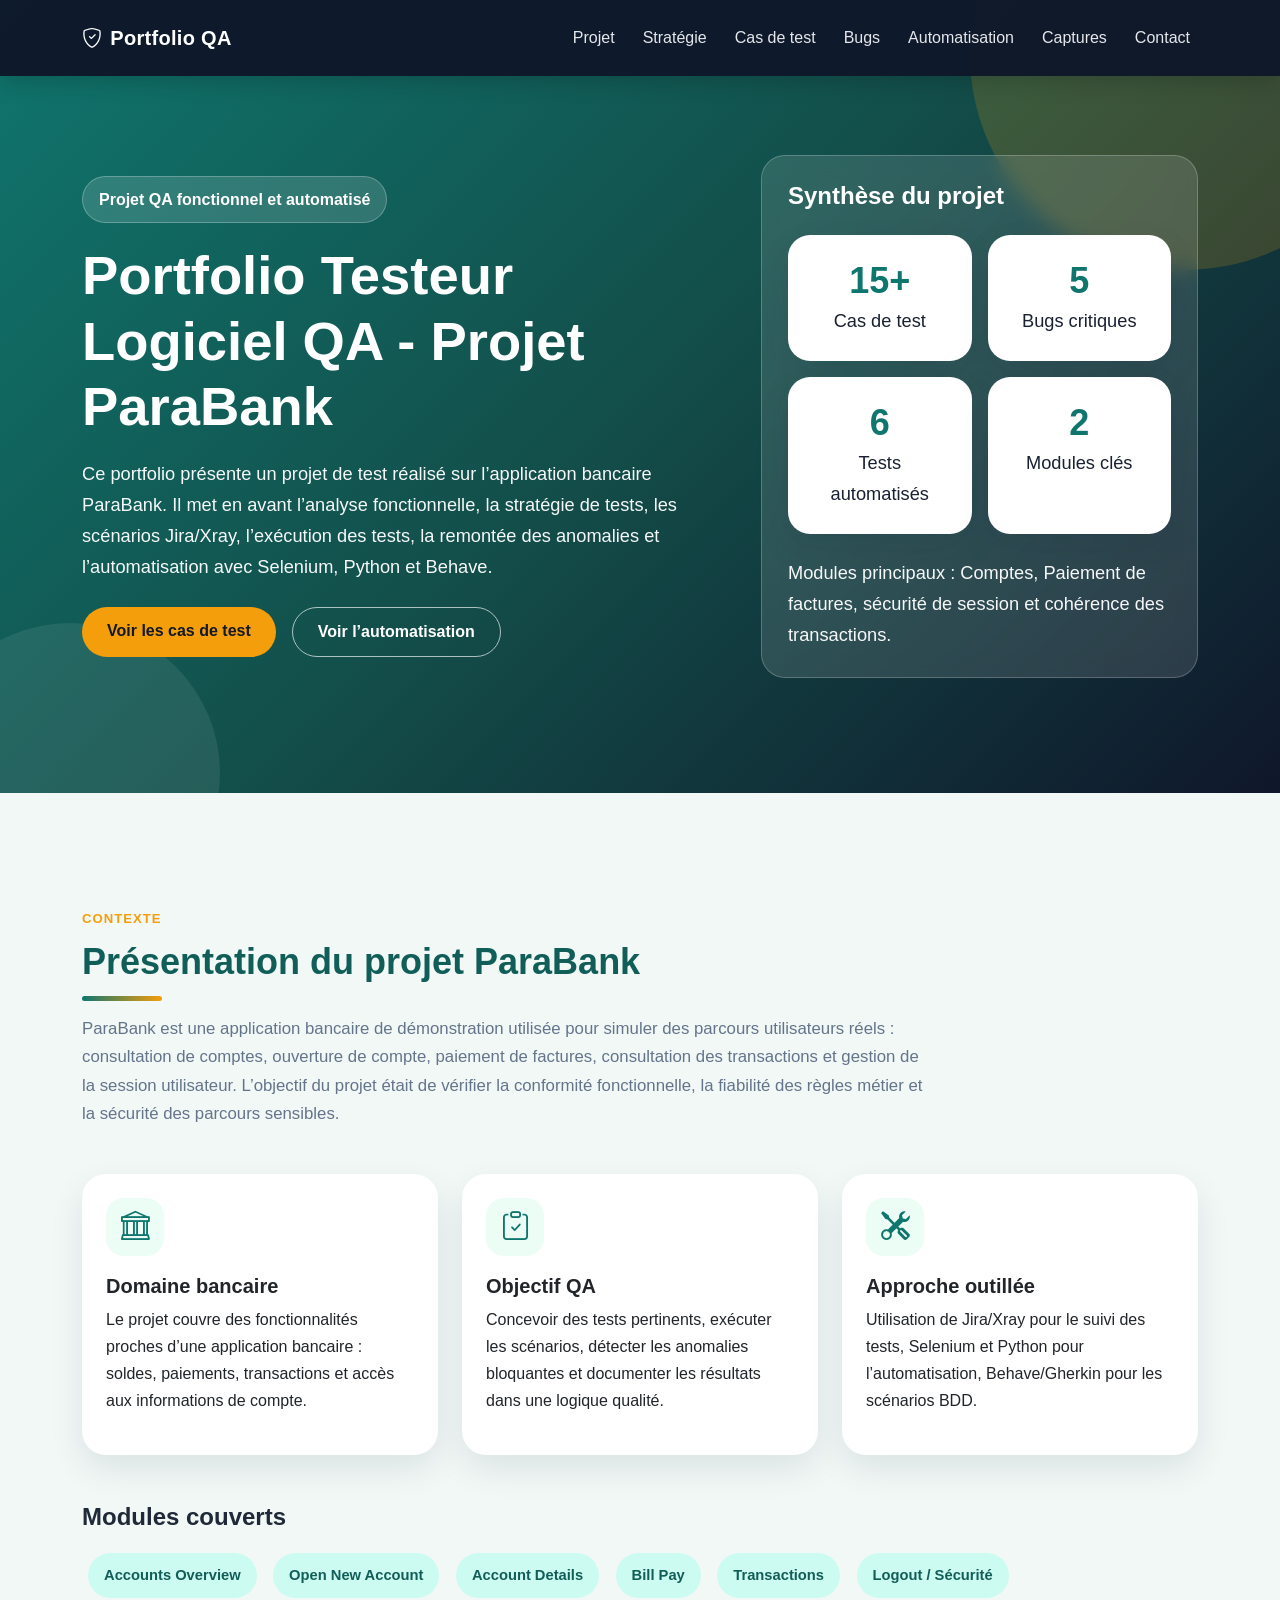
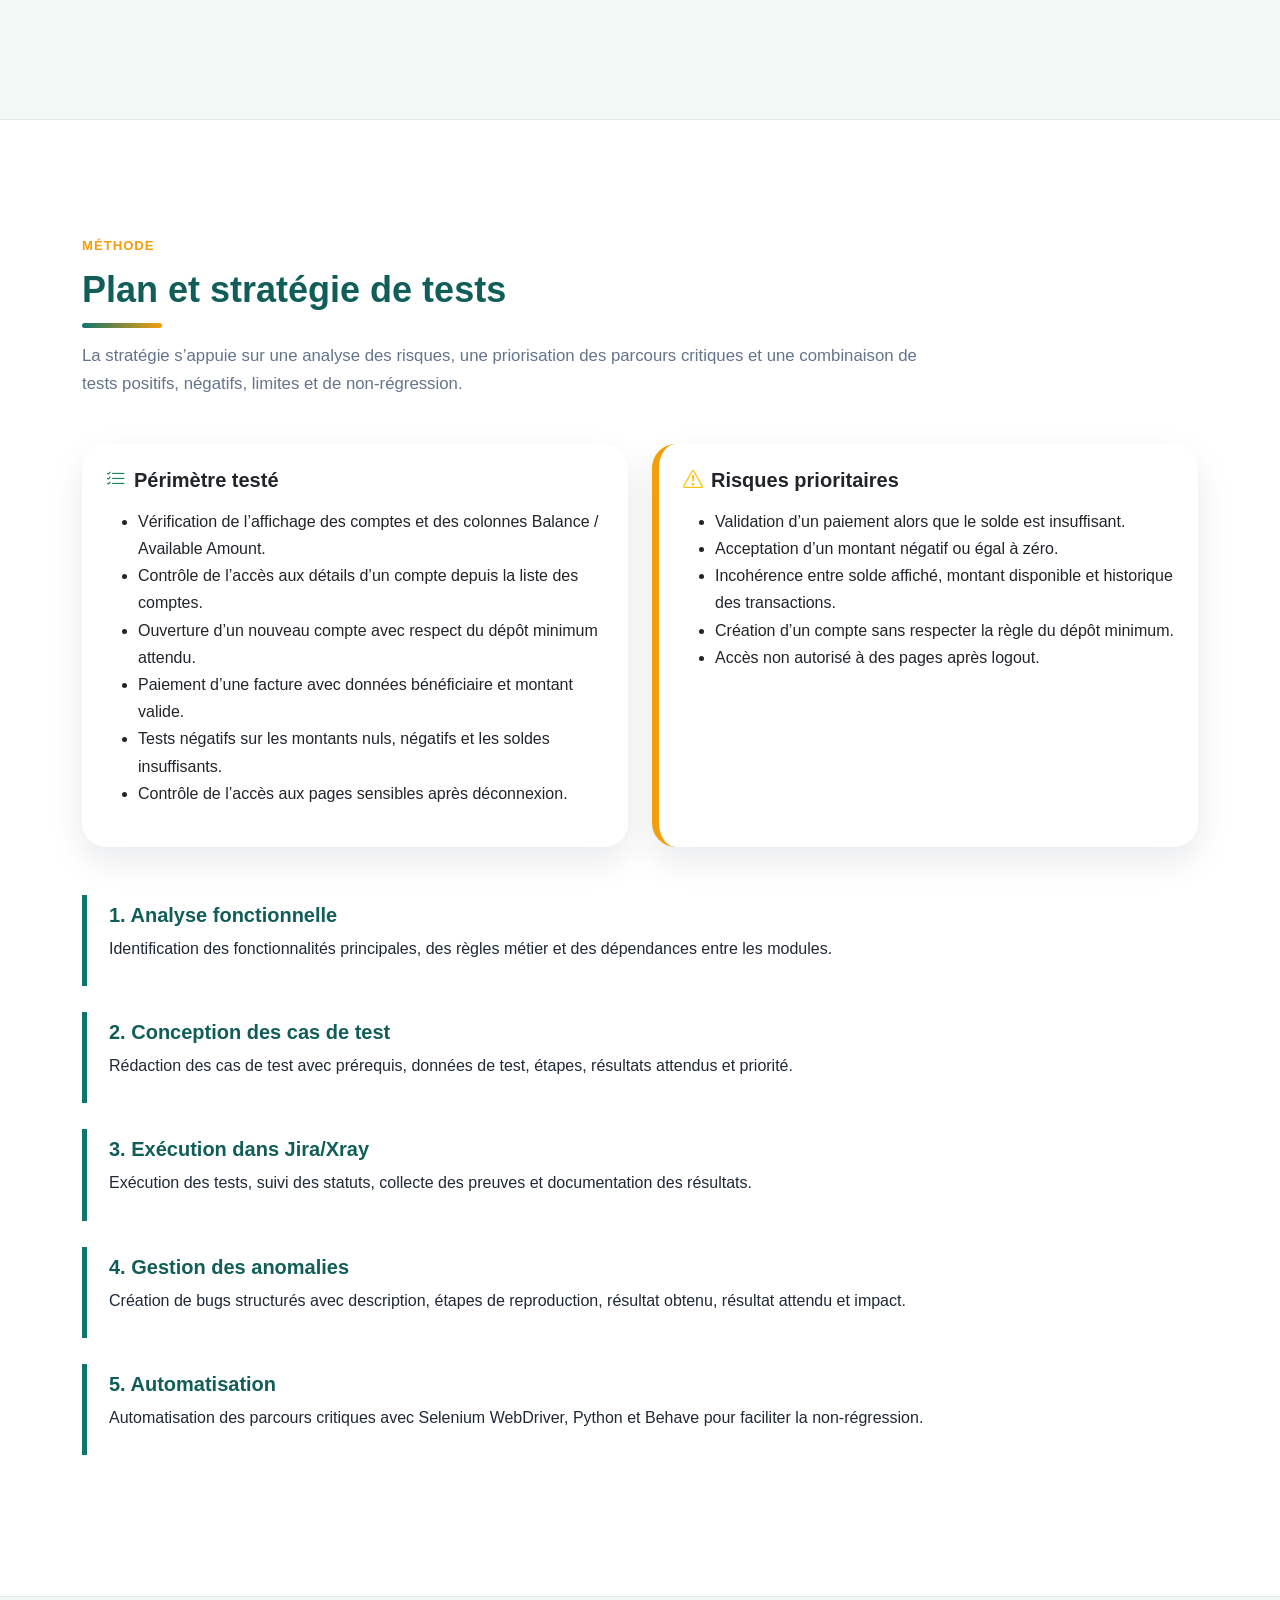
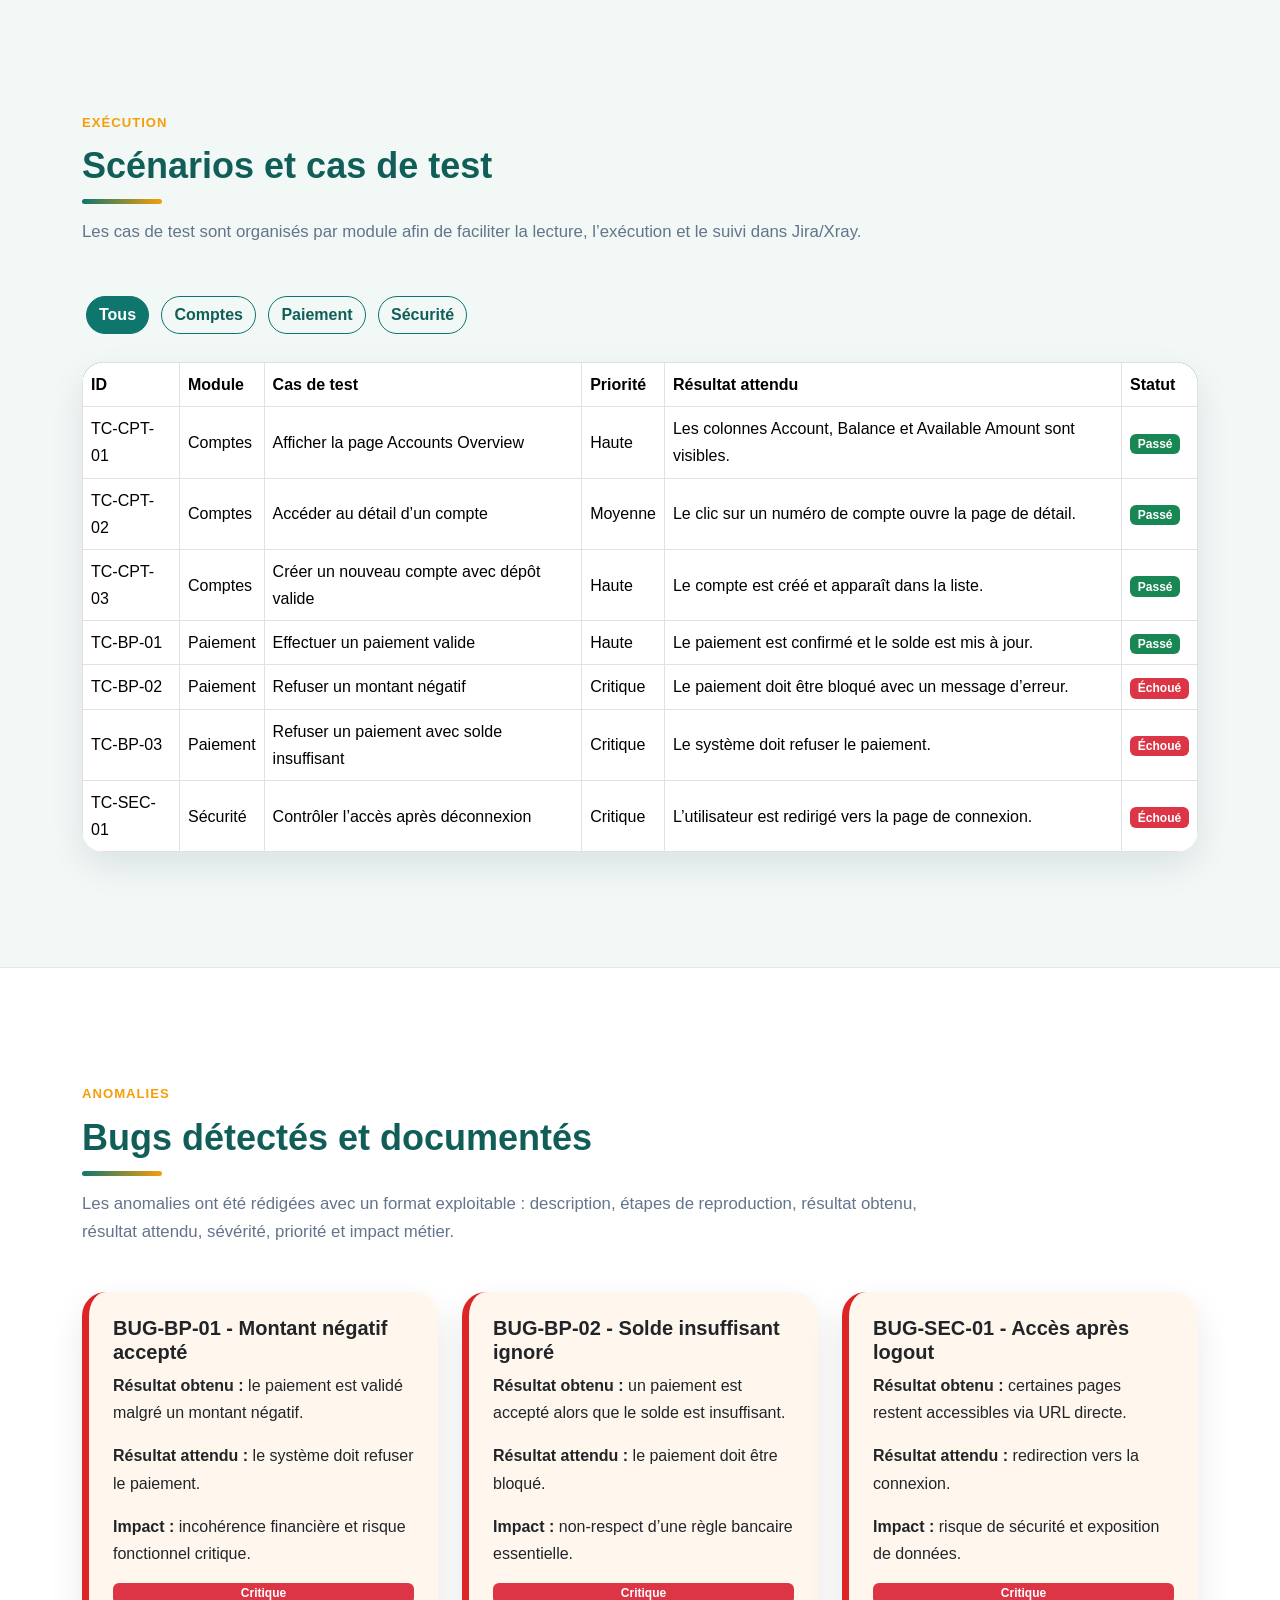
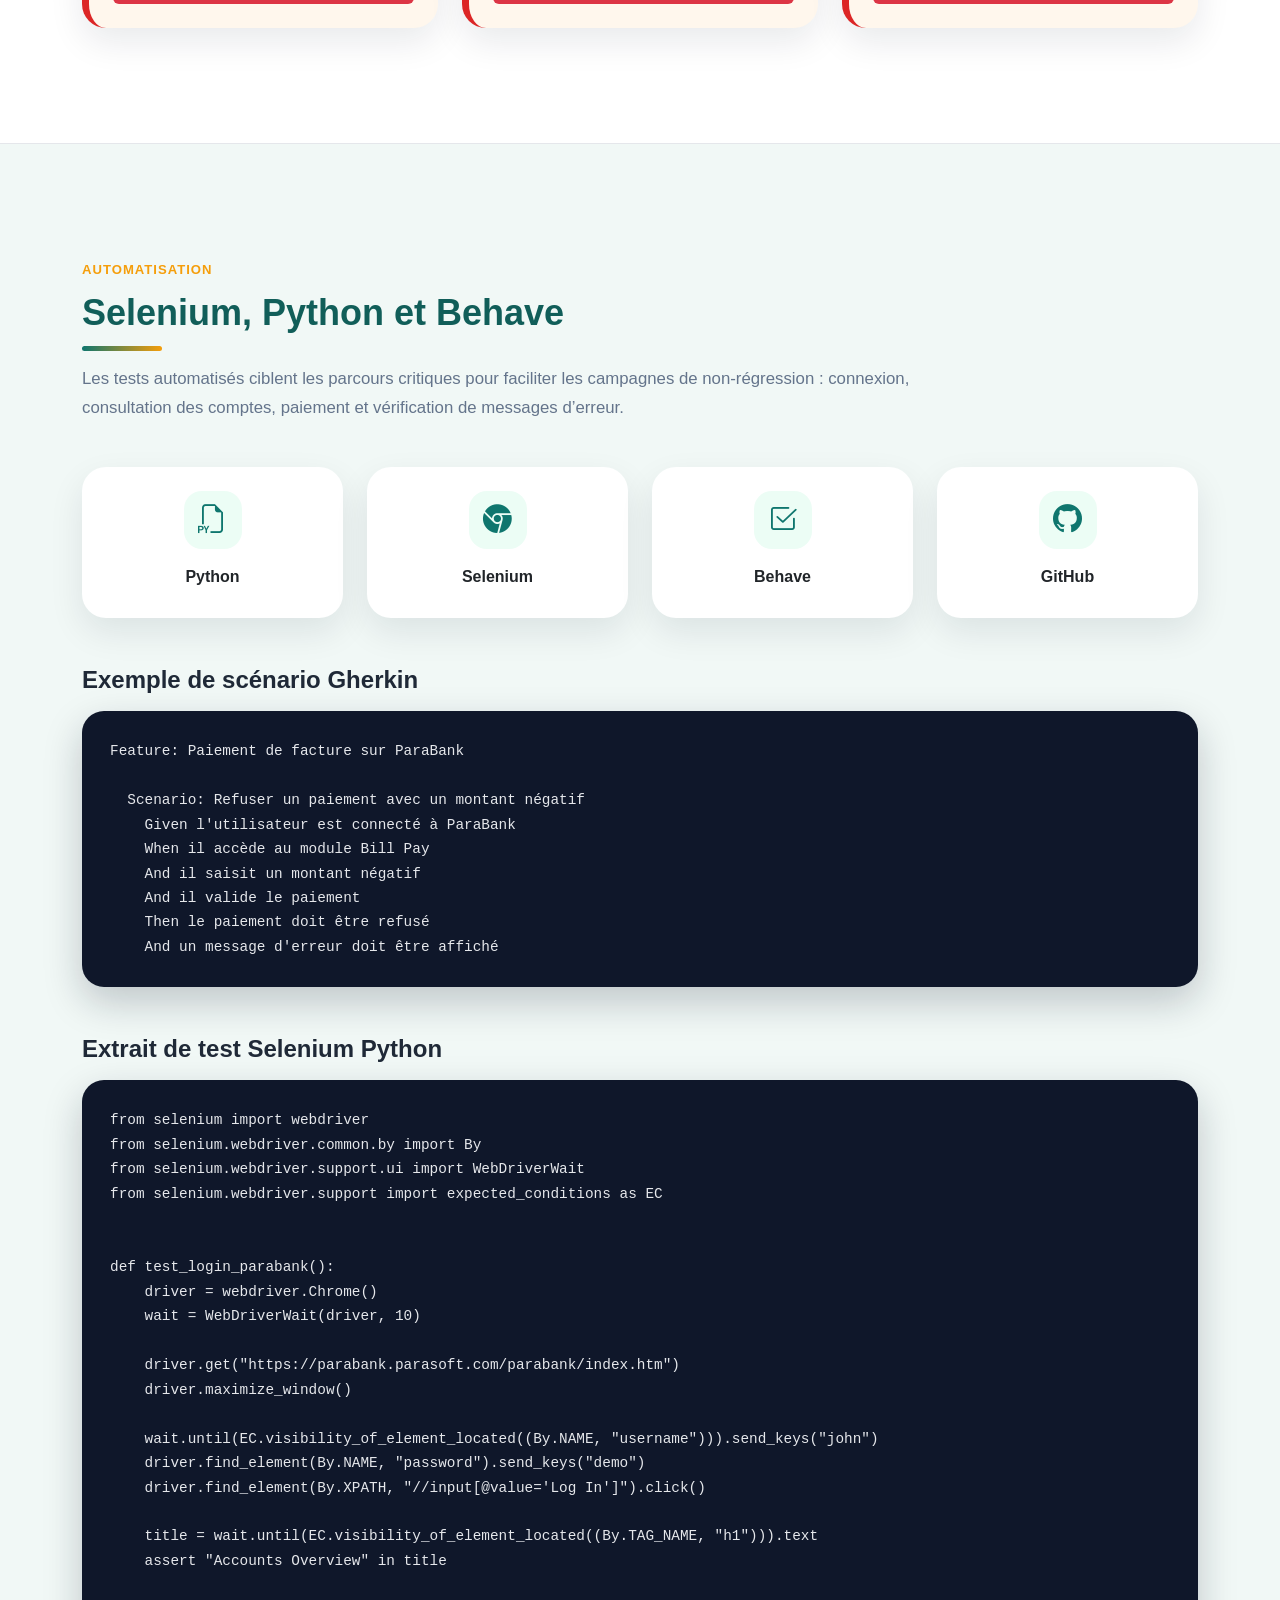
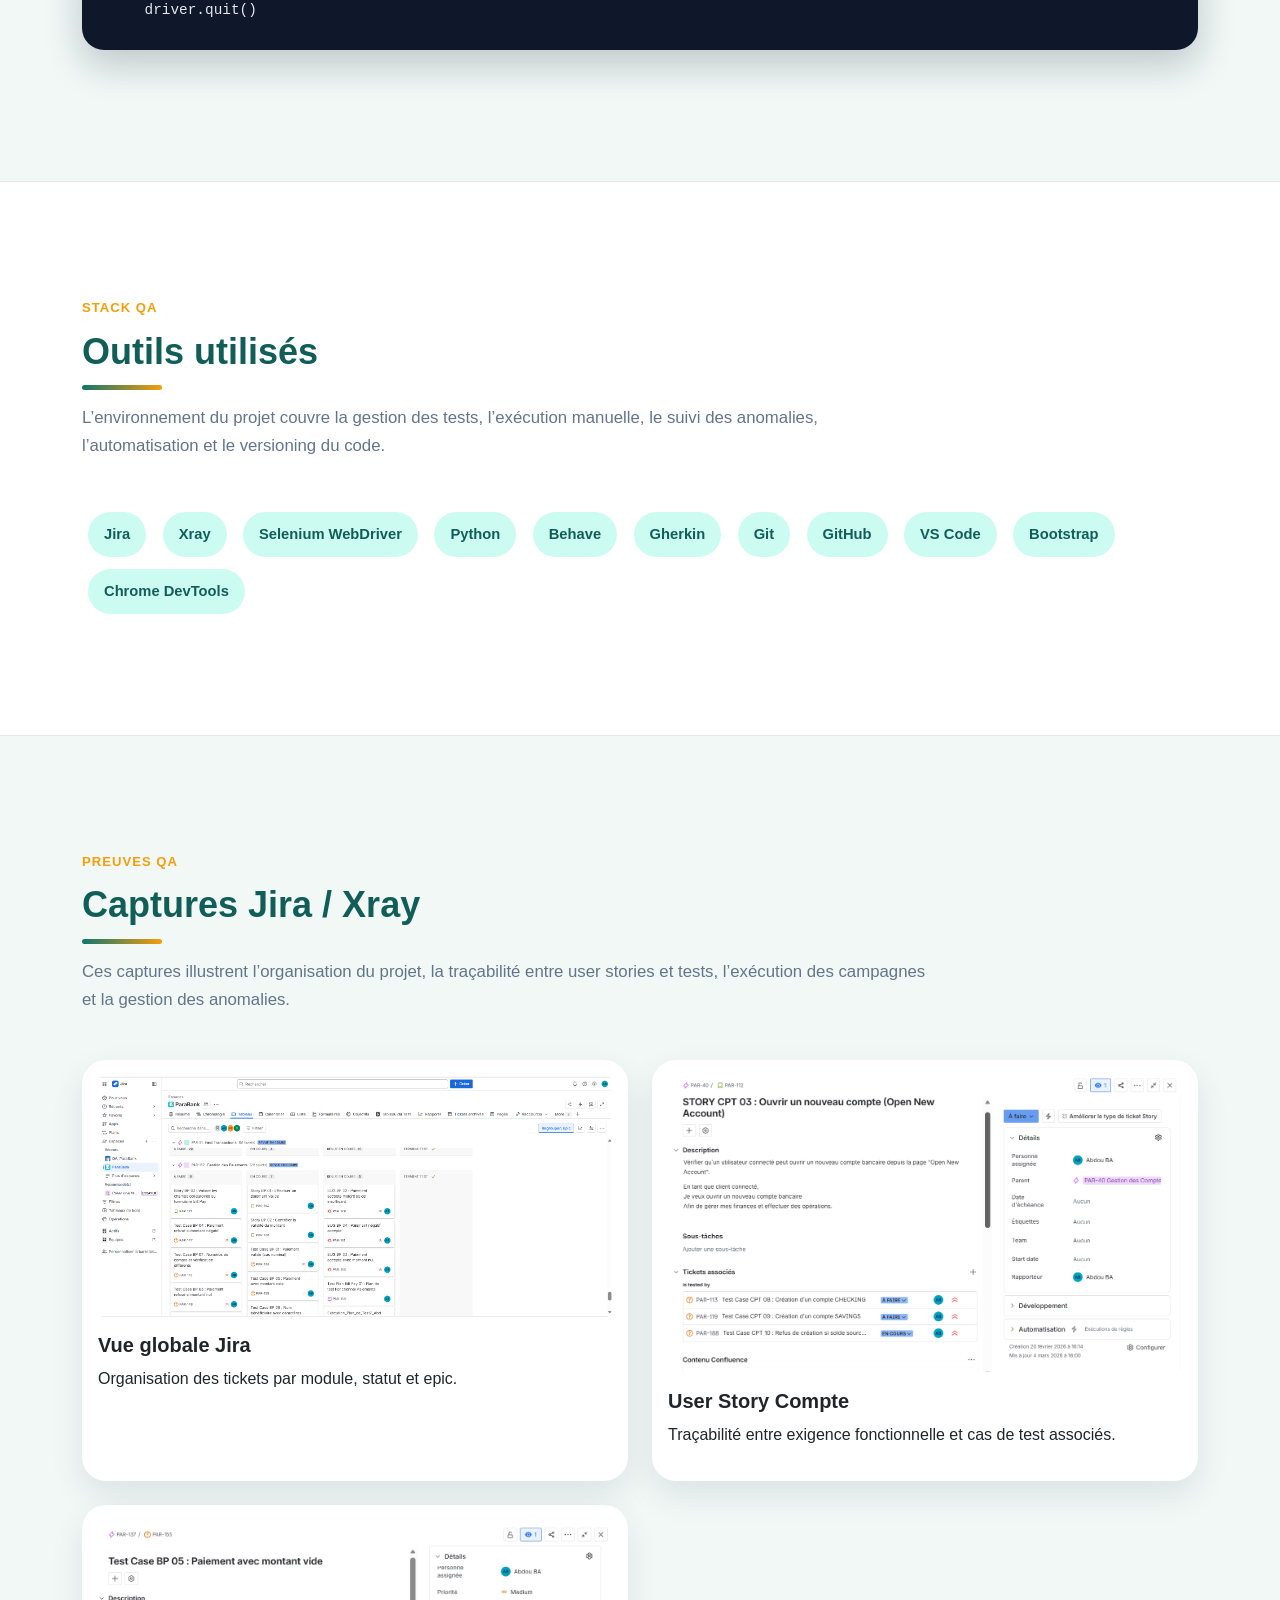
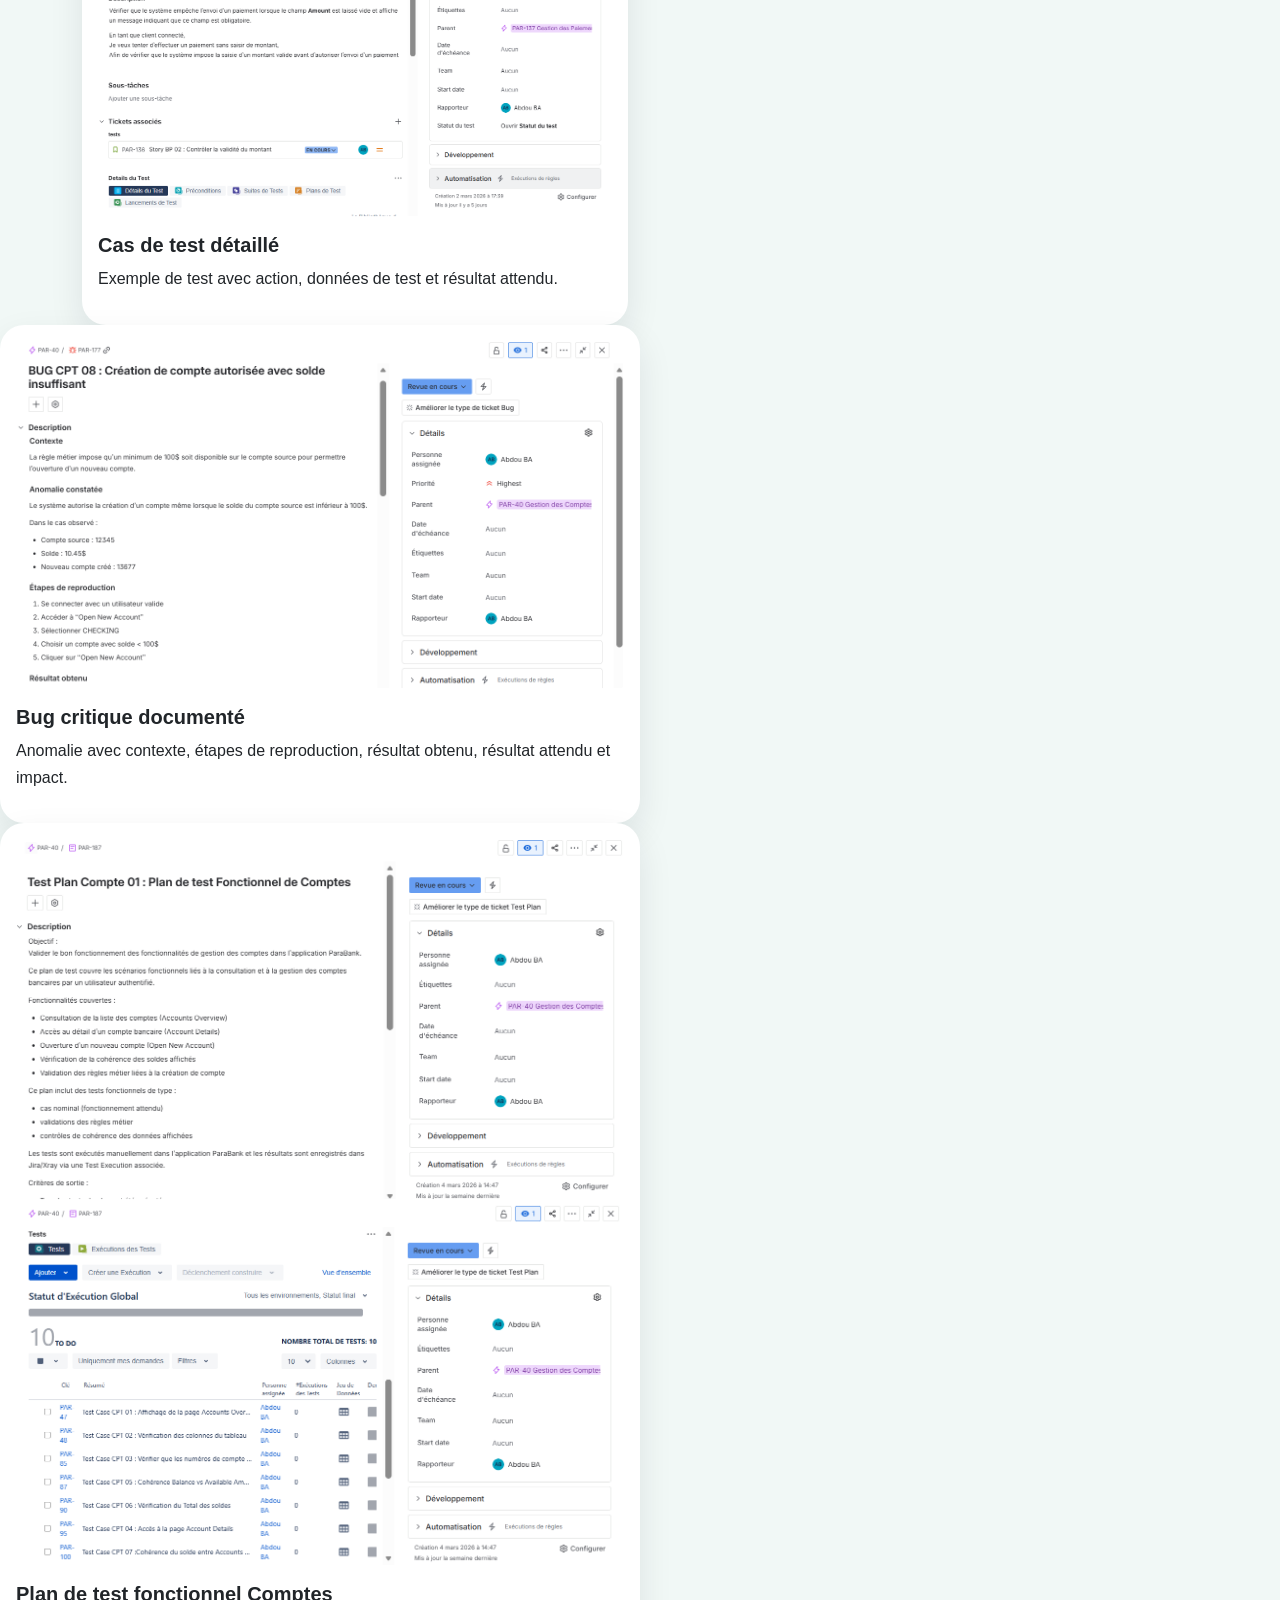
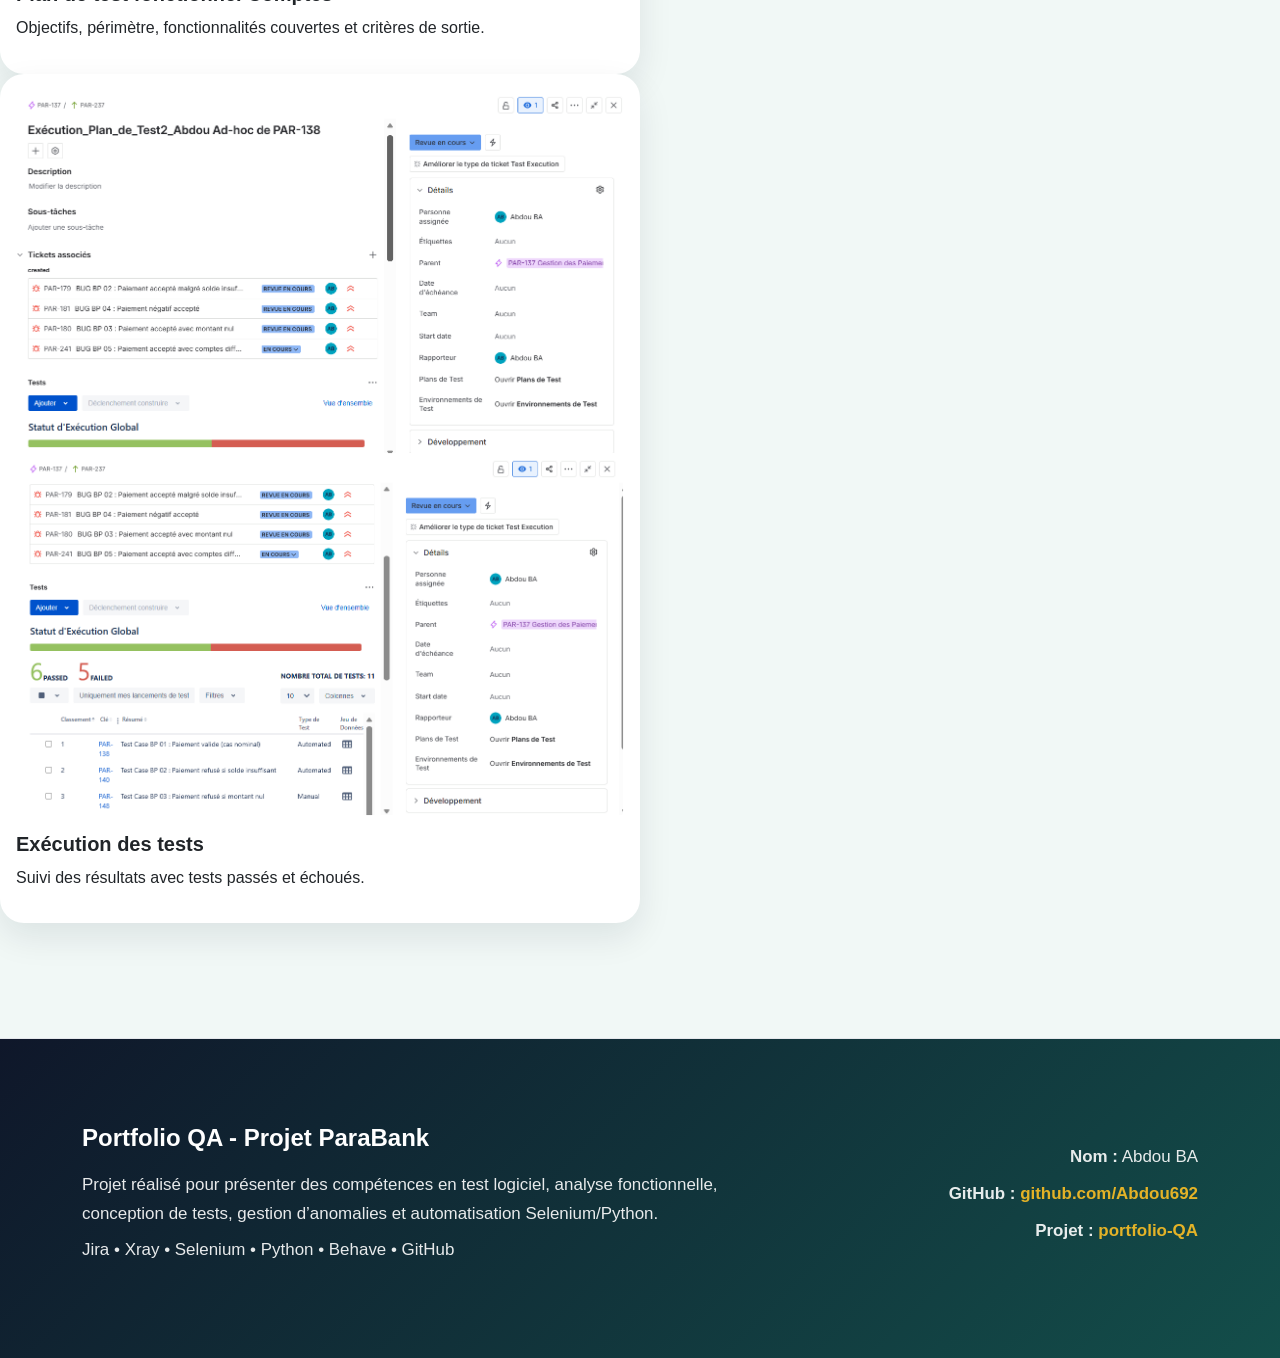
==== index2.html @ cbadb4ea "Poursuite Modification style portfolio QA" ====
<!DOCTYPE html>
<html lang="fr">
<head>
  <meta charset="UTF-8" />
  <meta name="viewport" content="width=device-width, initial-scale=1.0" />
  <title>Portfolio QA - Projet ParaBank</title>

  <!-- Bootstrap CSS -->
  <link href="https://cdn.jsdelivr.net/npm/bootstrap@5.3.3/dist/css/bootstrap.min.css" rel="stylesheet" />

  <!-- Bootstrap Icons -->
  <link href="https://cdn.jsdelivr.net/npm/bootstrap-icons@1.11.3/font/bootstrap-icons.css" rel="stylesheet" />

  <style>
    :root {
      --primary: #0f766e;
      --primary-dark: #115e59;
      --secondary: #f59e0b;
      --dark: #0f172a;
      --text: #1f2937;
      --muted: #64748b;
      --bg-light: #f8fafc;
      --bg-soft: #ecfdf5;
      --card-shadow: 0 14px 35px rgba(15, 23, 42, 0.09);
    }

    html {
      scroll-behavior: smooth;
    }

    body {
      font-family: "Segoe UI", Arial, sans-serif;
      background: var(--bg-light);
      color: var(--text);
      line-height: 1.7;
    }

    .navbar {
      background: rgba(15, 23, 42, 0.96) !important;
      padding: 16px 0;
      box-shadow: 0 6px 22px rgba(0, 0, 0, 0.18);
    }

    .navbar-brand {
      font-size: 1.25rem;
      letter-spacing: 0.3px;
    }

    .nav-link {
      color: #e5e7eb !important;
      margin-left: 12px;
      font-weight: 500;
    }

    .nav-link:hover,
    .nav-link.active {
      color: var(--secondary) !important;
    }

    .hero {
      background: linear-gradient(135deg, #0f766e, #134e4a, #0f172a);
      color: white;
      padding: 155px 0 115px;
      position: relative;
      overflow: hidden;
    }

    .hero::before {
      content: "";
      position: absolute;
      width: 430px;
      height: 430px;
      background: rgba(245, 158, 11, 0.18);
      border-radius: 50%;
      top: -160px;
      right: -120px;
    }

    .hero::after {
      content: "";
      position: absolute;
      width: 300px;
      height: 300px;
      background: rgba(255, 255, 255, 0.08);
      border-radius: 50%;
      bottom: -130px;
      left: -80px;
    }

    .hero .container {
      position: relative;
      z-index: 2;
    }

    .hero-badge {
      display: inline-block;
      background: rgba(255, 255, 255, 0.14);
      color: #fff;
      border: 1px solid rgba(255, 255, 255, 0.25);
      padding: 9px 16px;
      border-radius: 999px;
      margin-bottom: 20px;
      font-weight: 600;
    }

    .hero h1 {
      font-size: 3.4rem;
      font-weight: 800;
      margin-bottom: 20px;
    }

    .hero p {
      font-size: 1.14rem;
      max-width: 880px;
      opacity: 0.96;
    }

    .hero-card {
      background: rgba(255, 255, 255, 0.12);
      border: 1px solid rgba(255, 255, 255, 0.22);
      border-radius: 24px;
      padding: 26px;
      backdrop-filter: blur(10px);
    }

    .btn-main {
      background: var(--secondary);
      color: #111827;
      border: none;
      border-radius: 999px;
      padding: 12px 25px;
      font-weight: 700;
    }

    .btn-main:hover {
      background: #fbbf24;
      color: #111827;
    }

    .btn-outline-main {
      border: 1px solid rgba(255, 255, 255, 0.65);
      color: white;
      border-radius: 999px;
      padding: 12px 25px;
      font-weight: 700;
    }

    .btn-outline-main:hover {
      background: white;
      color: var(--primary-dark);
    }

    section {
      padding: 115px 0;
      border-bottom: 1px solid #e5e7eb;
    }

    section:nth-of-type(even) {
      background: #ffffff;
    }

    section:nth-of-type(odd) {
      background: #f1f8f6;
    }

    .section-kicker {
      color: var(--secondary);
      font-weight: 800;
      letter-spacing: 1px;
      text-transform: uppercase;
      font-size: 0.82rem;
      margin-bottom: 10px;
    }

    .section-title {
      color: var(--primary-dark);
      font-size: 2.25rem;
      font-weight: 800;
      margin-bottom: 14px;
    }

    .section-title::after {
      content: "";
      display: block;
      width: 80px;
      height: 5px;
      background: linear-gradient(90deg, var(--primary), var(--secondary));
      margin-top: 12px;
      border-radius: 999px;
    }

    .section-subtitle {
      color: var(--muted);
      font-size: 1.05rem;
      max-width: 850px;
      margin-bottom: 45px;
    }

    .card-custom {
      border: none;
      border-radius: 24px;
      background: white;
      box-shadow: var(--card-shadow);
      transition: 0.28s ease;
      height: 100%;
    }

    .card-custom:hover {
      transform: translateY(-7px);
      box-shadow: 0 22px 48px rgba(15, 23, 42, 0.14);
    }

    .icon-box {
      width: 58px;
      height: 58px;
      border-radius: 18px;
      background: var(--bg-soft);
      color: var(--primary);
      display: flex;
      align-items: center;
      justify-content: center;
      font-size: 1.8rem;
      margin-bottom: 18px;
    }

    .stat-card {
      background: white;
      color: var(--dark);
      border-radius: 22px;
      padding: 24px;
      box-shadow: var(--card-shadow);
      height: 100%;
    }

    .stat-card h3 {
      color: var(--primary);
      font-size: 2.25rem;
      font-weight: 800;
      margin-bottom: 4px;
    }

    .badge-tech {
      background: #ccfbf1;
      color: #115e59;
      padding: 10px 16px;
      border-radius: 999px;
      margin: 6px;
      display: inline-block;
      font-weight: 700;
      font-size: 0.92rem;
    }

    .timeline-item {
      border-left: 5px solid var(--primary);
      padding: 8px 0 8px 22px;
      margin-bottom: 26px;
    }

    .timeline-item h5 {
      color: var(--primary-dark);
      font-weight: 800;
    }

    .table-wrapper {
      border-radius: 22px;
      overflow: hidden;
      box-shadow: var(--card-shadow);
      background: white;
    }

    .table {
      margin-bottom: 0;
    }

    .table thead {
      background: var(--primary-dark);
      color: white;
    }

    .filter-btn {
      border-radius: 999px;
      margin: 4px;
      font-weight: 700;
      border-color: var(--primary);
      color: var(--primary-dark);
    }

    .filter-btn.active,
    .filter-btn:hover {
      background: var(--primary);
      color: white;
      border-color: var(--primary);
    }

    .bug-card {
      border-left: 7px solid #dc2626;
      background: #fff7ed;
    }

    .risk-card {
      border-left: 7px solid var(--secondary);
    }

    .screenshot-box {
      background: white;
      border: 2px dashed #99f6e4;
      border-radius: 24px;
      padding: 48px 25px;
      min-height: 230px;
      text-align: center;
      color: var(--muted);
      box-shadow: 0 10px 25px rgba(15, 23, 42, 0.05);
      transition: 0.25s ease;
    }

    .screenshot-box:hover {
      border-color: var(--primary);
      transform: scale(1.015);
    }

    .screenshot-box i {
      color: var(--primary);
    }

    pre {
      background: #0f172a;
      color: #e5e7eb;
      padding: 28px;
      border-radius: 22px;
      box-shadow: 0 15px 38px rgba(15, 23, 42, 0.22);
      overflow-x: auto;
      font-size: 0.9rem;
    }

    code {
      color: #67e8f9;
    }

    .footer {
      background: linear-gradient(135deg, #0f172a, #134e4a);
      color: white;
      padding: 85px 0;
      font-size: 1.06rem;
    }

    .footer h4 {
      font-weight: 800;
      margin-bottom: 18px;
    }

    .footer p {
      opacity: 0.9;
      margin-bottom: 8px;
    }

    .footer a {
      color: #fbbf24;
      text-decoration: none;
      font-weight: 700;
    }

    .footer a:hover {
      color: white;
    }

    @media (max-width: 991px) {
      .hero {
        padding: 135px 0 90px;
      }

      .hero h1 {
        font-size: 2.45rem;
      }

      .hero-card {
        margin-top: 35px;
      }

      section {
        padding: 85px 0;
      }

      .nav-link {
        margin-left: 0;
        padding: 10px 0;
      }
    }

    @media (max-width: 576px) {
      .hero h1 {
        font-size: 2.05rem;
      }

      .section-title {
        font-size: 1.8rem;
      }

      .hero p,
      .section-subtitle {
        font-size: 1rem;
      }
    }
  </style>
</head>
<body>

  <!-- NAVBAR -->
  <nav class="navbar navbar-expand-lg navbar-dark fixed-top">
    <div class="container">
      <a class="navbar-brand fw-bold" href="#home">
        <i class="bi bi-shield-check me-2"></i>Portfolio QA
      </a>

      <button class="navbar-toggler" type="button" data-bs-toggle="collapse" data-bs-target="#navbarNav" aria-controls="navbarNav" aria-expanded="false" aria-label="Ouvrir le menu">
        <span class="navbar-toggler-icon"></span>
      </button>

      <div class="collapse navbar-collapse" id="navbarNav">
        <ul class="navbar-nav ms-auto">
          <li class="nav-item"><a class="nav-link" href="#projet">Projet</a></li>
          <li class="nav-item"><a class="nav-link" href="#strategie">Stratégie</a></li>
          <li class="nav-item"><a class="nav-link" href="#tests">Cas de test</a></li>
          <li class="nav-item"><a class="nav-link" href="#bugs">Bugs</a></li>
          <li class="nav-item"><a class="nav-link" href="#automation">Automatisation</a></li>
          <li class="nav-item"><a class="nav-link" href="#captures">Captures</a></li>
          <li class="nav-item"><a class="nav-link" href="#contact">Contact</a></li>
        </ul>
      </div>
    </div>
  </nav>

  <!-- HERO -->
  <header id="home" class="hero">
    <div class="container">
      <div class="row align-items-center g-5">
        <div class="col-lg-7">
          <span class="hero-badge">Projet QA fonctionnel et automatisé</span>
          <h1>Portfolio Testeur Logiciel QA - Projet ParaBank</h1>
          <p>
            Ce portfolio présente un projet de test réalisé sur l’application bancaire ParaBank.
            Il met en avant l’analyse fonctionnelle, la stratégie de tests, les scénarios Jira/Xray,
            l’exécution des tests, la remontée des anomalies et l’automatisation avec Selenium, Python et Behave.
          </p>
          <div class="mt-4 d-flex flex-wrap gap-3">
            <a href="#tests" class="btn btn-main">Voir les cas de test</a>
            <a href="#automation" class="btn btn-outline-main">Voir l’automatisation</a>
          </div>
        </div>

        <div class="col-lg-5">
          <div class="hero-card">
            <h4 class="fw-bold mb-4">Synthèse du projet</h4>
            <div class="row g-3">
              <div class="col-6">
                <div class="stat-card text-center">
                  <h3>15+</h3>
                  <p class="mb-0">Cas de test</p>
                </div>
              </div>
              <div class="col-6">
                <div class="stat-card text-center">
                  <h3>5</h3>
                  <p class="mb-0">Bugs critiques</p>
                </div>
              </div>
              <div class="col-6">
                <div class="stat-card text-center">
                  <h3>6</h3>
                  <p class="mb-0">Tests automatisés</p>
                </div>
              </div>
              <div class="col-6">
                <div class="stat-card text-center">
                  <h3>2</h3>
                  <p class="mb-0">Modules clés</p>
                </div>
              </div>
            </div>
            <p class="mt-4 mb-0">
              Modules principaux : Comptes, Paiement de factures, sécurité de session et cohérence des transactions.
            </p>
          </div>
        </div>
      </div>
    </div>
  </header>

  <!-- PROJET -->
  <section id="projet">
    <div class="container">
      <p class="section-kicker">Contexte</p>
      <h2 class="section-title">Présentation du projet ParaBank</h2>
      <p class="section-subtitle">
        ParaBank est une application bancaire de démonstration utilisée pour simuler des parcours utilisateurs réels :
        consultation de comptes, ouverture de compte, paiement de factures, consultation des transactions et gestion de la session utilisateur.
        L’objectif du projet était de vérifier la conformité fonctionnelle, la fiabilité des règles métier et la sécurité des parcours sensibles.
      </p>

      <div class="row g-4">
        <div class="col-md-4">
          <div class="card card-custom p-4">
            <div class="icon-box"><i class="bi bi-bank"></i></div>
            <h5 class="fw-bold">Domaine bancaire</h5>
            <p>
              Le projet couvre des fonctionnalités proches d’une application bancaire : soldes, paiements,
              transactions et accès aux informations de compte.
            </p>
          </div>
        </div>

        <div class="col-md-4">
          <div class="card card-custom p-4">
            <div class="icon-box"><i class="bi bi-clipboard-check"></i></div>
            <h5 class="fw-bold">Objectif QA</h5>
            <p>
              Concevoir des tests pertinents, exécuter les scénarios, détecter les anomalies bloquantes
              et documenter les résultats dans une logique qualité.
            </p>
          </div>
        </div>

        <div class="col-md-4">
          <div class="card card-custom p-4">
            <div class="icon-box"><i class="bi bi-tools"></i></div>
            <h5 class="fw-bold">Approche outillée</h5>
            <p>
              Utilisation de Jira/Xray pour le suivi des tests, Selenium et Python pour l’automatisation,
              Behave/Gherkin pour les scénarios BDD.
            </p>
          </div>
        </div>
      </div>

      <div class="mt-5">
        <h4 class="fw-bold mb-3">Modules couverts</h4>
        <span class="badge-tech">Accounts Overview</span>
        <span class="badge-tech">Open New Account</span>
        <span class="badge-tech">Account Details</span>
        <span class="badge-tech">Bill Pay</span>
        <span class="badge-tech">Transactions</span>
        <span class="badge-tech">Logout / Sécurité</span>
      </div>
    </div>
  </section>

  <!-- STRATEGIE -->
  <section id="strategie">
    <div class="container">
      <p class="section-kicker">Méthode</p>
      <h2 class="section-title">Plan et stratégie de tests</h2>
      <p class="section-subtitle">
        La stratégie s’appuie sur une analyse des risques, une priorisation des parcours critiques
        et une combinaison de tests positifs, négatifs, limites et de non-régression.
      </p>

      <div class="row g-4">
        <div class="col-lg-6">
          <div class="card card-custom p-4">
            <h5 class="fw-bold mb-3"><i class="bi bi-list-check text-success me-2"></i>Périmètre testé</h5>
            <ul>
              <li>Vérification de l’affichage des comptes et des colonnes Balance / Available Amount.</li>
              <li>Contrôle de l’accès aux détails d’un compte depuis la liste des comptes.</li>
              <li>Ouverture d’un nouveau compte avec respect du dépôt minimum attendu.</li>
              <li>Paiement d’une facture avec données bénéficiaire et montant valide.</li>
              <li>Tests négatifs sur les montants nuls, négatifs et les soldes insuffisants.</li>
              <li>Contrôle de l’accès aux pages sensibles après déconnexion.</li>
            </ul>
          </div>
        </div>

        <div class="col-lg-6">
          <div class="card card-custom risk-card p-4">
            <h5 class="fw-bold mb-3"><i class="bi bi-exclamation-triangle text-warning me-2"></i>Risques prioritaires</h5>
            <ul>
              <li>Validation d’un paiement alors que le solde est insuffisant.</li>
              <li>Acceptation d’un montant négatif ou égal à zéro.</li>
              <li>Incohérence entre solde affiché, montant disponible et historique des transactions.</li>
              <li>Création d’un compte sans respecter la règle du dépôt minimum.</li>
              <li>Accès non autorisé à des pages après logout.</li>
            </ul>
          </div>
        </div>
      </div>

      <div class="mt-5">
        <div class="timeline-item">
          <h5>1. Analyse fonctionnelle</h5>
          <p>Identification des fonctionnalités principales, des règles métier et des dépendances entre les modules.</p>
        </div>
        <div class="timeline-item">
          <h5>2. Conception des cas de test</h5>
          <p>Rédaction des cas de test avec prérequis, données de test, étapes, résultats attendus et priorité.</p>
        </div>
        <div class="timeline-item">
          <h5>3. Exécution dans Jira/Xray</h5>
          <p>Exécution des tests, suivi des statuts, collecte des preuves et documentation des résultats.</p>
        </div>
        <div class="timeline-item">
          <h5>4. Gestion des anomalies</h5>
          <p>Création de bugs structurés avec description, étapes de reproduction, résultat obtenu, résultat attendu et impact.</p>
        </div>
        <div class="timeline-item">
          <h5>5. Automatisation</h5>
          <p>Automatisation des parcours critiques avec Selenium WebDriver, Python et Behave pour faciliter la non-régression.</p>
        </div>
      </div>
    </div>
  </section>

  <!-- TESTS -->
  <section id="tests">
    <div class="container">
      <p class="section-kicker">Exécution</p>
      <h2 class="section-title">Scénarios et cas de test</h2>
      <p class="section-subtitle">
        Les cas de test sont organisés par module afin de faciliter la lecture, l’exécution et le suivi dans Jira/Xray.
      </p>

      <div class="mb-4">
        <button class="btn btn-outline-success filter-btn active" data-filter="all">Tous</button>
        <button class="btn btn-outline-success filter-btn" data-filter="comptes">Comptes</button>
        <button class="btn btn-outline-success filter-btn" data-filter="paiement">Paiement</button>
        <button class="btn btn-outline-success filter-btn" data-filter="securite">Sécurité</button>
      </div>

      <div class="table-wrapper">
        <table class="table table-bordered align-middle">
          <thead>
            <tr>
              <th>ID</th>
              <th>Module</th>
              <th>Cas de test</th>
              <th>Priorité</th>
              <th>Résultat attendu</th>
              <th>Statut</th>
            </tr>
          </thead>
          <tbody>
            <tr class="test-row" data-category="comptes">
              <td>TC-CPT-01</td>
              <td>Comptes</td>
              <td>Afficher la page Accounts Overview</td>
              <td>Haute</td>
              <td>Les colonnes Account, Balance et Available Amount sont visibles.</td>
              <td><span class="badge bg-success">Passé</span></td>
            </tr>
            <tr class="test-row" data-category="comptes">
              <td>TC-CPT-02</td>
              <td>Comptes</td>
              <td>Accéder au détail d’un compte</td>
              <td>Moyenne</td>
              <td>Le clic sur un numéro de compte ouvre la page de détail.</td>
              <td><span class="badge bg-success">Passé</span></td>
            </tr>
            <tr class="test-row" data-category="comptes">
              <td>TC-CPT-03</td>
              <td>Comptes</td>
              <td>Créer un nouveau compte avec dépôt valide</td>
              <td>Haute</td>
              <td>Le compte est créé et apparaît dans la liste.</td>
              <td><span class="badge bg-success">Passé</span></td>
            </tr>
            <tr class="test-row" data-category="paiement">
              <td>TC-BP-01</td>
              <td>Paiement</td>
              <td>Effectuer un paiement valide</td>
              <td>Haute</td>
              <td>Le paiement est confirmé et le solde est mis à jour.</td>
              <td><span class="badge bg-success">Passé</span></td>
            </tr>
            <tr class="test-row" data-category="paiement">
              <td>TC-BP-02</td>
              <td>Paiement</td>
              <td>Refuser un montant négatif</td>
              <td>Critique</td>
              <td>Le paiement doit être bloqué avec un message d’erreur.</td>
              <td><span class="badge bg-danger">Échoué</span></td>
            </tr>
            <tr class="test-row" data-category="paiement">
              <td>TC-BP-03</td>
              <td>Paiement</td>
              <td>Refuser un paiement avec solde insuffisant</td>
              <td>Critique</td>
              <td>Le système doit refuser le paiement.</td>
              <td><span class="badge bg-danger">Échoué</span></td>
            </tr>
            <tr class="test-row" data-category="securite">
              <td>TC-SEC-01</td>
              <td>Sécurité</td>
              <td>Contrôler l’accès après déconnexion</td>
              <td>Critique</td>
              <td>L’utilisateur est redirigé vers la page de connexion.</td>
              <td><span class="badge bg-danger">Échoué</span></td>
            </tr>
          </tbody>
        </table>
      </div>
    </div>
  </section>

  <!-- BUGS -->
  <section id="bugs">
    <div class="container">
      <p class="section-kicker">Anomalies</p>
      <h2 class="section-title">Bugs détectés et documentés</h2>
      <p class="section-subtitle">
        Les anomalies ont été rédigées avec un format exploitable : description, étapes de reproduction,
        résultat obtenu, résultat attendu, sévérité, priorité et impact métier.
      </p>

      <div class="row g-4">
        <div class="col-lg-4">
          <div class="card card-custom bug-card p-4">
            <h5 class="fw-bold">BUG-BP-01 - Montant négatif accepté</h5>
            <p><strong>Résultat obtenu :</strong> le paiement est validé malgré un montant négatif.</p>
            <p><strong>Résultat attendu :</strong> le système doit refuser le paiement.</p>
            <p><strong>Impact :</strong> incohérence financière et risque fonctionnel critique.</p>
            <span class="badge bg-danger">Critique</span>
          </div>
        </div>

        <div class="col-lg-4">
          <div class="card card-custom bug-card p-4">
            <h5 class="fw-bold">BUG-BP-02 - Solde insuffisant ignoré</h5>
            <p><strong>Résultat obtenu :</strong> un paiement est accepté alors que le solde est insuffisant.</p>
            <p><strong>Résultat attendu :</strong> le paiement doit être bloqué.</p>
            <p><strong>Impact :</strong> non-respect d’une règle bancaire essentielle.</p>
            <span class="badge bg-danger">Critique</span>
          </div>
        </div>

        <div class="col-lg-4">
          <div class="card card-custom bug-card p-4">
            <h5 class="fw-bold">BUG-SEC-01 - Accès après logout</h5>
            <p><strong>Résultat obtenu :</strong> certaines pages restent accessibles via URL directe.</p>
            <p><strong>Résultat attendu :</strong> redirection vers la connexion.</p>
            <p><strong>Impact :</strong> risque de sécurité et exposition de données.</p>
            <span class="badge bg-danger">Critique</span>
          </div>
        </div>
      </div>
    </div>
  </section>

  <!-- AUTOMATION -->
  <section id="automation">
    <div class="container">
      <p class="section-kicker">Automatisation</p>
      <h2 class="section-title">Selenium, Python et Behave</h2>
      <p class="section-subtitle">
        Les tests automatisés ciblent les parcours critiques pour faciliter les campagnes de non-régression :
        connexion, consultation des comptes, paiement et vérification de messages d’erreur.
      </p>

      <div class="row g-4 mb-5">
        <div class="col-md-3"><div class="card card-custom text-center p-4"><div class="icon-box mx-auto"><i class="bi bi-filetype-py"></i></div><h6 class="fw-bold">Python</h6></div></div>
        <div class="col-md-3"><div class="card card-custom text-center p-4"><div class="icon-box mx-auto"><i class="bi bi-browser-chrome"></i></div><h6 class="fw-bold">Selenium</h6></div></div>
        <div class="col-md-3"><div class="card card-custom text-center p-4"><div class="icon-box mx-auto"><i class="bi bi-check2-square"></i></div><h6 class="fw-bold">Behave</h6></div></div>
        <div class="col-md-3"><div class="card card-custom text-center p-4"><div class="icon-box mx-auto"><i class="bi bi-github"></i></div><h6 class="fw-bold">GitHub</h6></div></div>
      </div>

      <h4 class="fw-bold mb-3">Exemple de scénario Gherkin</h4>
      <pre><code>Feature: Paiement de facture sur ParaBank

  Scenario: Refuser un paiement avec un montant négatif
    Given l'utilisateur est connecté à ParaBank
    When il accède au module Bill Pay
    And il saisit un montant négatif
    And il valide le paiement
    Then le paiement doit être refusé
    And un message d'erreur doit être affiché</code></pre>

      <h4 class="fw-bold mt-5 mb-3">Extrait de test Selenium Python</h4>
      <pre><code>from selenium import webdriver
from selenium.webdriver.common.by import By
from selenium.webdriver.support.ui import WebDriverWait
from selenium.webdriver.support import expected_conditions as EC


def test_login_parabank():
    driver = webdriver.Chrome()
    wait = WebDriverWait(driver, 10)

    driver.get("https://parabank.parasoft.com/parabank/index.htm")
    driver.maximize_window()

    wait.until(EC.visibility_of_element_located((By.NAME, "username"))).send_keys("john")
    driver.find_element(By.NAME, "password").send_keys("demo")
    driver.find_element(By.XPATH, "//input[@value='Log In']").click()

    title = wait.until(EC.visibility_of_element_located((By.TAG_NAME, "h1"))).text
    assert "Accounts Overview" in title

    driver.quit()</code></pre>
    </div>
  </section>

  <!-- OUTILS -->
  <section id="outils">
    <div class="container">
      <p class="section-kicker">Stack QA</p>
      <h2 class="section-title">Outils utilisés</h2>
      <p class="section-subtitle">
        L’environnement du projet couvre la gestion des tests, l’exécution manuelle,
        le suivi des anomalies, l’automatisation et le versioning du code.
      </p>

      <span class="badge-tech">Jira</span>
      <span class="badge-tech">Xray</span>
      <span class="badge-tech">Selenium WebDriver</span>
      <span class="badge-tech">Python</span>
      <span class="badge-tech">Behave</span>
      <span class="badge-tech">Gherkin</span>
      <span class="badge-tech">Git</span>
      <span class="badge-tech">GitHub</span>
      <span class="badge-tech">VS Code</span>
      <span class="badge-tech">Bootstrap</span>
      <span class="badge-tech">Chrome DevTools</span>
    </div>
  </section>

  <!-- CAPTURES -->
  <section id="captures">
    <div class="container">
      <p class="section-kicker">Preuves QA</p>
      <h2 class="section-title">Captures Jira / Xray</h2>
      <p class="section-subtitle">
        Ces captures illustrent l’organisation du projet, la traçabilité entre user stories et tests,
        l’exécution des campagnes et la gestion des anomalies.
      </p>

      <div class="row g-4">
        <div class="col-lg-6">
          <div class="card card-custom p-3">
            <img src="images/jira-board.png" class="img-fluid rounded" alt="Board Jira ParaBank">
            <h5 class="fw-bold mt-3">Vue globale Jira</h5>
            <p>Organisation des tickets par module, statut et epic.</p>
          </div>
        </div>

        
        <div class="col-lg-6">
          <div class="card card-custom p-3">
            <img src="images/story-ouvrir-nouveau-compte.png" class="img-fluid rounded" alt="User Story Compte">
            <h5 class="fw-bold mt-3">User Story Compte</h5>
            <p>Traçabilité entre exigence fonctionnelle et cas de test associés.</p>
          </div>
        </div>

        <div class="col-lg-6">
          <div class="card card-custom p-3">
            <img src="images/test-case-paiement-montant-vide.png" class="img-fluid rounded" alt="Cas de test paiement montant vide">
            <h5 class="fw-bold mt-3">Cas de test détaillé</h5>
            <p>Exemple de test avec action, données de test et résultat attendu.</p>
          </div>
        </div>
      </div>
    </div>

        
        <div class="col-lg-6">
          <div class="card card-custom p-3">
            <img src="images/bug-compte-solde-insuffisant.png" class="img-fluid rounded" alt="Bug creation compte solde insuffisant">
            <h5 class="fw-bold mt-3">Bug critique documenté</h5>
            <p>Anomalie avec contexte, étapes de reproduction, résultat obtenu, résultat attendu et impact.</p>
          </div>
        </div>

        <div class="col-lg-6">
          <div class="card card-custom p-3">
            <img src="images/test-plan-comptes.png" class="img-fluid rounded" alt="Plan de test Comptes">
            <img src="images/Listetest-plan-comptes.png" class="img-fluid rounded" alt="Liste TO DO Plan de test Comptes">
            <h5 class="fw-bold mt-3">Plan de test fonctionnel Comptes</h5>
            <p>Objectifs, périmètre, fonctionnalités couvertes et critères de sortie.</p>
          </div>
        </div>

        <div class="col-lg-6">
          <div class="card card-custom p-3">
            <img src="images/test-execution-paiements.png" class="img-fluid rounded" alt="Exécution des tests Paiements">
            <img src="images/Satuttest-execution-paiements.png" class="img-fluid rounded" alt="Satut Exécution des tests Paiements">
            <h5 class="fw-bold mt-3">Exécution des tests</h5>
            <p>Suivi des résultats avec tests passés et échoués.</p>
          </div>
        </div>


  </section>

  <!-- CONTACT -->
  <footer id="contact" class="footer">
    <div class="container">
      <div class="row align-items-center g-4">
        <div class="col-lg-7">
          <h4>Portfolio QA - Projet ParaBank</h4>
          <p>
            Projet réalisé pour présenter des compétences en test logiciel, analyse fonctionnelle,
            conception de tests, gestion d’anomalies et automatisation Selenium/Python.
          </p>
          <p>Jira • Xray • Selenium • Python • Behave • GitHub</p>
        </div>
        <div class="col-lg-5 text-lg-end">
          <p><strong>Nom :</strong> Abdou BA</p>
          <p><strong>GitHub :</strong> <a href="https://github.com/Abdou692" target="_blank">github.com/Abdou692</a></p>
          <p><strong>Projet :</strong> <a href="https://github.com/Abdou692/portfolio-QA" target="_blank">portfolio-QA</a></p>
        </div>
      </div>
    </div>
  </footer>

  <!-- Bootstrap JS -->
  <script src="https://cdn.jsdelivr.net/npm/bootstrap@5.3.3/dist/js/bootstrap.bundle.min.js"></script>

  <script>
    const filterButtons = document.querySelectorAll(".filter-btn");
    const testRows = document.querySelectorAll(".test-row");

    filterButtons.forEach((button) => {
      button.addEventListener("click", () => {
        filterButtons.forEach((btn) => btn.classList.remove("active"));
        button.classList.add("active");

        const filter = button.getAttribute("data-filter");

        testRows.forEach((row) => {
          const category = row.getAttribute("data-category");

          if (filter === "all" || filter === category) {
            row.style.display = "";
          } else {
            row.style.display = "none";
          }
        });
      });
    });

    const navLinks = document.querySelectorAll(".nav-link");
    const navbarCollapse = document.querySelector(".navbar-collapse");

    navLinks.forEach((link) => {
      link.addEventListener("click", () => {
        if (navbarCollapse.classList.contains("show")) {
          const collapse = new bootstrap.Collapse(navbarCollapse);
          collapse.hide();
        }
      });
    });
  </script>
</body>
</html>
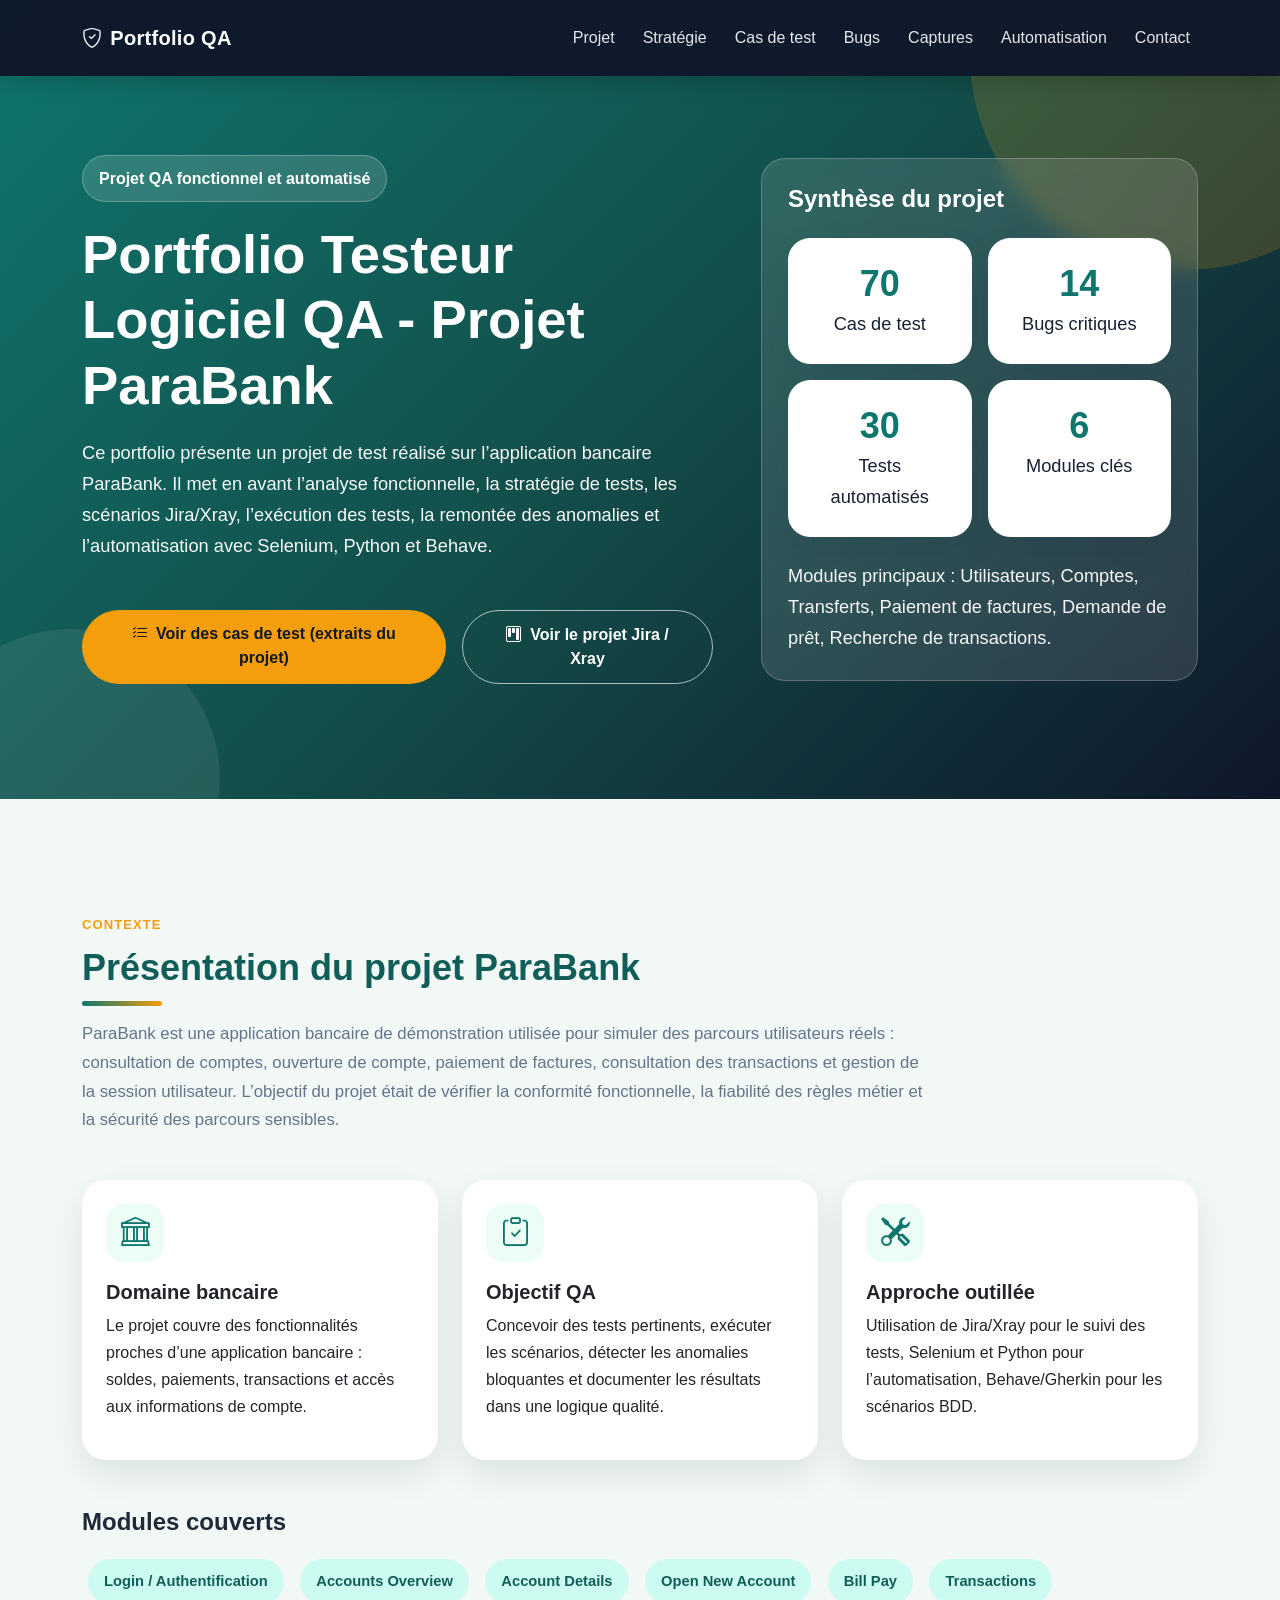
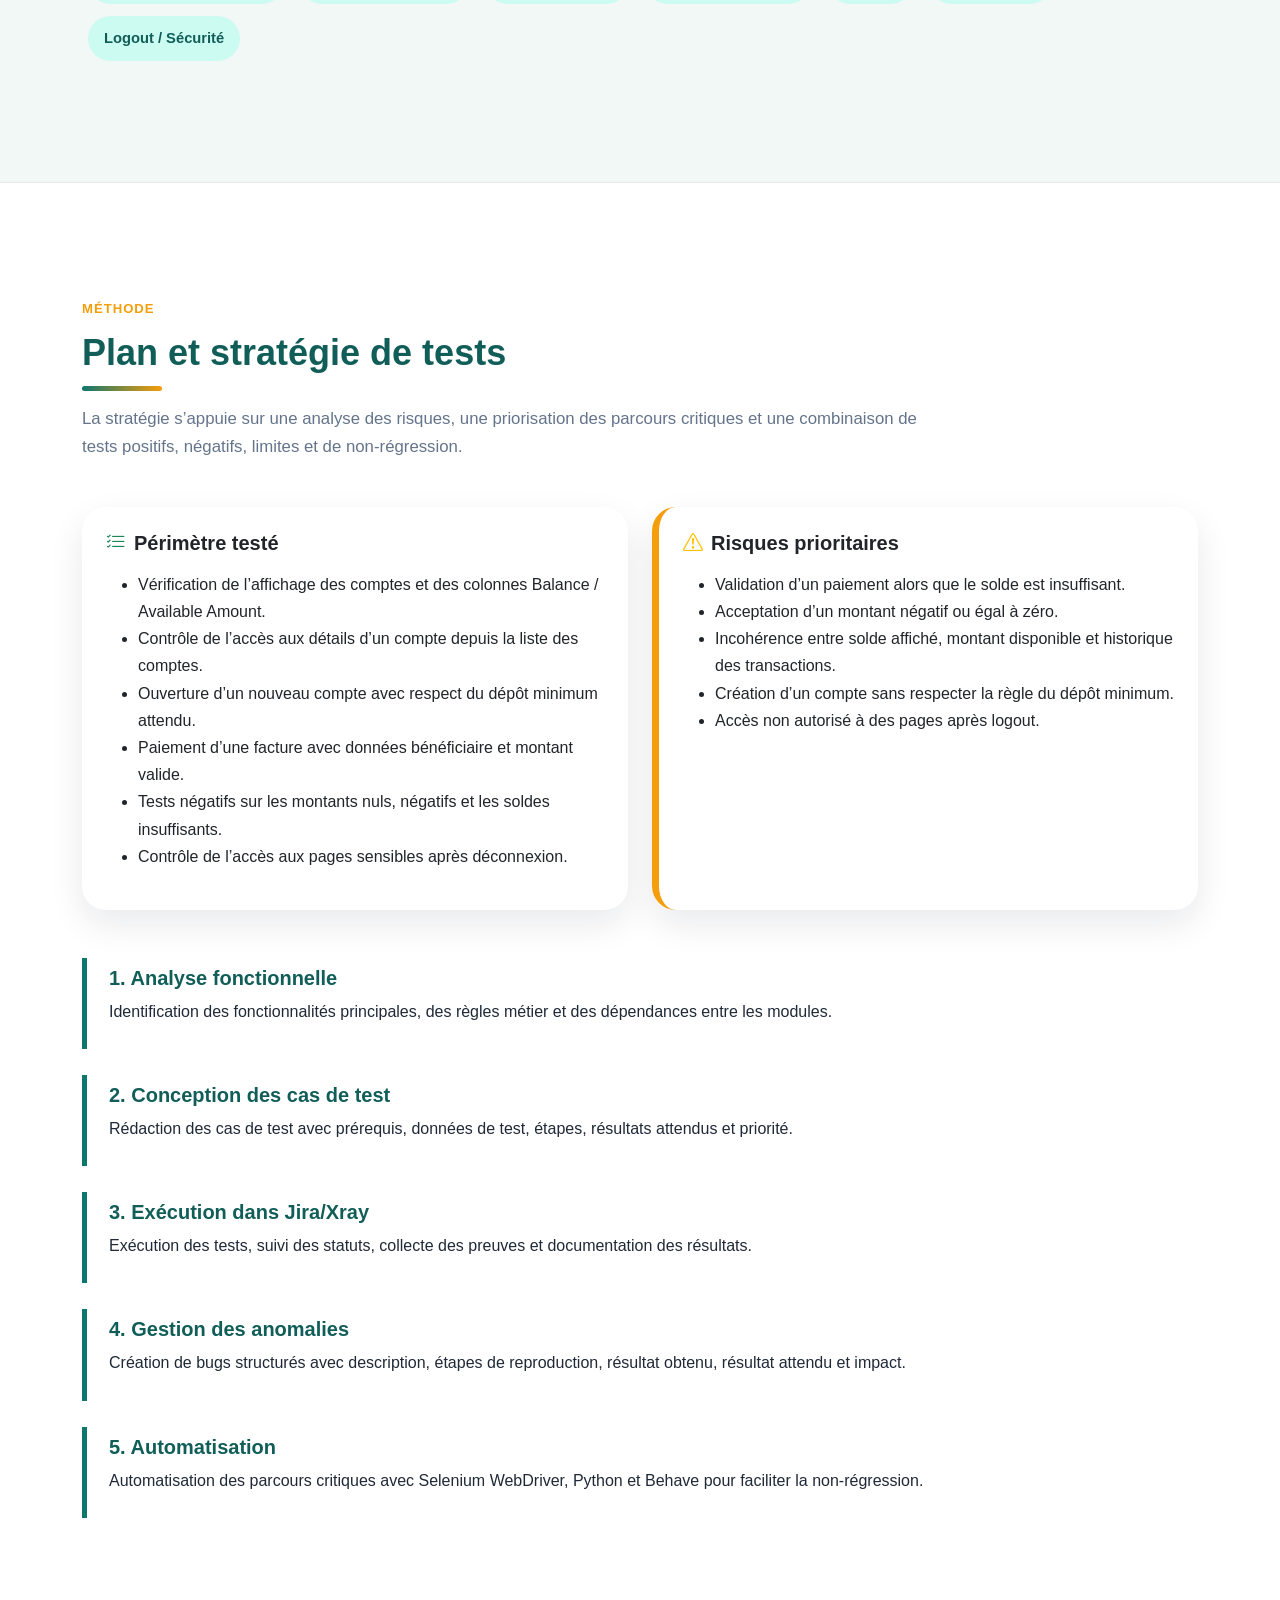
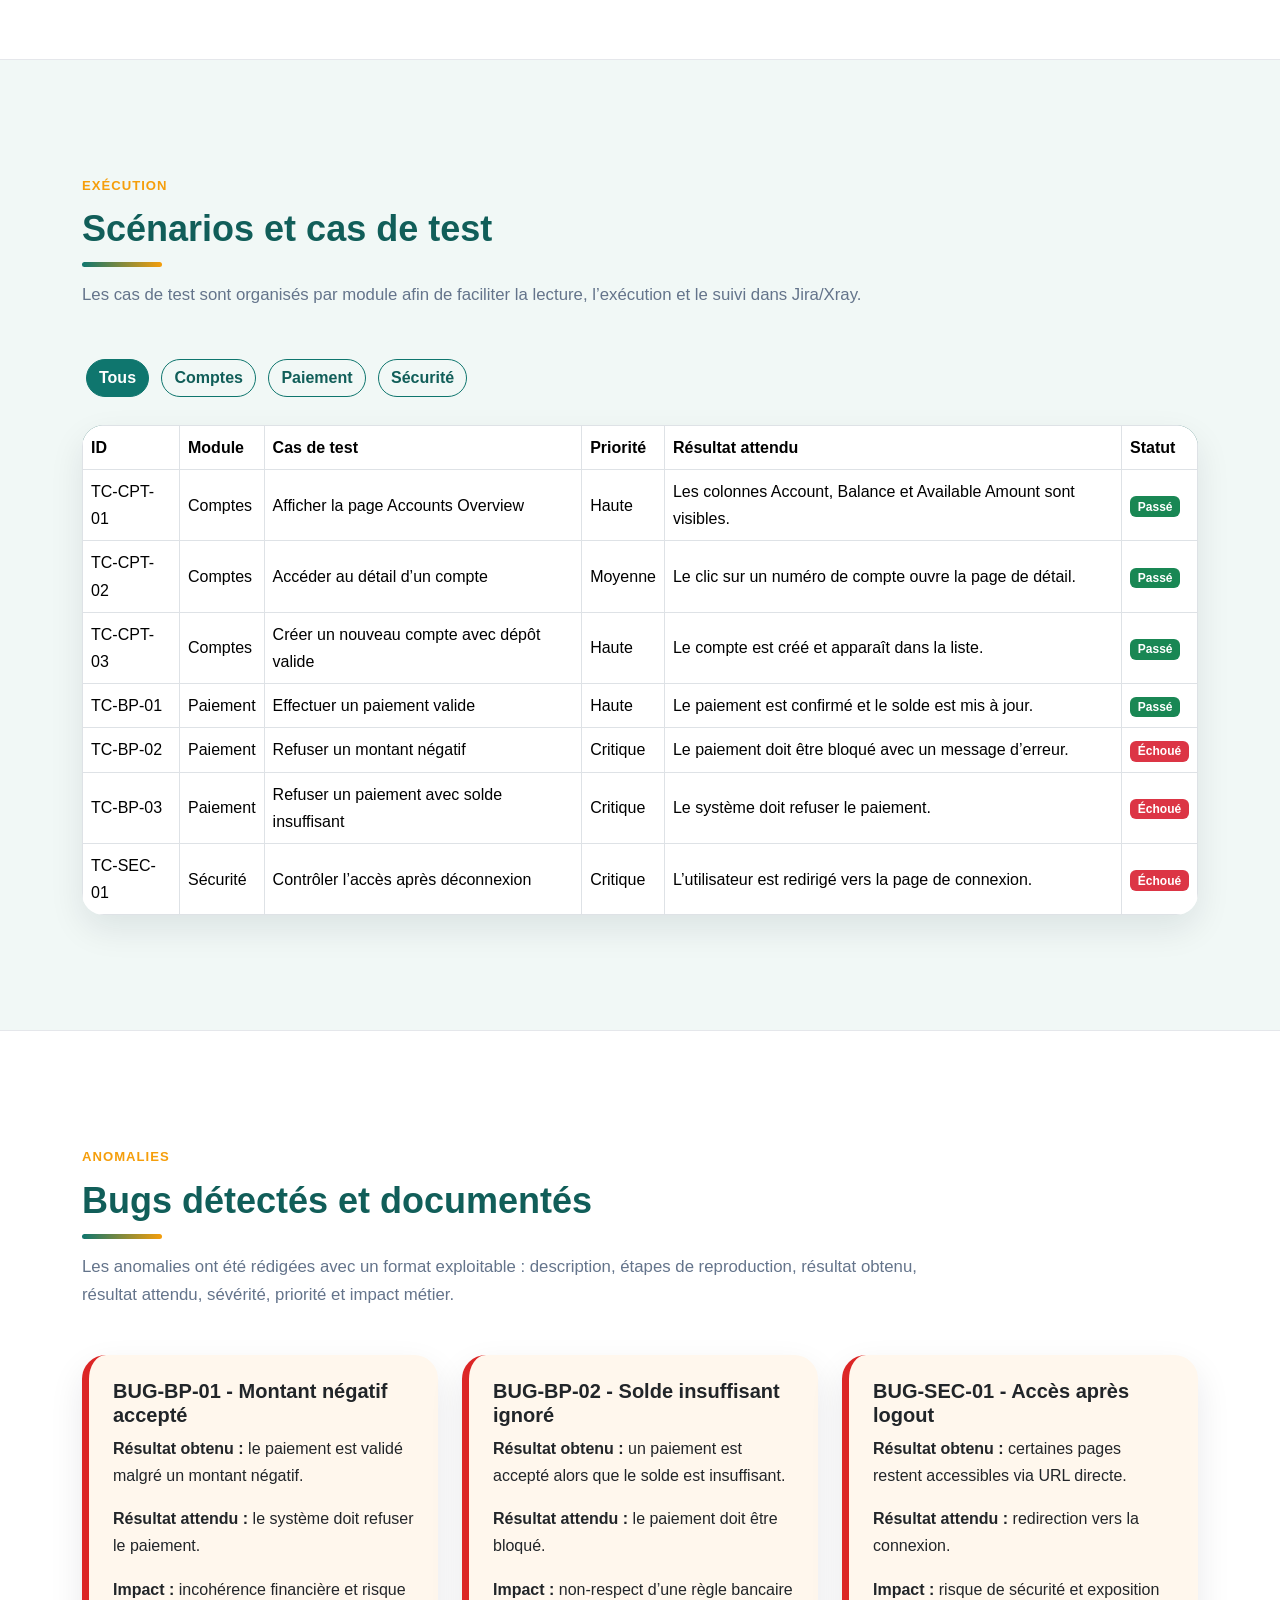
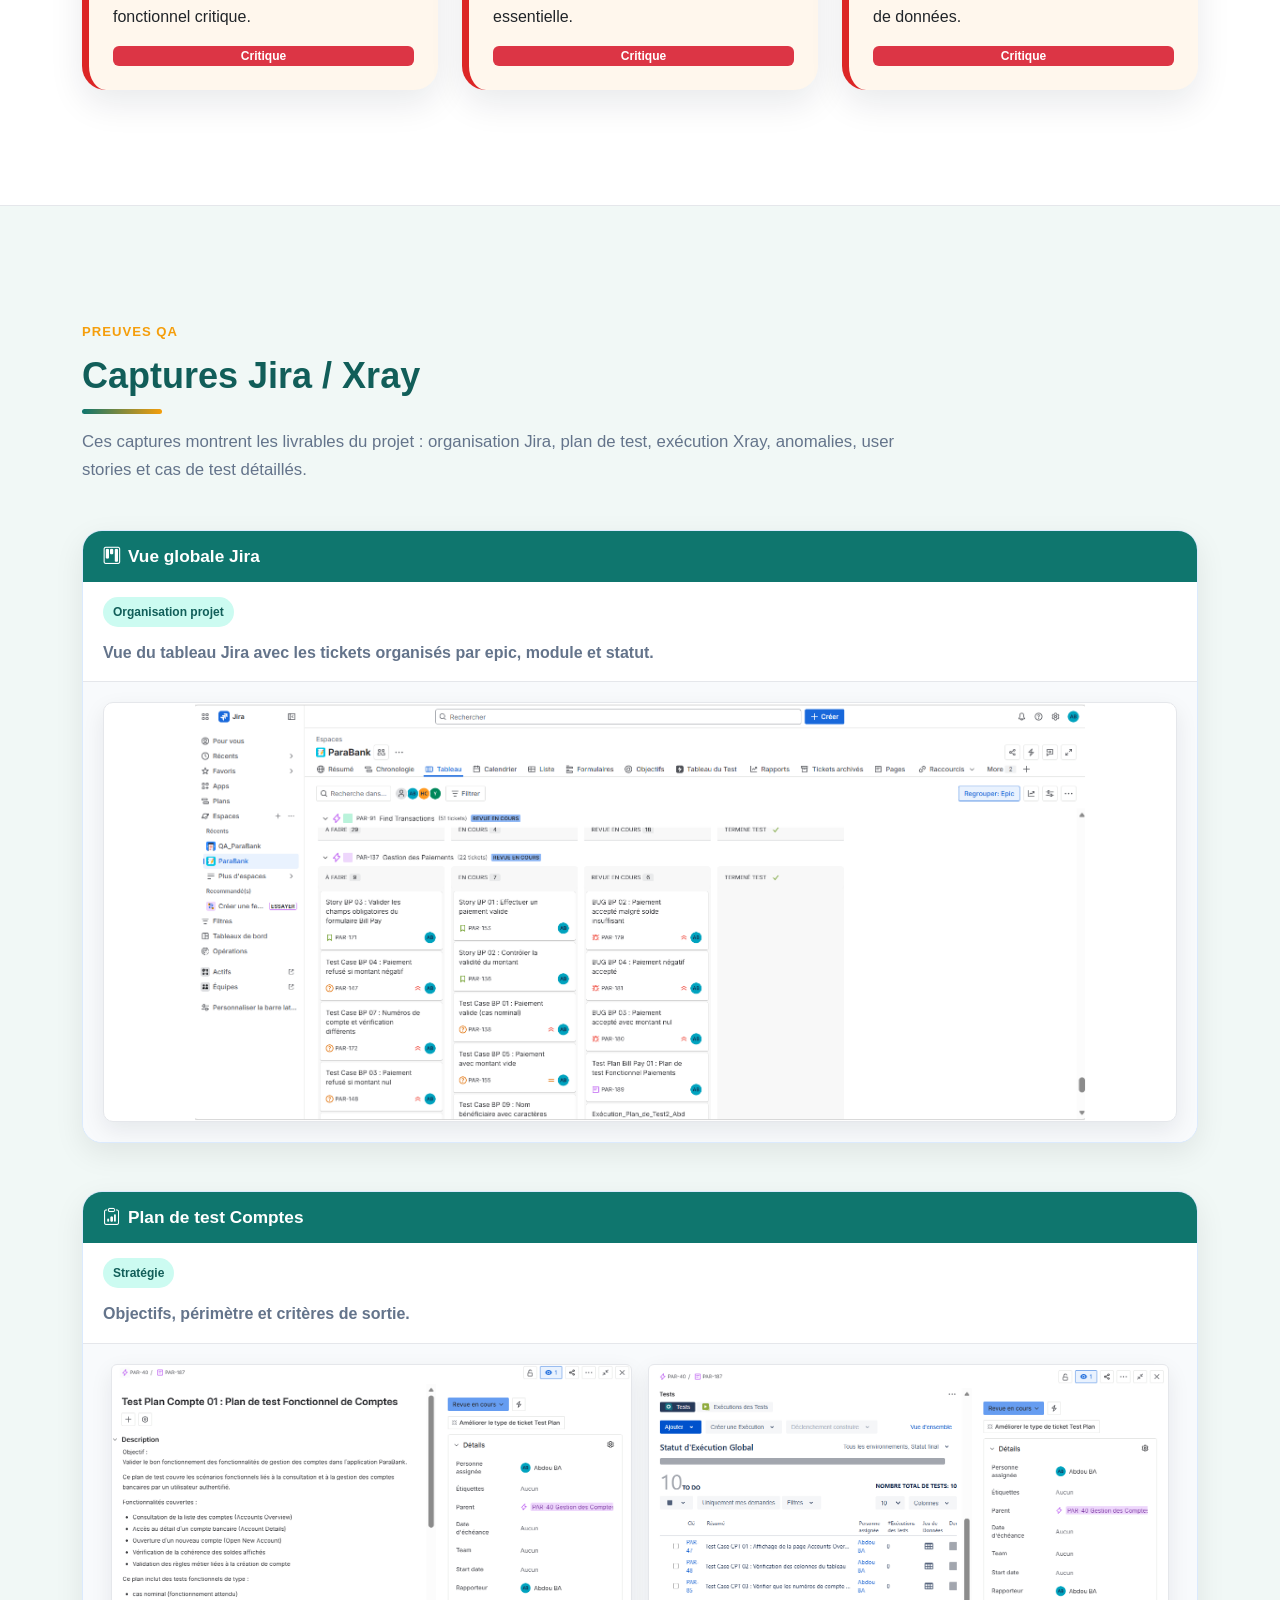
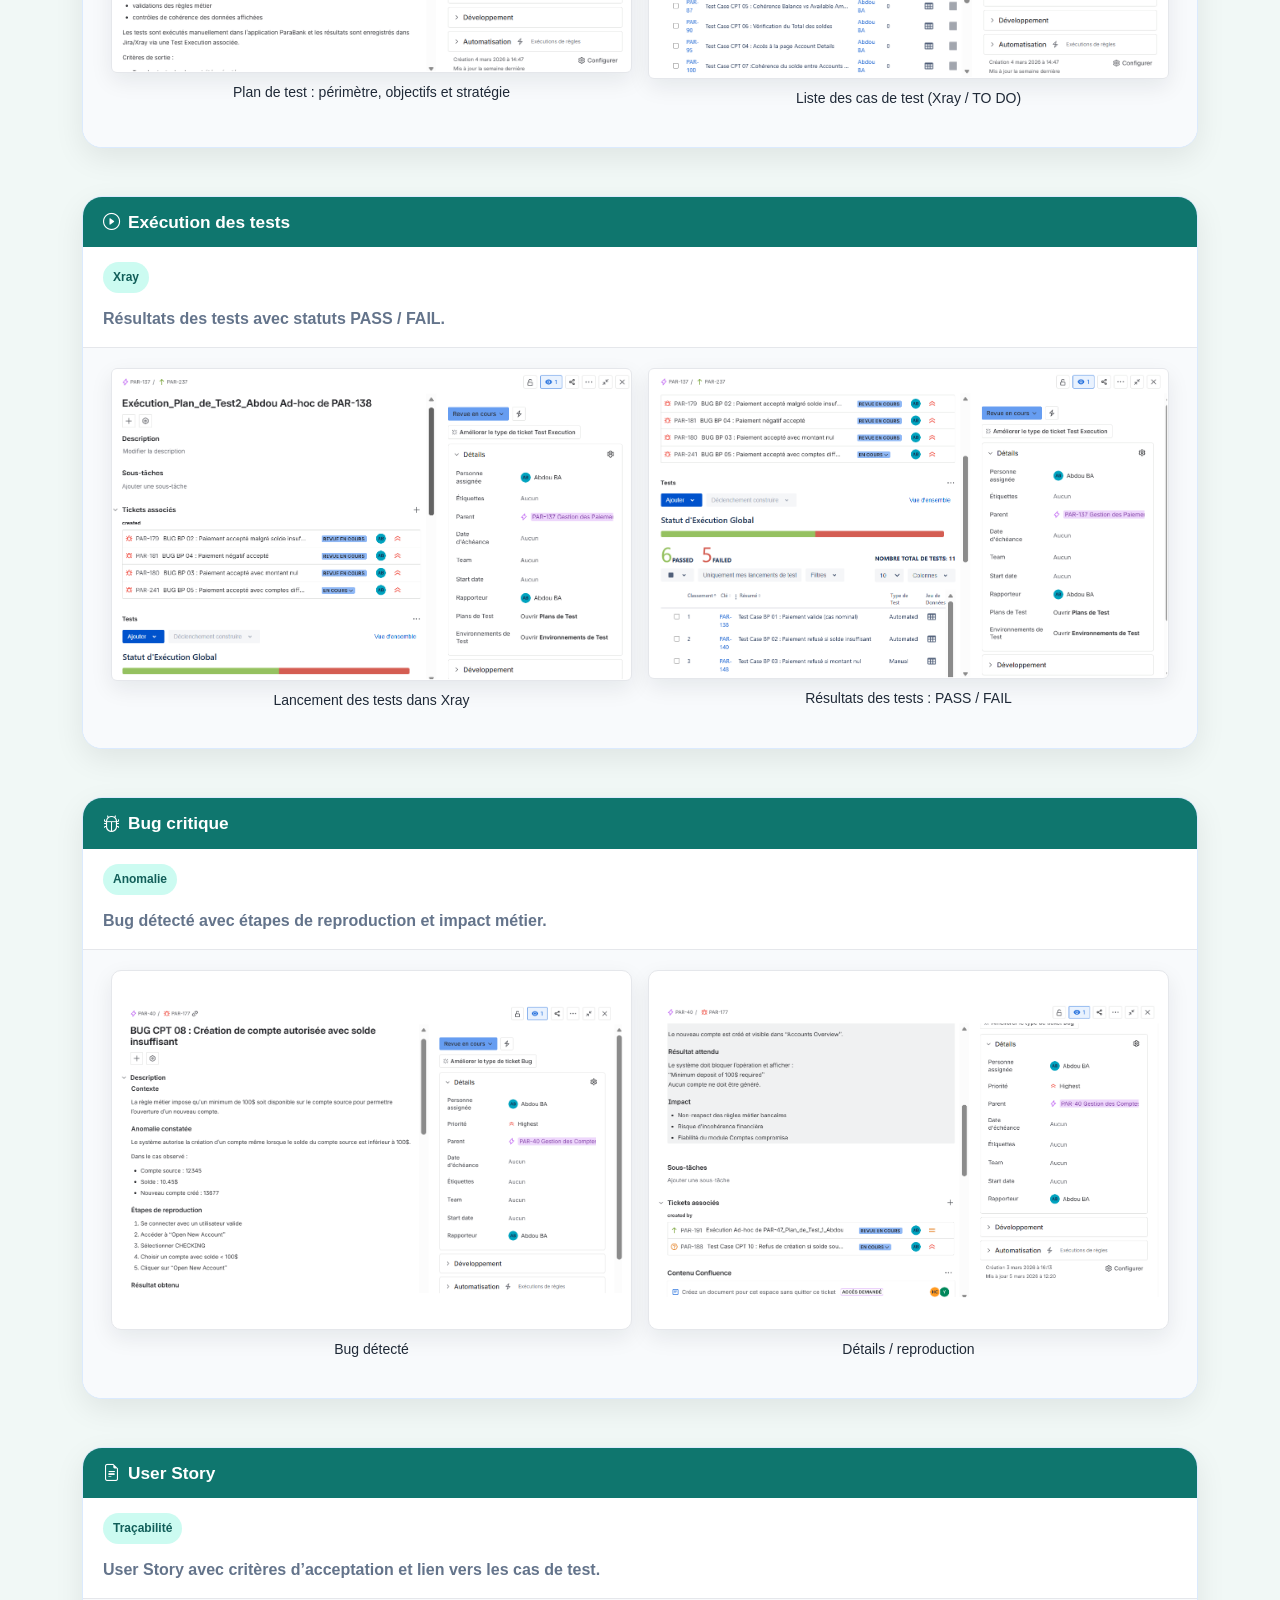
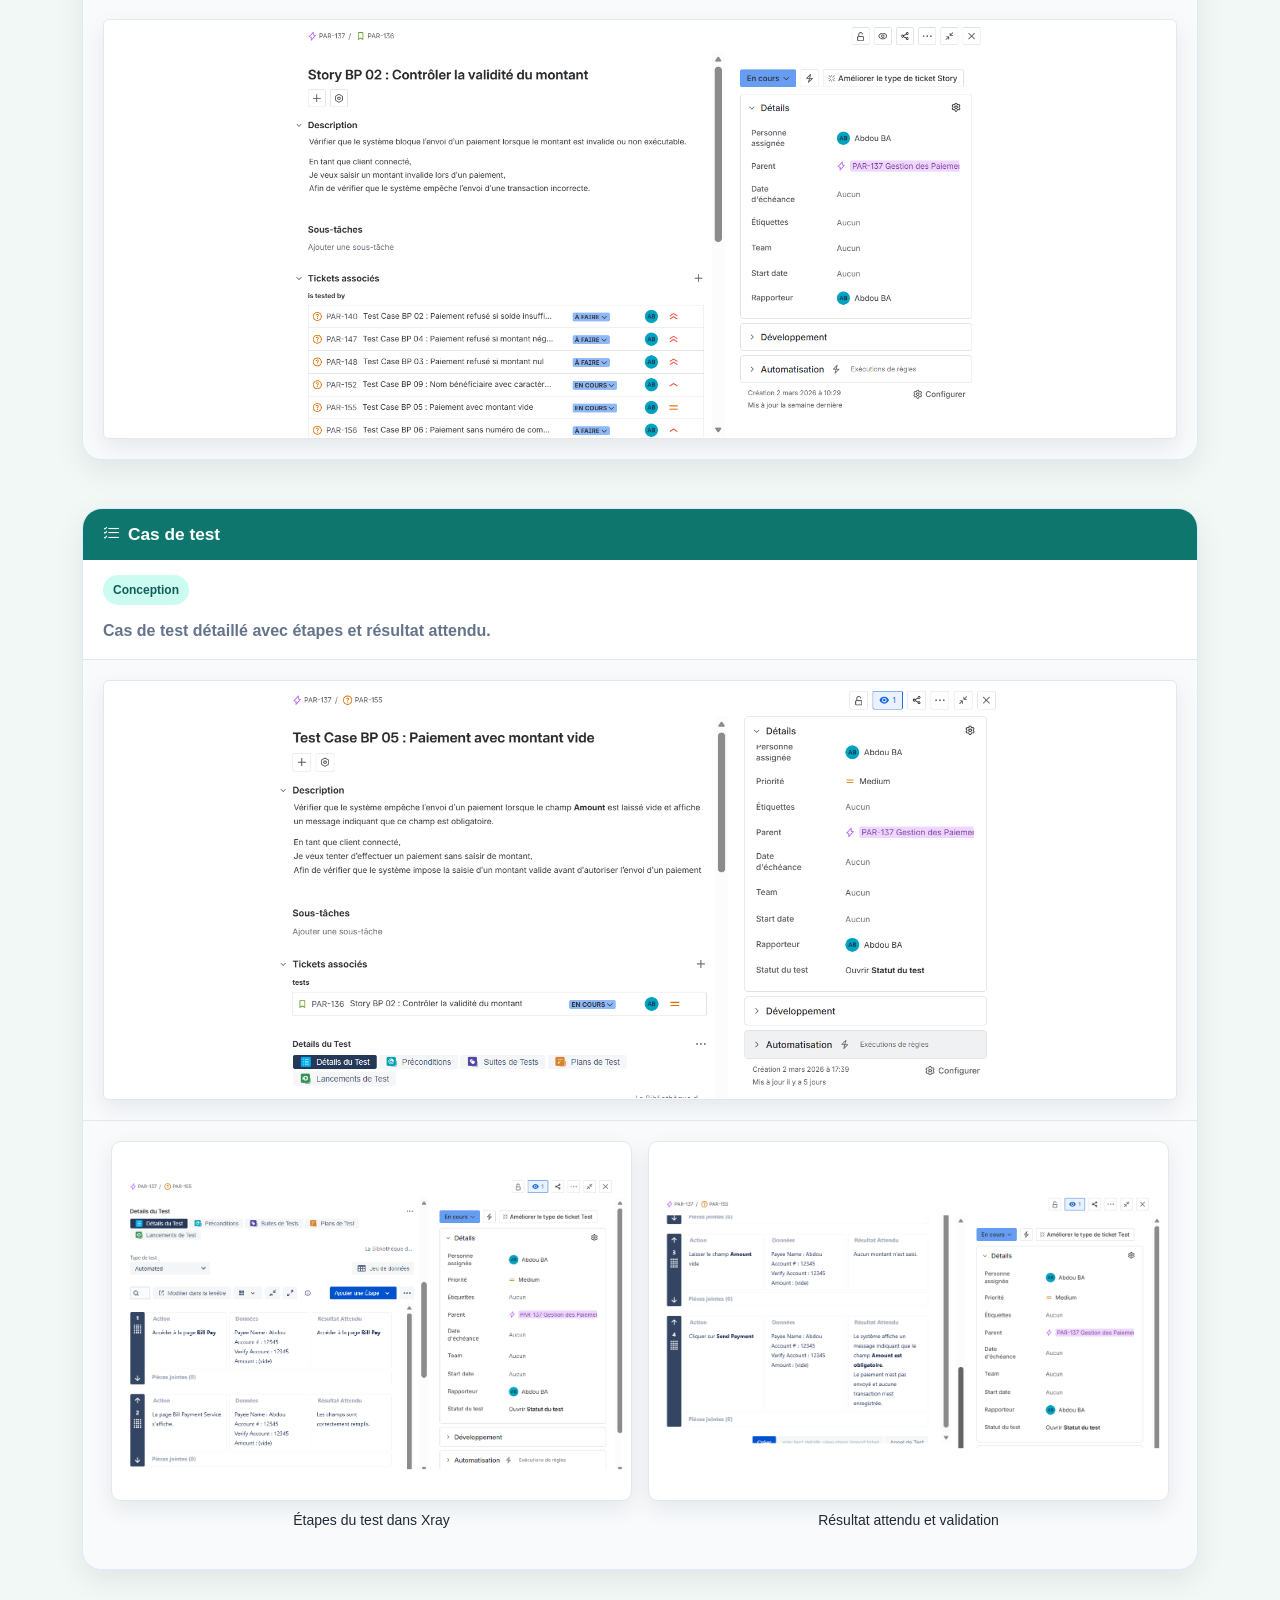
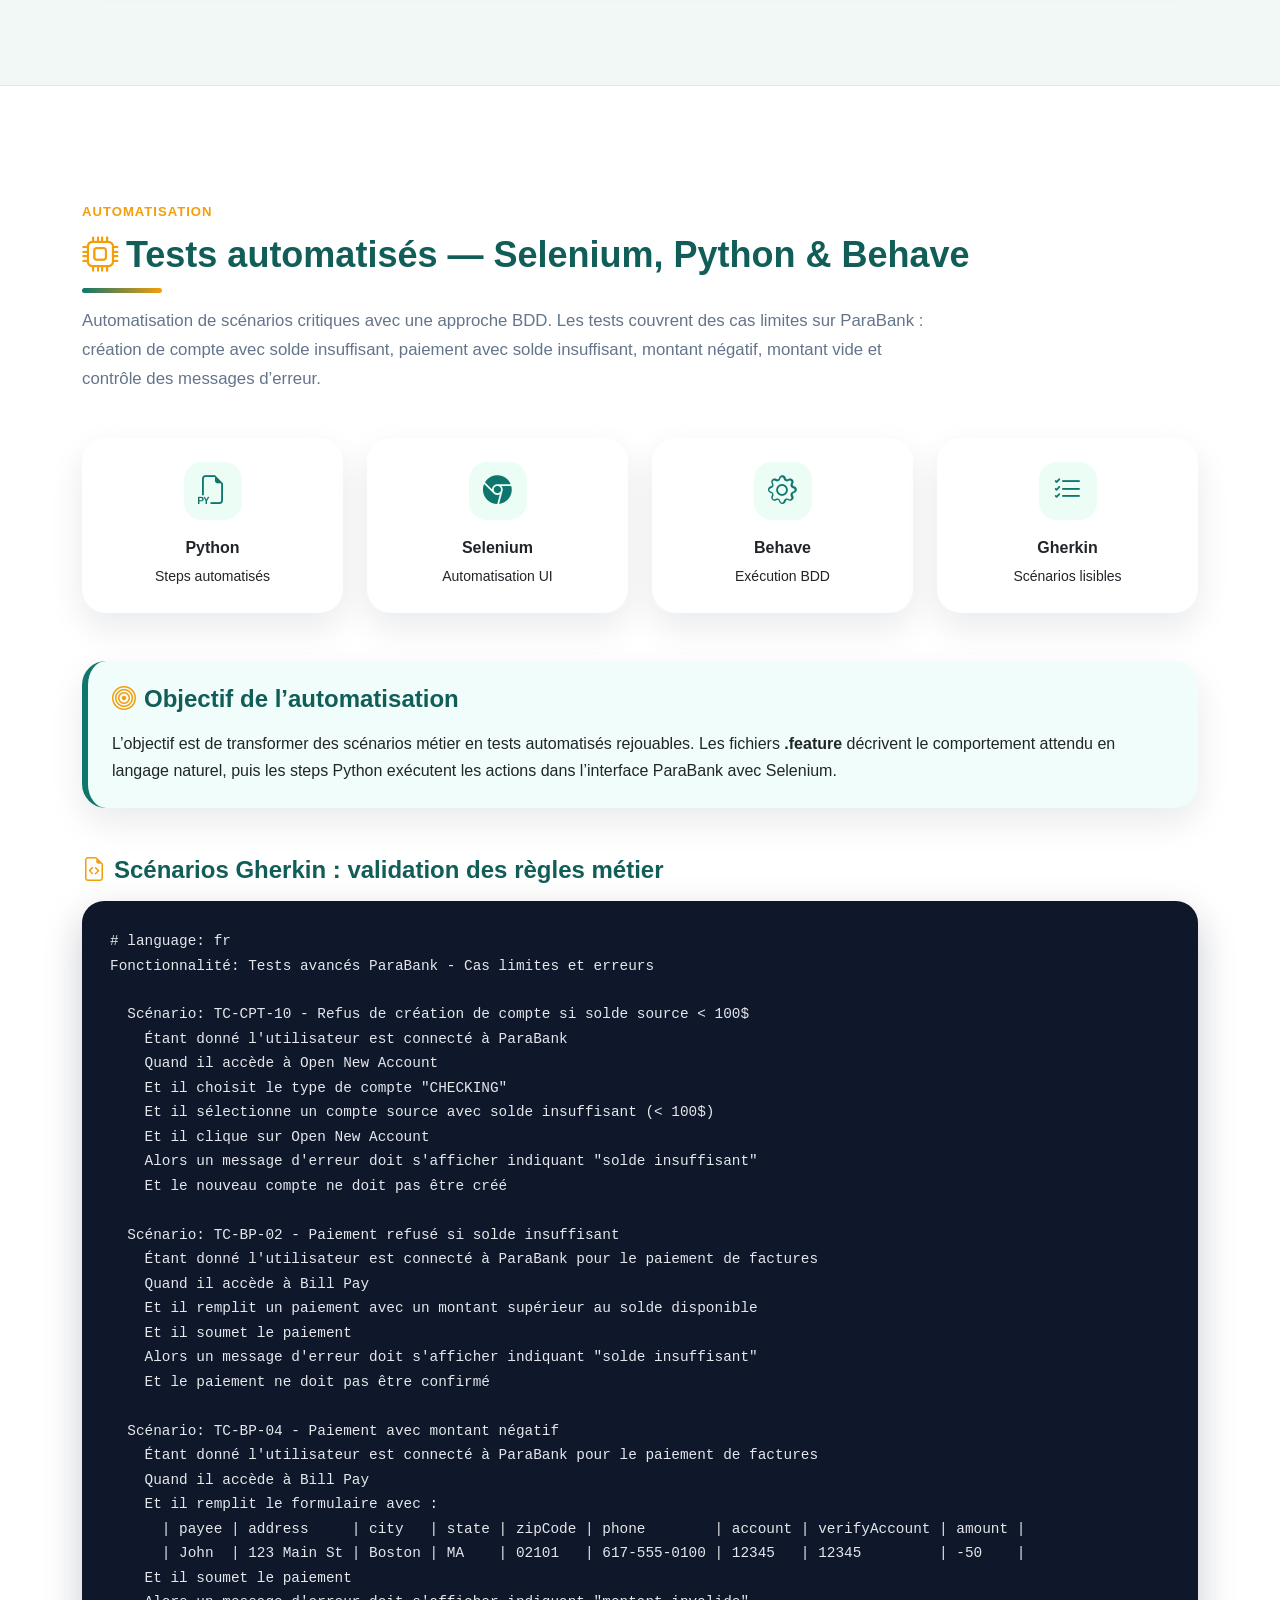
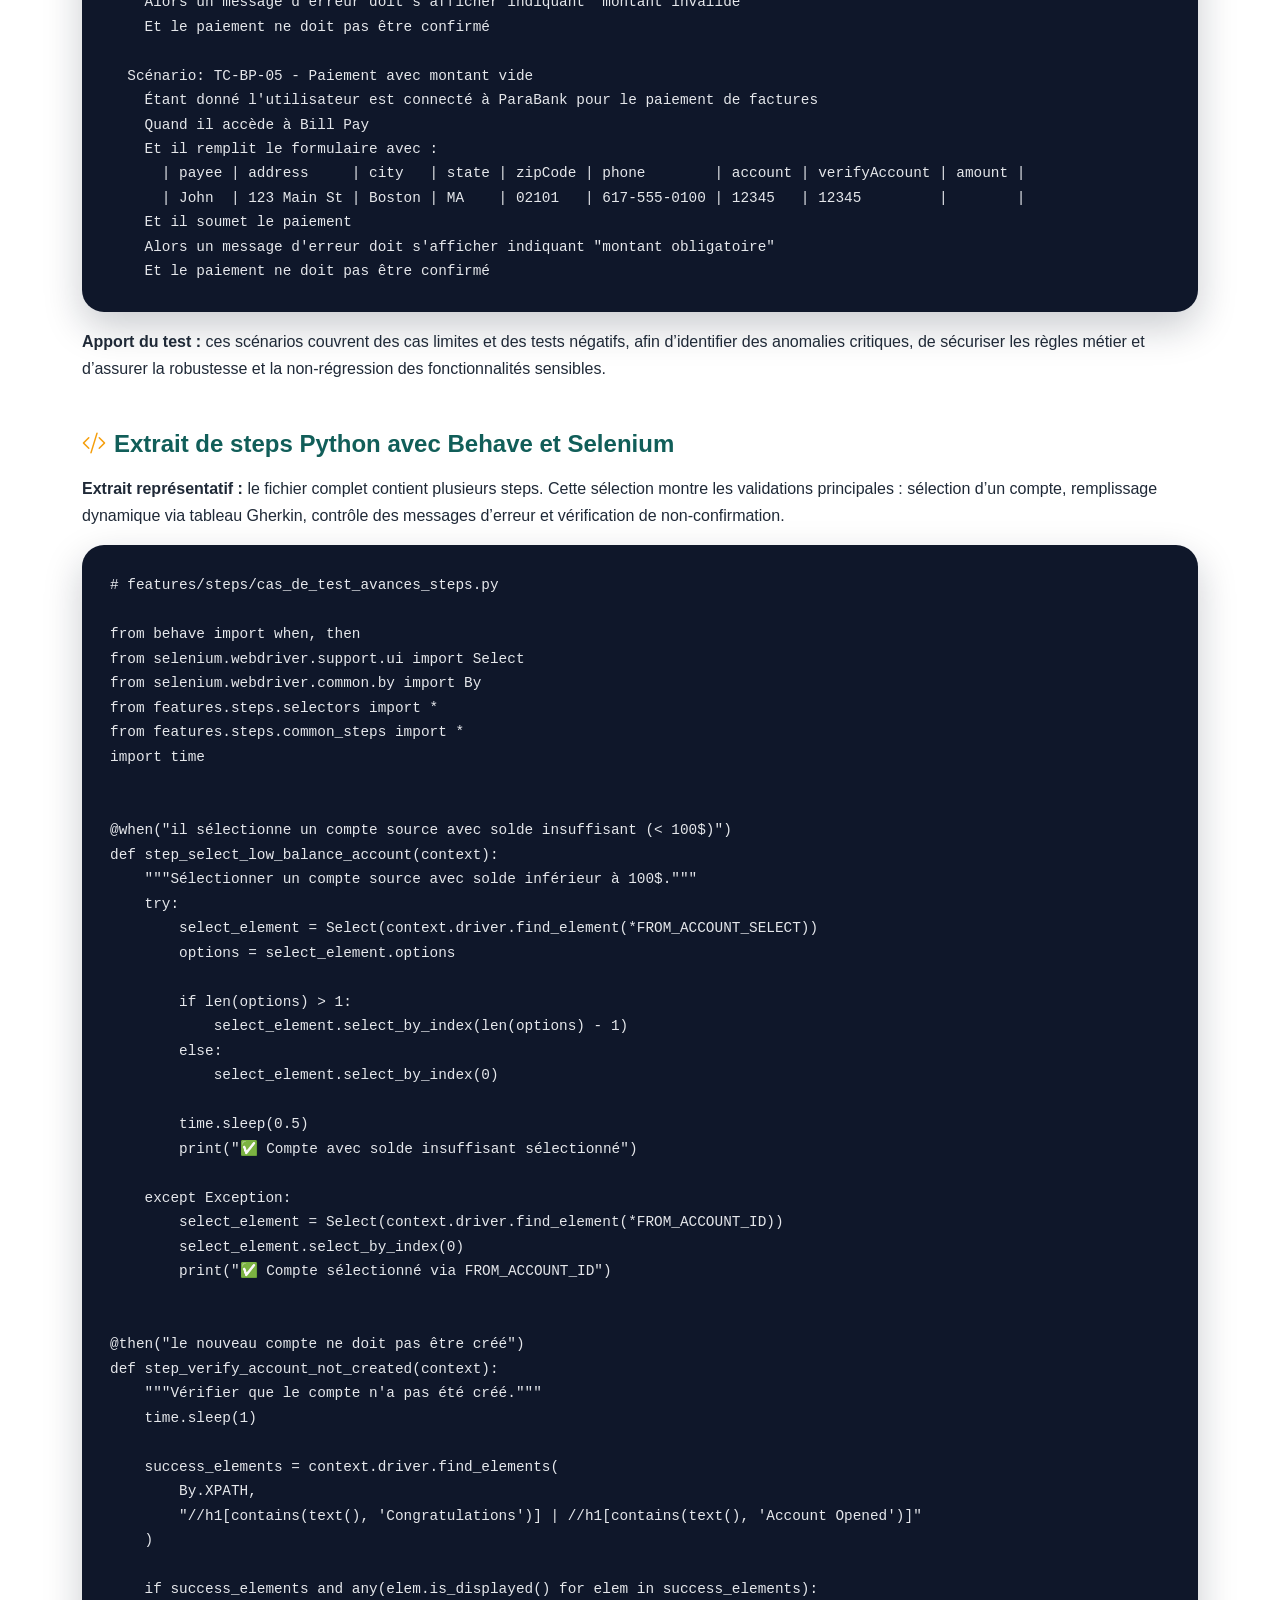
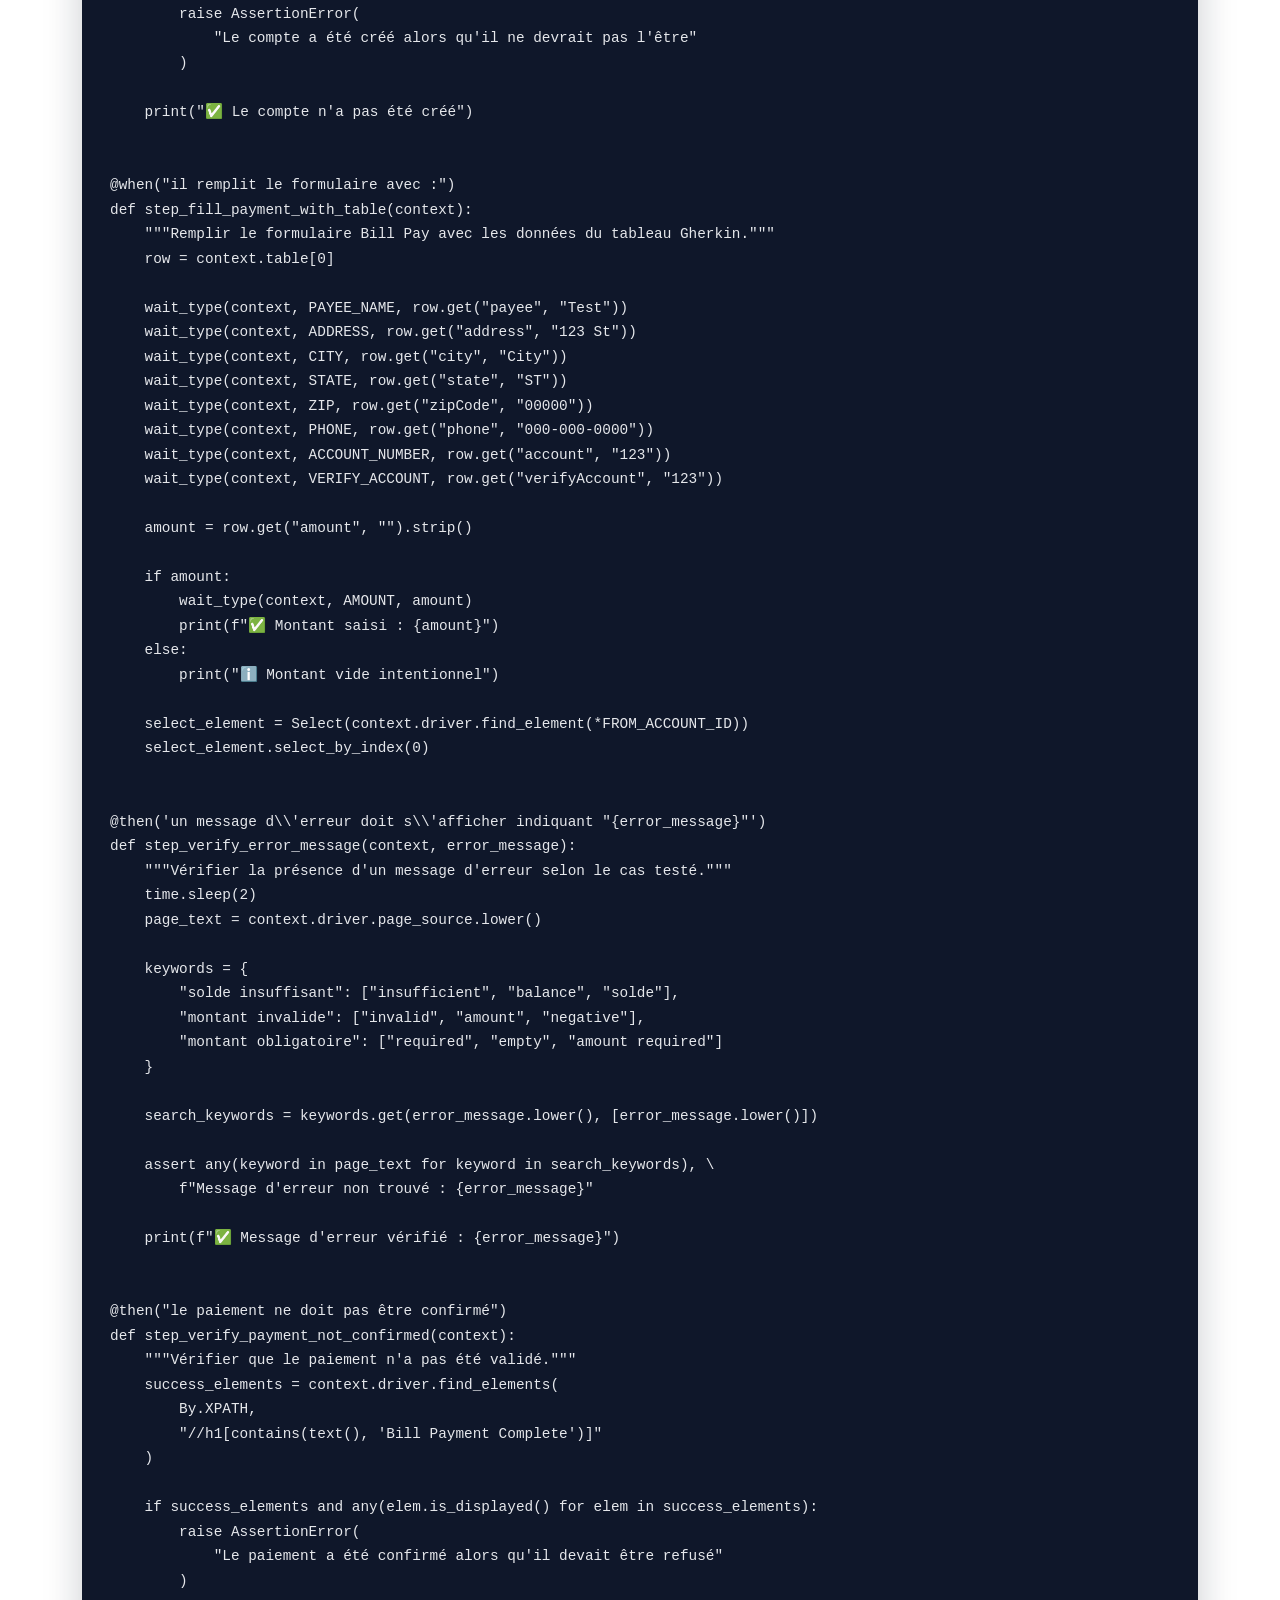
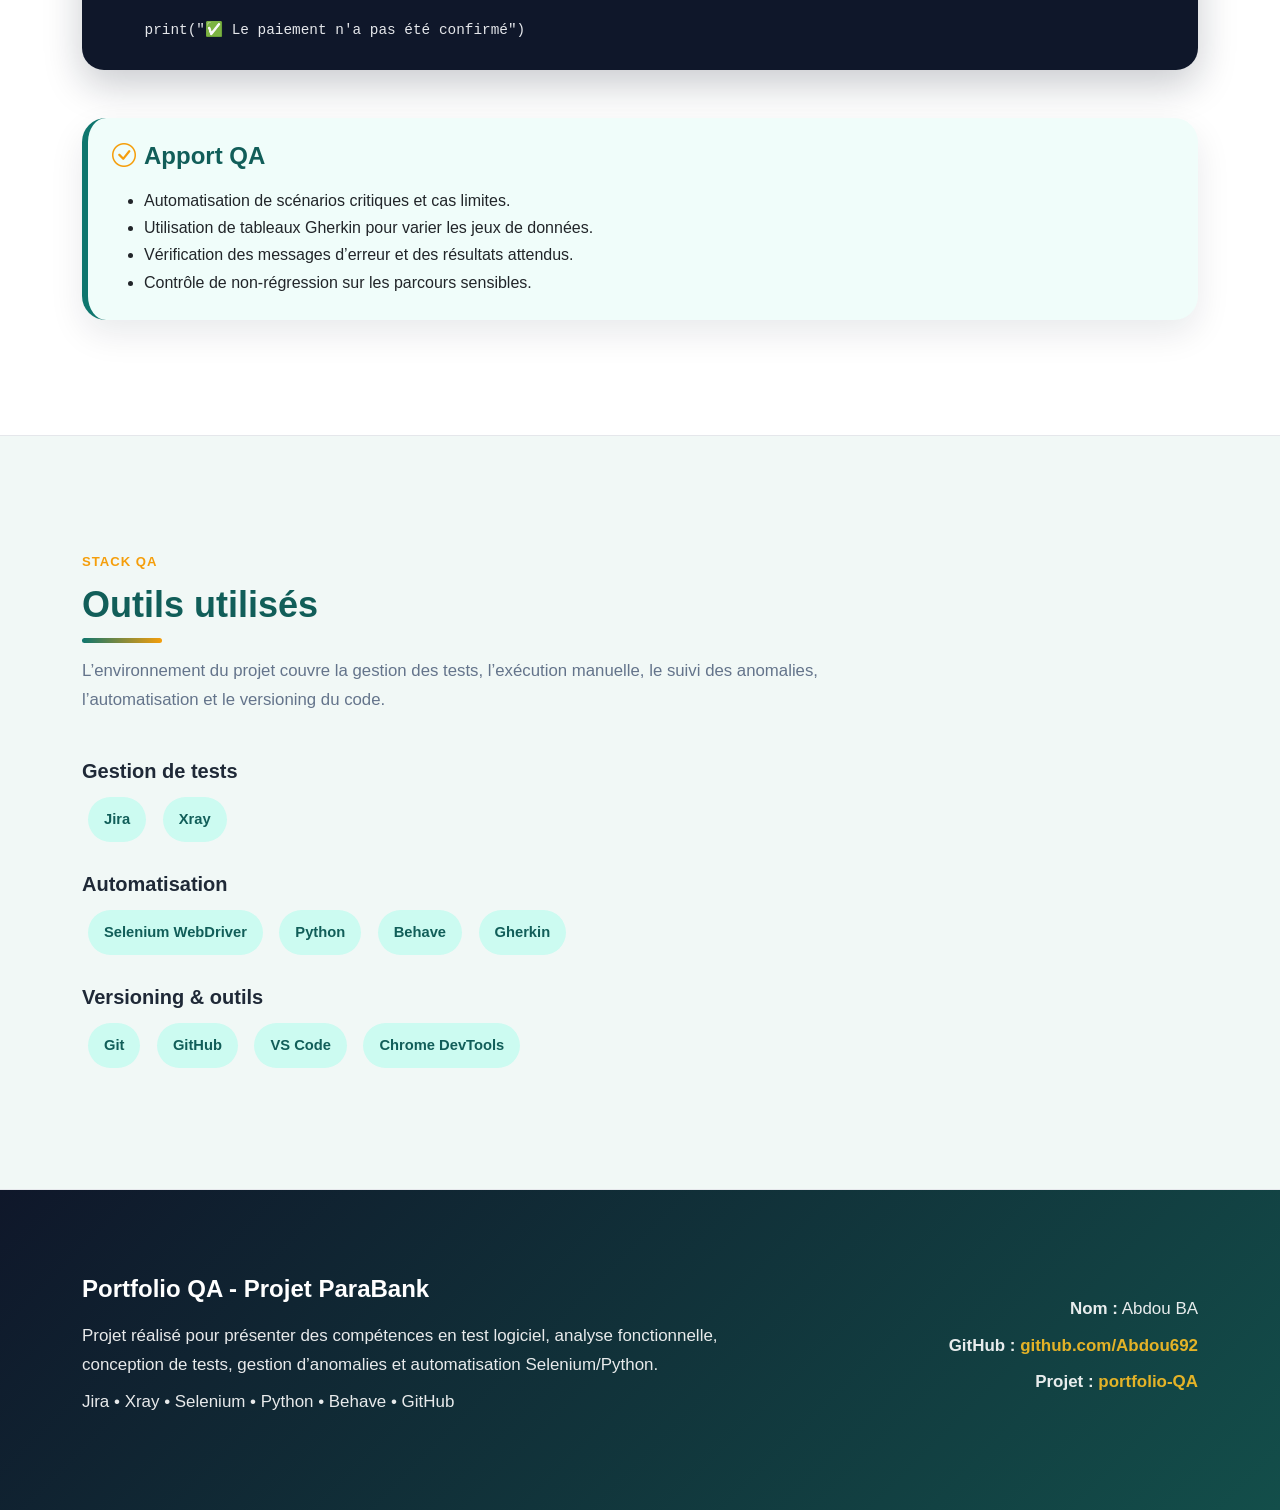
==== commit 45a2884f: "Finalisation presentation portfolio QA" ====
--- a/index2.html
+++ b/index2.html
@@ -322,6 +322,125 @@
       color: var(--primary);
     }
 
+    .capture-card {
+      background: white;
+      border-radius: 26px;
+      overflow: hidden;
+      box-shadow: var(--card-shadow);
+      border: 1px solid #dbeafe;
+      transition: 0.28s ease;
+      height: 100%;
+    }
+
+    .capture-card:hover {
+      transform: translateY(-7px);
+      box-shadow: 0 22px 48px rgba(15, 23, 42, 0.14);
+    }
+
+    .capture-header {
+      background: linear-gradient(135deg, var(--primary), var(--primary-dark));
+      color: white;
+      padding: 18px 22px;
+    }
+
+    .capture-header h5 {
+      margin: 0;
+      font-weight: 800;
+      font-size: 1.08rem;
+    }
+
+    .capture-image-wrapper {
+      background: #f8fafc;
+      padding: 20px;
+      display: flex;
+      align-items: center;
+      justify-content: center;
+      border-top: 1px solid #e5e7eb;
+    }
+
+    .capture-image-wrapper img {
+      width: 100%;
+      height: auto;
+      max-height: 600px;
+      object-fit: contain;
+      background: white;
+      border-radius: 18px;
+      border: 1px solid #e2e8f0;
+      box-shadow: 0 8px 22px rgba(15, 23, 42, 0.08);
+    }
+
+    .capture-body {
+      padding: 22px;
+    }
+
+    .capture-body p {
+      color: var(--muted);
+      margin-bottom: 0;
+    }
+
+    .capture-tag {
+      display: inline-block;
+      background: #ccfbf1;
+      color: var(--primary-dark);
+      padding: 6px 12px;
+      border-radius: 999px;
+      font-weight: 800;
+      font-size: 0.78rem;
+      margin-bottom: 12px;
+    }
+
+
+    .capture-card {
+  background: white;
+  border-radius: 20px;
+  box-shadow: 0 10px 30px rgba(0,0,0,0.08);
+  overflow: hidden;
+}
+
+.capture-header {
+  background: #0f766e;
+  color: white;
+  padding: 15px 20px;
+}
+
+.capture-body {
+  padding: 15px 20px;
+}
+
+.capture-tag {
+  background: #ccfbf1;
+  color: #115e59;
+  padding: 5px 10px;
+  border-radius: 20px;
+  font-size: 12px;
+  font-weight: bold;
+}
+
+.capture-image-wrapper {
+  padding: 20px;
+  display: flex;
+  justify-content: center;
+}
+
+
+.capture-duo img {
+  width: 100%;
+  height: 360px;
+  object-fit: contain;
+  background: #ffffff;
+  border: 1px solid #e5e7eb;
+  border-radius: 12px;
+  padding: 8px;
+}
+
+.capture-image-wrapper img {
+  width: 100%;
+  max-height: 420px;
+  object-fit: contain;
+  border-radius: 10px;
+  border: 1px solid #e5e7eb;
+}
+
     pre {
       background: #0f172a;
       color: #e5e7eb;
@@ -335,6 +454,43 @@
     code {
       color: #67e8f9;
     }
+  
+    .automation-title {
+  color: var(--primary-dark);
+}
+
+.automation-title i {
+  color: var(--secondary);
+}
+
+.automation-subtitle-strong {
+  color: var(--primary-dark);
+}
+
+.automation-subtitle-strong i {
+  color: var(--secondary);
+}
+
+.code-title {
+  color: var(--primary-dark);
+}
+
+.code-title i {
+  color: var(--secondary);
+}
+
+.highlight-card {
+  border-left: 6px solid var(--primary);
+  background: #f0fdfa;
+}
+
+.highlight-card i {
+  color: var(--secondary);
+}
+
+.icon-box i {
+  color: var(--primary);
+}
 
     .footer {
       background: linear-gradient(135deg, #0f172a, #134e4a);
@@ -421,8 +577,8 @@
           <li class="nav-item"><a class="nav-link" href="#strategie">Stratégie</a></li>
           <li class="nav-item"><a class="nav-link" href="#tests">Cas de test</a></li>
           <li class="nav-item"><a class="nav-link" href="#bugs">Bugs</a></li>
+          <li class="nav-item"><a class="nav-link" href="#captures">Captures</a></li>
           <li class="nav-item"><a class="nav-link" href="#automation">Automatisation</a></li>
-          <li class="nav-item"><a class="nav-link" href="#captures">Captures</a></li>
           <li class="nav-item"><a class="nav-link" href="#contact">Contact</a></li>
         </ul>
       </div>
@@ -441,48 +597,66 @@
             Il met en avant l’analyse fonctionnelle, la stratégie de tests, les scénarios Jira/Xray,
             l’exécution des tests, la remontée des anomalies et l’automatisation avec Selenium, Python et Behave.
           </p>
-          <div class="mt-4 d-flex flex-wrap gap-3">
-            <a href="#tests" class="btn btn-main">Voir les cas de test</a>
-            <a href="#automation" class="btn btn-outline-main">Voir l’automatisation</a>
-          </div>
+         <div class="mt-4 d-flex flex-wrap gap-3">
+
+             <!-- bouton principal -->
+         <div class="mt-4 d-flex flex-column flex-md-row gap-3">
+
+  <a href="#tests" class="btn btn-main">
+    <i class="bi bi-list-check me-2"></i>Voir des cas de test (extraits du projet)
+  </a>
+
+  <a href="#captures" class="btn btn-outline-main">
+    <i class="bi bi-kanban me-2"></i>Voir le projet Jira / Xray
+  </a>
+
+</div>
+
+   </div>
+
         </div>
 
         <div class="col-lg-5">
-          <div class="hero-card">
-            <h4 class="fw-bold mb-4">Synthèse du projet</h4>
-            <div class="row g-3">
-              <div class="col-6">
-                <div class="stat-card text-center">
-                  <h3>15+</h3>
-                  <p class="mb-0">Cas de test</p>
-                </div>
-              </div>
-              <div class="col-6">
-                <div class="stat-card text-center">
-                  <h3>5</h3>
-                  <p class="mb-0">Bugs critiques</p>
-                </div>
-              </div>
-              <div class="col-6">
-                <div class="stat-card text-center">
-                  <h3>6</h3>
-                  <p class="mb-0">Tests automatisés</p>
-                </div>
-              </div>
-              <div class="col-6">
-                <div class="stat-card text-center">
-                  <h3>2</h3>
-                  <p class="mb-0">Modules clés</p>
-                </div>
-              </div>
-            </div>
-            <p class="mt-4 mb-0">
-              Modules principaux : Comptes, Paiement de factures, sécurité de session et cohérence des transactions.
-            </p>
-          </div>
-        </div>
-      </div>
-    </div>
+  <div class="hero-card">
+    <h4 class="fw-bold mb-4">Synthèse du projet</h4>
+    <div class="row g-3">
+      
+      <div class="col-6">
+        <div class="stat-card text-center">
+          <h3>70</h3>
+          <p class="mb-0">Cas de test</p>
+        </div>
+      </div>
+
+      <div class="col-6">
+        <div class="stat-card text-center">
+          <h3>14</h3>
+          <p class="mb-0">Bugs critiques</p>
+        </div>
+      </div>
+
+      <div class="col-6">
+        <div class="stat-card text-center">
+          <h3>30</h3>
+          <p class="mb-0">Tests automatisés</p>
+        </div>
+      </div>
+
+      <div class="col-6">
+        <div class="stat-card text-center">
+          <h3>6</h3>
+          <p class="mb-0">Modules clés</p>
+        </div>
+      </div>
+
+    </div>
+
+    <p class="mt-4 mb-0">
+      Modules principaux : Utilisateurs, Comptes, Transferts, Paiement de factures, Demande de prêt, Recherche de transactions.
+    </p>
+
+  </div>
+</div>
   </header>
 
   <!-- PROJET -->
@@ -532,14 +706,17 @@
       </div>
 
       <div class="mt-5">
-        <h4 class="fw-bold mb-3">Modules couverts</h4>
-        <span class="badge-tech">Accounts Overview</span>
-        <span class="badge-tech">Open New Account</span>
-        <span class="badge-tech">Account Details</span>
-        <span class="badge-tech">Bill Pay</span>
-        <span class="badge-tech">Transactions</span>
-        <span class="badge-tech">Logout / Sécurité</span>
-      </div>
+  <h4 class="fw-bold mb-3">Modules couverts</h4>
+
+  <span class="badge-tech">Login / Authentification</span>
+  <span class="badge-tech">Accounts Overview</span>
+  <span class="badge-tech">Account Details</span>
+  <span class="badge-tech">Open New Account</span>
+  <span class="badge-tech">Bill Pay</span>
+  <span class="badge-tech">Transactions</span>
+  <span class="badge-tech">Logout / Sécurité</span>
+
+</div>
     </div>
   </section>
 
@@ -742,58 +919,477 @@
     </div>
   </section>
 
-  <!-- AUTOMATION -->
-  <section id="automation">
-    <div class="container">
-      <p class="section-kicker">Automatisation</p>
-      <h2 class="section-title">Selenium, Python et Behave</h2>
-      <p class="section-subtitle">
-        Les tests automatisés ciblent les parcours critiques pour faciliter les campagnes de non-régression :
-        connexion, consultation des comptes, paiement et vérification de messages d’erreur.
+
+<!-- CAPTURES -->
+<section id="captures">
+  <div class="container">
+    <p class="section-kicker">Preuves QA</p>
+    <h2 class="section-title">Captures Jira / Xray</h2>
+    <p class="section-subtitle">
+      Ces captures montrent les livrables du projet : organisation Jira, plan de test,
+      exécution Xray, anomalies, user stories et cas de test détaillés.
+    </p>
+
+    <div class="row g-5">
+
+      <!-- 1 -->
+      <div class="col-12">
+        <div class="capture-card">
+          <div class="capture-header">
+            <h5><i class="bi bi-kanban me-2"></i>Vue globale Jira</h5>
+          </div>
+          <div class="capture-body">
+            <span class="capture-tag">Organisation projet</span>
+            <p><strong>Vue du tableau Jira avec les tickets organisés par epic, module et statut.</strong></p>
+          </div>
+          <div class="capture-image-wrapper">
+            <img src="images/jira-board.png" alt="Board Jira">
+          </div>
+        </div>
+      </div>
+
+      <!-- 2 -->
+<div class="col-12">
+  <div class="capture-card">
+
+    <div class="capture-header">
+      <h5><i class="bi bi-clipboard-data me-2"></i>Plan de test Comptes</h5>
+    </div>
+
+    <div class="capture-body">
+      <span class="capture-tag">Stratégie</span>
+      <p><strong>Objectifs, périmètre et critères de sortie.</strong></p>
+    </div>
+
+    <div class="capture-image-wrapper">
+      <div class="row g-3 w-100">
+
+        <div class="col-md-6 text-center">
+          <img src="images/test-plan-comptes.png"
+               class="img-fluid rounded w-100"
+               alt="Plan de test Comptes">
+
+          <p class="small mt-2">
+            Plan de test : périmètre, objectifs et stratégie
+          </p>
+        </div>
+
+        <div class="col-md-6 text-center">
+          <img src="images/Listetest-plan-comptes.png"
+               class="img-fluid rounded w-100"
+               alt="Liste tests Comptes">
+
+          <p class="small mt-2">
+            Liste des cas de test (Xray / TO DO)
+          </p>
+        </div>
+
+      </div>
+    </div>
+
+  </div>
+</div>
+
+      <!-- 3 -->
+<div class="col-12">
+  <div class="capture-card">
+
+    <div class="capture-header">
+      <h5><i class="bi bi-play-circle me-2"></i>Exécution des tests</h5>
+    </div>
+
+    <div class="capture-body">
+      <span class="capture-tag">Xray</span>
+      <p><strong>Résultats des tests avec statuts PASS / FAIL.</strong></p>
+    </div>
+
+    <div class="capture-image-wrapper">
+      <div class="row g-3 w-100">
+
+        <div class="col-md-6 text-center">
+          <img src="images/test-execution-paiements.png"
+               class="img-fluid rounded w-100"
+               alt="Exécution tests paiements">
+
+          <p class="small mt-2">
+            Lancement des tests dans Xray
+          </p>
+        </div>
+
+        <div class="col-md-6 text-center">
+          <img src="images/Satuttest-execution-paiements.png"
+               class="img-fluid rounded w-100"
+               alt="Résultat tests paiements">
+
+          <p class="small mt-2">
+            Résultats des tests : PASS / FAIL
+          </p>
+        </div>
+
+      </div>
+    </div>
+
+  </div>
+</div>
+
+   <!-- 4 -->
+<div class="col-12">
+  <div class="capture-card">
+
+    <div class="capture-header">
+      <h5><i class="bi bi-bug me-2"></i>Bug critique</h5>
+    </div>
+
+    <div class="capture-body">
+      <span class="capture-tag">Anomalie</span>
+      <p><strong>Bug détecté avec étapes de reproduction et impact métier.</strong></p>
+    </div>
+
+    <div class="capture-image-wrapper">
+      <div class="row g-3 w-100 capture-duo">
+
+        <div class="col-md-6">
+          <img src="images/bug-compte-solde-insuffisant.png"
+               alt="Bug solde insuffisant">
+          <p class="small text-center mt-2">Bug détecté</p>
+        </div>
+
+        <div class="col-md-6">
+          <img src="images/Suitebug-compte-solde-insuffisant.png"
+               alt="Suite bug solde insuffisant">
+          <p class="small text-center mt-2">Détails / reproduction</p>
+        </div>
+
+      </div>
+    </div>
+
+  </div>
+</div>
+
+      <!-- 5 -->
+<div class="col-12">
+  <div class="capture-card">
+
+    <div class="capture-header">
+      <h5><i class="bi bi-file-earmark-text me-2"></i>User Story</h5>
+    </div>
+
+    <div class="capture-body">
+      <span class="capture-tag">Traçabilité</span>
+      <p><strong>User Story avec critères d’acceptation et lien vers les cas de test.</strong></p>
+    </div>
+
+    <div class="capture-image-wrapper text-center">
+      <img src="images/story-paiement-validite-montant.png"
+           class="img-fluid rounded"
+           alt="User Story paiement">
+    </div>
+
+  </div>
+</div>
+
+      <!-- 6 -->
+      <div class="col-12">
+  <div class="capture-card">
+
+    <div class="capture-header">
+      <h5><i class="bi bi-list-check me-2"></i>Cas de test</h5>
+    </div>
+
+    <div class="capture-body">
+      <span class="capture-tag">Conception</span>
+      <p><strong>Cas de test détaillé avec étapes et résultat attendu.</strong></p>
+    </div>
+
+    <!-- IMAGE PRINCIPALE -->
+    <div class="capture-image-wrapper">
+      <img src="images/test-case-paiement-montant-vide.png"
+           class="img-fluid rounded"
+           alt="Cas de test">
+    </div>
+
+    <!-- LES 2 IMAGES BIEN ALIGNÉES -->
+    <div class="capture-image-wrapper">
+  <div class="row g-3 w-100 capture-duo">
+
+    <div class="col-md-6">
+      <img src="images/Suite-cas-de-tests-paiement.png"
+           alt="Suite cas de test paiement">
+           <p class="small mt-2 text-center">
+            Étapes du test dans Xray
+          </p>
+      </div>
+
+    <div class="col-md-6">
+      <img src="images/Suitebis-cas-de-tests-paiement.png"
+           alt="Suite bis cas de test paiement">
+             <p class="small mt-2 text-center">
+            Résultat attendu et validation
+          </p>
+
+    </div>
+    
+
+  </div>
+</div>
+
+      </div>
+    </div>
+
+  </div>
+</div>
+
+    </div>
+  </div>
+</section>
+
+ <!-- AUTOMATION -->
+<section id="automation">
+  <div class="container">
+
+    <p class="section-kicker">Automatisation</p>
+
+    <h2 class="section-title automation-title">
+      <i class="bi bi-cpu me-2"></i>Tests automatisés — Selenium, Python & Behave
+    </h2>
+
+    <p class="section-subtitle">
+      Automatisation de scénarios critiques avec une approche BDD.
+      Les tests couvrent des cas limites sur ParaBank : création de compte avec solde insuffisant,
+      paiement avec solde insuffisant, montant négatif, montant vide et contrôle des messages d’erreur.
+    </p>
+
+    <div class="row g-4 mb-5">
+      <div class="col-md-3">
+        <div class="card card-custom text-center p-4">
+          <div class="icon-box mx-auto"><i class="bi bi-filetype-py"></i></div>
+          <h6 class="fw-bold">Python</h6>
+          <p class="small mb-0">Steps automatisés</p>
+        </div>
+      </div>
+
+      <div class="col-md-3">
+        <div class="card card-custom text-center p-4">
+          <div class="icon-box mx-auto"><i class="bi bi-browser-chrome"></i></div>
+          <h6 class="fw-bold">Selenium</h6>
+          <p class="small mb-0">Automatisation UI</p>
+        </div>
+      </div>
+
+      <div class="col-md-3">
+        <div class="card card-custom text-center p-4">
+          <div class="icon-box mx-auto"><i class="bi bi-gear"></i></div>
+          <h6 class="fw-bold">Behave</h6>
+          <p class="small mb-0">Exécution BDD</p>
+        </div>
+      </div>
+
+      <div class="col-md-3">
+        <div class="card card-custom text-center p-4">
+          <div class="icon-box mx-auto"><i class="bi bi-list-check"></i></div>
+          <h6 class="fw-bold">Gherkin</h6>
+          <p class="small mb-0">Scénarios lisibles</p>
+        </div>
+      </div>
+    </div>
+
+    <div class="card card-custom highlight-card p-4 mb-5">
+      <h4 class="fw-bold mb-3 automation-subtitle-strong">
+        <i class="bi bi-bullseye me-2"></i>Objectif de l’automatisation
+      </h4>
+      <p class="mb-0">
+        L’objectif est de transformer des scénarios métier en tests automatisés rejouables.
+        Les fichiers <strong>.feature</strong> décrivent le comportement attendu en langage naturel,
+        puis les steps Python exécutent les actions dans l’interface ParaBank avec Selenium.
       </p>
-
-      <div class="row g-4 mb-5">
-        <div class="col-md-3"><div class="card card-custom text-center p-4"><div class="icon-box mx-auto"><i class="bi bi-filetype-py"></i></div><h6 class="fw-bold">Python</h6></div></div>
-        <div class="col-md-3"><div class="card card-custom text-center p-4"><div class="icon-box mx-auto"><i class="bi bi-browser-chrome"></i></div><h6 class="fw-bold">Selenium</h6></div></div>
-        <div class="col-md-3"><div class="card card-custom text-center p-4"><div class="icon-box mx-auto"><i class="bi bi-check2-square"></i></div><h6 class="fw-bold">Behave</h6></div></div>
-        <div class="col-md-3"><div class="card card-custom text-center p-4"><div class="icon-box mx-auto"><i class="bi bi-github"></i></div><h6 class="fw-bold">GitHub</h6></div></div>
-      </div>
-
-      <h4 class="fw-bold mb-3">Exemple de scénario Gherkin</h4>
-      <pre><code>Feature: Paiement de facture sur ParaBank
-
-  Scenario: Refuser un paiement avec un montant négatif
-    Given l'utilisateur est connecté à ParaBank
-    When il accède au module Bill Pay
-    And il saisit un montant négatif
-    And il valide le paiement
-    Then le paiement doit être refusé
-    And un message d'erreur doit être affiché</code></pre>
-
-      <h4 class="fw-bold mt-5 mb-3">Extrait de test Selenium Python</h4>
-      <pre><code>from selenium import webdriver
+    </div>
+
+    <h4 class="fw-bold mb-3 code-title">
+      <i class="bi bi-file-earmark-code me-2"></i>Scénarios Gherkin : validation des règles métier
+    </h4>
+
+    <pre><code># language: fr
+Fonctionnalité: Tests avancés ParaBank - Cas limites et erreurs
+
+  Scénario: TC-CPT-10 - Refus de création de compte si solde source &lt; 100$
+    Étant donné l'utilisateur est connecté à ParaBank
+    Quand il accède à Open New Account
+    Et il choisit le type de compte "CHECKING"
+    Et il sélectionne un compte source avec solde insuffisant (&lt; 100$)
+    Et il clique sur Open New Account
+    Alors un message d'erreur doit s'afficher indiquant "solde insuffisant"
+    Et le nouveau compte ne doit pas être créé
+
+  Scénario: TC-BP-02 - Paiement refusé si solde insuffisant
+    Étant donné l'utilisateur est connecté à ParaBank pour le paiement de factures
+    Quand il accède à Bill Pay
+    Et il remplit un paiement avec un montant supérieur au solde disponible
+    Et il soumet le paiement
+    Alors un message d'erreur doit s'afficher indiquant "solde insuffisant"
+    Et le paiement ne doit pas être confirmé
+
+  Scénario: TC-BP-04 - Paiement avec montant négatif
+    Étant donné l'utilisateur est connecté à ParaBank pour le paiement de factures
+    Quand il accède à Bill Pay
+    Et il remplit le formulaire avec :
+      | payee | address     | city   | state | zipCode | phone        | account | verifyAccount | amount |
+      | John  | 123 Main St | Boston | MA    | 02101   | 617-555-0100 | 12345   | 12345         | -50    |
+    Et il soumet le paiement
+    Alors un message d'erreur doit s'afficher indiquant "montant invalide"
+    Et le paiement ne doit pas être confirmé
+
+  Scénario: TC-BP-05 - Paiement avec montant vide
+    Étant donné l'utilisateur est connecté à ParaBank pour le paiement de factures
+    Quand il accède à Bill Pay
+    Et il remplit le formulaire avec :
+      | payee | address     | city   | state | zipCode | phone        | account | verifyAccount | amount |
+      | John  | 123 Main St | Boston | MA    | 02101   | 617-555-0100 | 12345   | 12345         |        |
+    Et il soumet le paiement
+    Alors un message d'erreur doit s'afficher indiquant "montant obligatoire"
+    Et le paiement ne doit pas être confirmé</code></pre>
+
+    <p class="mt-3">
+      <strong>Apport du test :</strong> ces scénarios couvrent des cas limites et des tests négatifs,
+      afin d’identifier des anomalies critiques, de sécuriser les règles métier
+      et d’assurer la robustesse et la non-régression des fonctionnalités sensibles.
+    </p>
+
+    <h4 class="fw-bold mt-5 mb-3 code-title">
+      <i class="bi bi-code-slash me-2"></i>Extrait de steps Python avec Behave et Selenium
+    </h4>
+
+    <p>
+      <strong>Extrait représentatif :</strong> le fichier complet contient plusieurs steps.
+      Cette sélection montre les validations principales : sélection d’un compte,
+      remplissage dynamique via tableau Gherkin, contrôle des messages d’erreur
+      et vérification de non-confirmation.
+    </p>
+
+    <pre><code># features/steps/cas_de_test_avances_steps.py
+
+from behave import when, then
+from selenium.webdriver.support.ui import Select
 from selenium.webdriver.common.by import By
-from selenium.webdriver.support.ui import WebDriverWait
-from selenium.webdriver.support import expected_conditions as EC
-
-
-def test_login_parabank():
-    driver = webdriver.Chrome()
-    wait = WebDriverWait(driver, 10)
-
-    driver.get("https://parabank.parasoft.com/parabank/index.htm")
-    driver.maximize_window()
-
-    wait.until(EC.visibility_of_element_located((By.NAME, "username"))).send_keys("john")
-    driver.find_element(By.NAME, "password").send_keys("demo")
-    driver.find_element(By.XPATH, "//input[@value='Log In']").click()
-
-    title = wait.until(EC.visibility_of_element_located((By.TAG_NAME, "h1"))).text
-    assert "Accounts Overview" in title
-
-    driver.quit()</code></pre>
-    </div>
-  </section>
+from features.steps.selectors import *
+from features.steps.common_steps import *
+import time
+
+
+@when("il sélectionne un compte source avec solde insuffisant (&lt; 100$)")
+def step_select_low_balance_account(context):
+    """Sélectionner un compte source avec solde inférieur à 100$."""
+    try:
+        select_element = Select(context.driver.find_element(*FROM_ACCOUNT_SELECT))
+        options = select_element.options
+
+        if len(options) &gt; 1:
+            select_element.select_by_index(len(options) - 1)
+        else:
+            select_element.select_by_index(0)
+
+        time.sleep(0.5)
+        print("✅ Compte avec solde insuffisant sélectionné")
+
+    except Exception:
+        select_element = Select(context.driver.find_element(*FROM_ACCOUNT_ID))
+        select_element.select_by_index(0)
+        print("✅ Compte sélectionné via FROM_ACCOUNT_ID")
+
+
+@then("le nouveau compte ne doit pas être créé")
+def step_verify_account_not_created(context):
+    """Vérifier que le compte n'a pas été créé."""
+    time.sleep(1)
+
+    success_elements = context.driver.find_elements(
+        By.XPATH,
+        "//h1[contains(text(), 'Congratulations')] | //h1[contains(text(), 'Account Opened')]"
+    )
+
+    if success_elements and any(elem.is_displayed() for elem in success_elements):
+        raise AssertionError(
+            "Le compte a été créé alors qu'il ne devrait pas l'être"
+        )
+
+    print("✅ Le compte n'a pas été créé")
+
+
+@when("il remplit le formulaire avec :")
+def step_fill_payment_with_table(context):
+    """Remplir le formulaire Bill Pay avec les données du tableau Gherkin."""
+    row = context.table[0]
+
+    wait_type(context, PAYEE_NAME, row.get("payee", "Test"))
+    wait_type(context, ADDRESS, row.get("address", "123 St"))
+    wait_type(context, CITY, row.get("city", "City"))
+    wait_type(context, STATE, row.get("state", "ST"))
+    wait_type(context, ZIP, row.get("zipCode", "00000"))
+    wait_type(context, PHONE, row.get("phone", "000-000-0000"))
+    wait_type(context, ACCOUNT_NUMBER, row.get("account", "123"))
+    wait_type(context, VERIFY_ACCOUNT, row.get("verifyAccount", "123"))
+
+    amount = row.get("amount", "").strip()
+
+    if amount:
+        wait_type(context, AMOUNT, amount)
+        print(f"✅ Montant saisi : {amount}")
+    else:
+        print("ℹ️ Montant vide intentionnel")
+
+    select_element = Select(context.driver.find_element(*FROM_ACCOUNT_ID))
+    select_element.select_by_index(0)
+
+
+@then('un message d\\'erreur doit s\\'afficher indiquant "{error_message}"')
+def step_verify_error_message(context, error_message):
+    """Vérifier la présence d'un message d'erreur selon le cas testé."""
+    time.sleep(2)
+    page_text = context.driver.page_source.lower()
+
+    keywords = {
+        "solde insuffisant": ["insufficient", "balance", "solde"],
+        "montant invalide": ["invalid", "amount", "negative"],
+        "montant obligatoire": ["required", "empty", "amount required"]
+    }
+
+    search_keywords = keywords.get(error_message.lower(), [error_message.lower()])
+
+    assert any(keyword in page_text for keyword in search_keywords), \
+        f"Message d'erreur non trouvé : {error_message}"
+
+    print(f"✅ Message d'erreur vérifié : {error_message}")
+
+
+@then("le paiement ne doit pas être confirmé")
+def step_verify_payment_not_confirmed(context):
+    """Vérifier que le paiement n'a pas été validé."""
+    success_elements = context.driver.find_elements(
+        By.XPATH,
+        "//h1[contains(text(), 'Bill Payment Complete')]"
+    )
+
+    if success_elements and any(elem.is_displayed() for elem in success_elements):
+        raise AssertionError(
+            "Le paiement a été confirmé alors qu'il devait être refusé"
+        )
+
+    print("✅ Le paiement n'a pas été confirmé")</code></pre>
+
+    <div class="card card-custom highlight-card p-4 mt-5">
+      <h4 class="fw-bold mb-3 automation-subtitle-strong">
+        <i class="bi bi-check-circle me-2"></i>Apport QA
+      </h4>
+      <ul class="mb-0">
+        <li>Automatisation de scénarios critiques et cas limites.</li>
+        <li>Utilisation de tableaux Gherkin pour varier les jeux de données.</li>
+        <li>Vérification des messages d’erreur et des résultats attendus.</li>
+        <li>Contrôle de non-régression sur les parcours sensibles.</li>
+      </ul>
+    </div>
+
+  </div>
+</section>
+
 
   <!-- OUTILS -->
   <section id="outils">
@@ -805,87 +1401,28 @@
         le suivi des anomalies, l’automatisation et le versioning du code.
       </p>
 
-      <span class="badge-tech">Jira</span>
-      <span class="badge-tech">Xray</span>
-      <span class="badge-tech">Selenium WebDriver</span>
-      <span class="badge-tech">Python</span>
-      <span class="badge-tech">Behave</span>
-      <span class="badge-tech">Gherkin</span>
-      <span class="badge-tech">Git</span>
-      <span class="badge-tech">GitHub</span>
-      <span class="badge-tech">VS Code</span>
-      <span class="badge-tech">Bootstrap</span>
-      <span class="badge-tech">Chrome DevTools</span>
+      <h5 class="mt-4 fw-bold">Gestion de tests</h5>
+<span class="badge-tech">Jira</span>
+<span class="badge-tech">Xray</span>
+
+<h5 class="mt-4 fw-bold">Automatisation</h5>
+<span class="badge-tech">Selenium WebDriver</span>
+<span class="badge-tech">Python</span>
+<span class="badge-tech">Behave</span>
+<span class="badge-tech">Gherkin</span>
+
+<h5 class="mt-4 fw-bold">Versioning & outils</h5>
+<span class="badge-tech">Git</span>
+<span class="badge-tech">GitHub</span>
+<span class="badge-tech">VS Code</span>
+<span class="badge-tech">Chrome DevTools</span>
+
+
+
     </div>
   </section>
 
-  <!-- CAPTURES -->
-  <section id="captures">
-    <div class="container">
-      <p class="section-kicker">Preuves QA</p>
-      <h2 class="section-title">Captures Jira / Xray</h2>
-      <p class="section-subtitle">
-        Ces captures illustrent l’organisation du projet, la traçabilité entre user stories et tests,
-        l’exécution des campagnes et la gestion des anomalies.
-      </p>
-
-      <div class="row g-4">
-        <div class="col-lg-6">
-          <div class="card card-custom p-3">
-            <img src="images/jira-board.png" class="img-fluid rounded" alt="Board Jira ParaBank">
-            <h5 class="fw-bold mt-3">Vue globale Jira</h5>
-            <p>Organisation des tickets par module, statut et epic.</p>
-          </div>
-        </div>
-
-        
-        <div class="col-lg-6">
-          <div class="card card-custom p-3">
-            <img src="images/story-ouvrir-nouveau-compte.png" class="img-fluid rounded" alt="User Story Compte">
-            <h5 class="fw-bold mt-3">User Story Compte</h5>
-            <p>Traçabilité entre exigence fonctionnelle et cas de test associés.</p>
-          </div>
-        </div>
-
-        <div class="col-lg-6">
-          <div class="card card-custom p-3">
-            <img src="images/test-case-paiement-montant-vide.png" class="img-fluid rounded" alt="Cas de test paiement montant vide">
-            <h5 class="fw-bold mt-3">Cas de test détaillé</h5>
-            <p>Exemple de test avec action, données de test et résultat attendu.</p>
-          </div>
-        </div>
-      </div>
-    </div>
-
-        
-        <div class="col-lg-6">
-          <div class="card card-custom p-3">
-            <img src="images/bug-compte-solde-insuffisant.png" class="img-fluid rounded" alt="Bug creation compte solde insuffisant">
-            <h5 class="fw-bold mt-3">Bug critique documenté</h5>
-            <p>Anomalie avec contexte, étapes de reproduction, résultat obtenu, résultat attendu et impact.</p>
-          </div>
-        </div>
-
-        <div class="col-lg-6">
-          <div class="card card-custom p-3">
-            <img src="images/test-plan-comptes.png" class="img-fluid rounded" alt="Plan de test Comptes">
-            <img src="images/Listetest-plan-comptes.png" class="img-fluid rounded" alt="Liste TO DO Plan de test Comptes">
-            <h5 class="fw-bold mt-3">Plan de test fonctionnel Comptes</h5>
-            <p>Objectifs, périmètre, fonctionnalités couvertes et critères de sortie.</p>
-          </div>
-        </div>
-
-        <div class="col-lg-6">
-          <div class="card card-custom p-3">
-            <img src="images/test-execution-paiements.png" class="img-fluid rounded" alt="Exécution des tests Paiements">
-            <img src="images/Satuttest-execution-paiements.png" class="img-fluid rounded" alt="Satut Exécution des tests Paiements">
-            <h5 class="fw-bold mt-3">Exécution des tests</h5>
-            <p>Suivi des résultats avec tests passés et échoués.</p>
-          </div>
-        </div>
-
-
-  </section>
+  
 
   <!-- CONTACT -->
   <footer id="contact" class="footer">
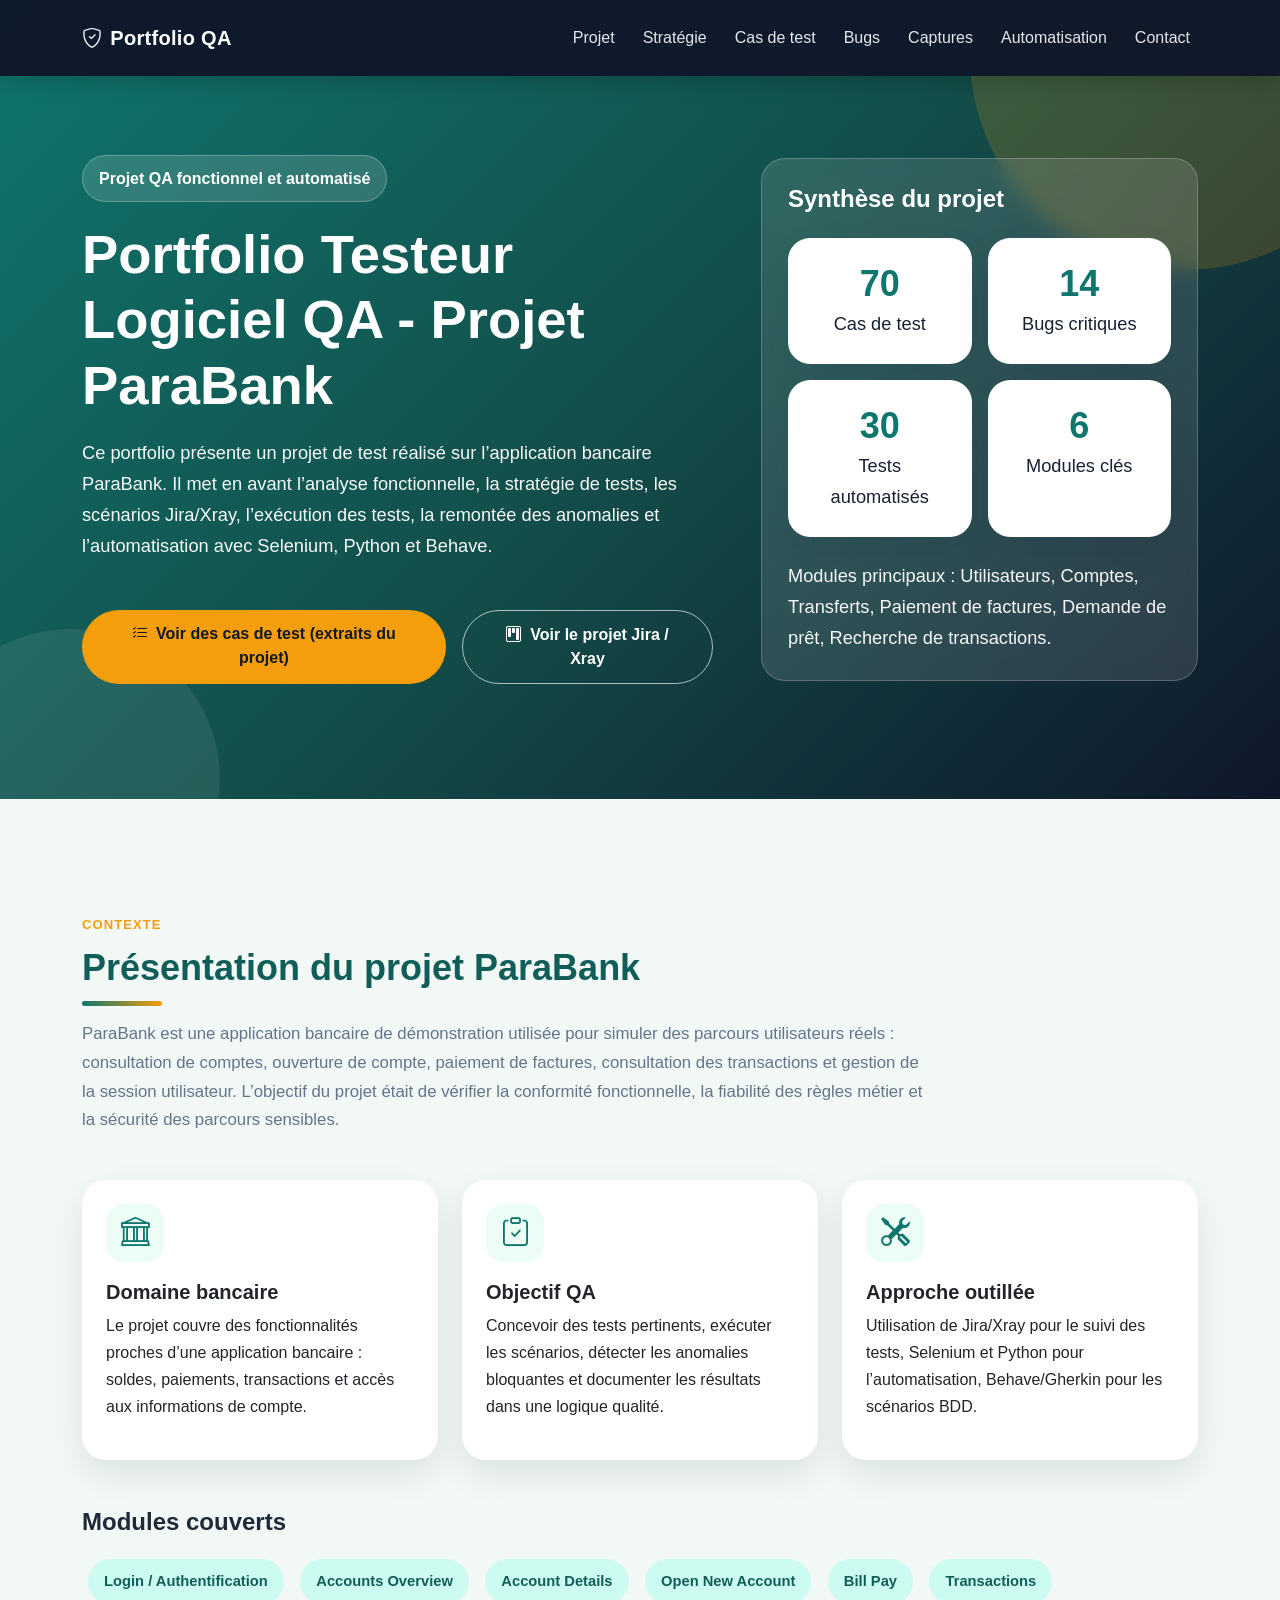
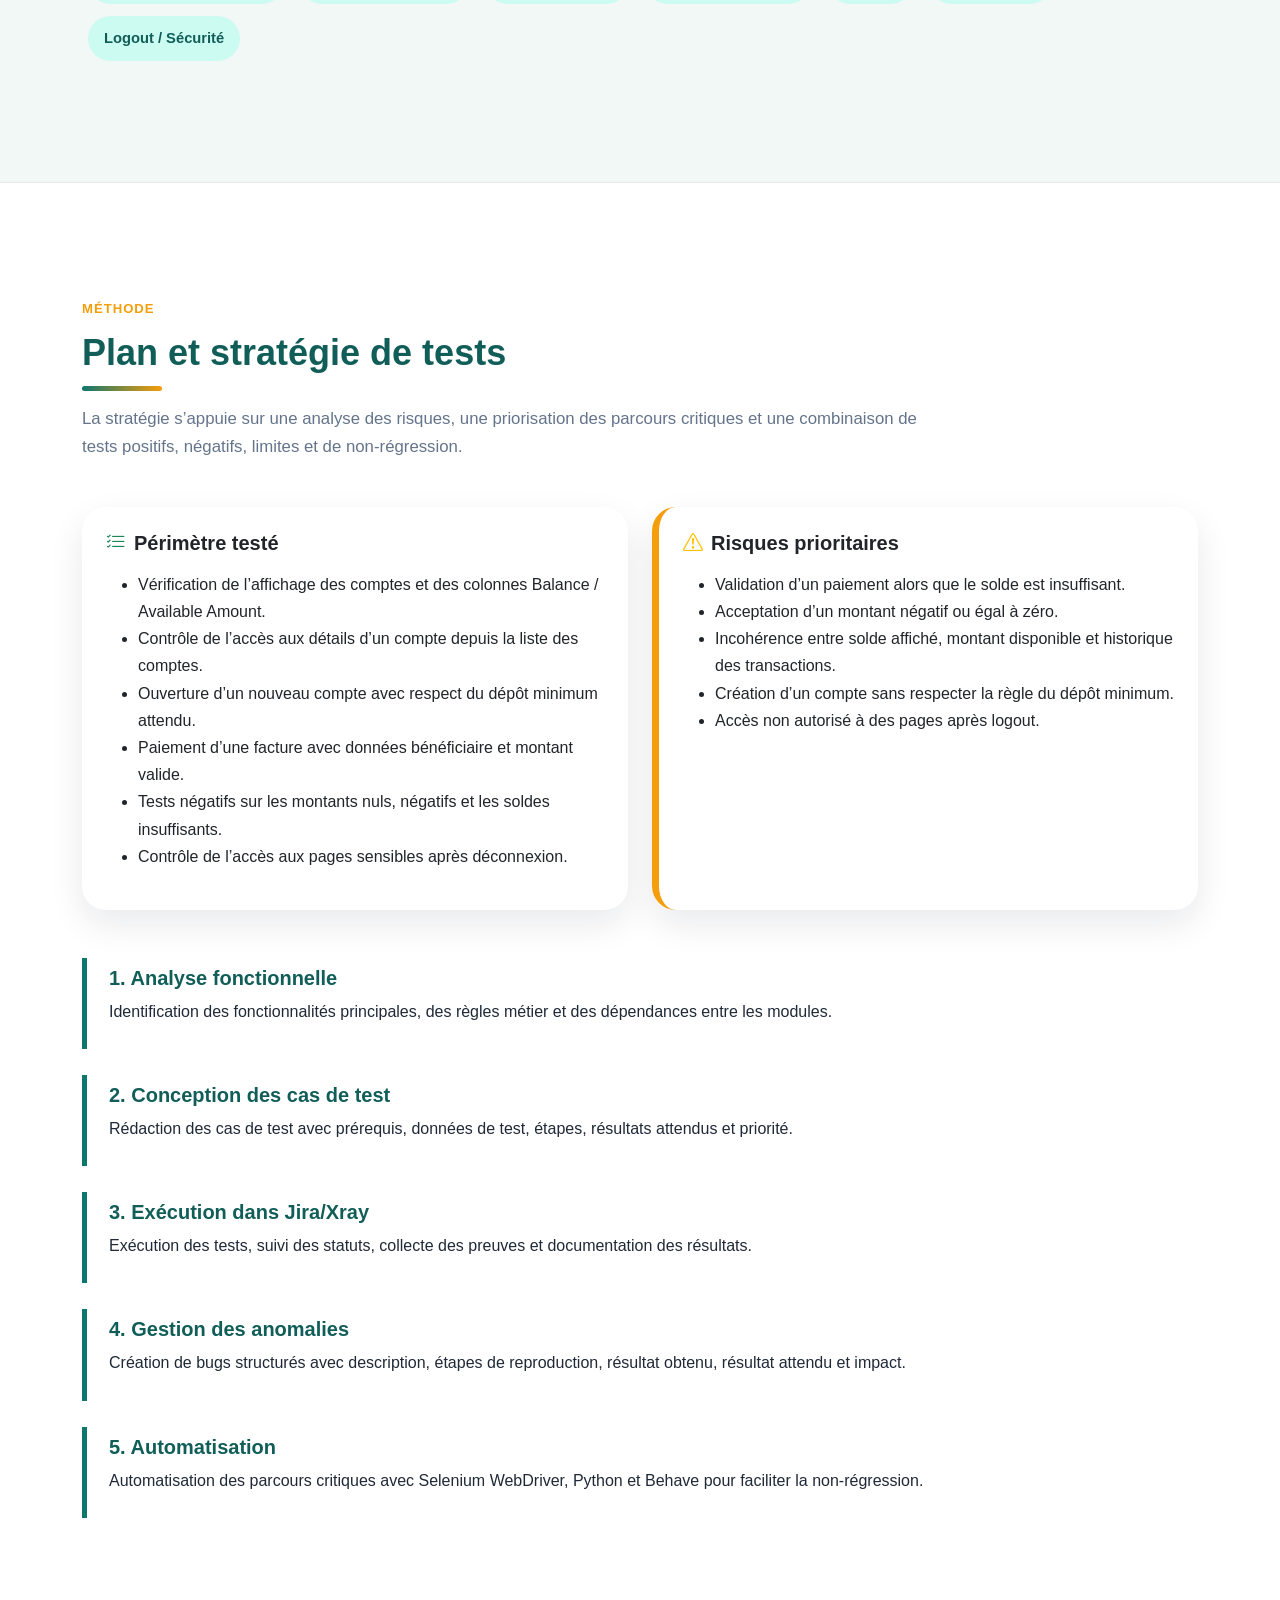
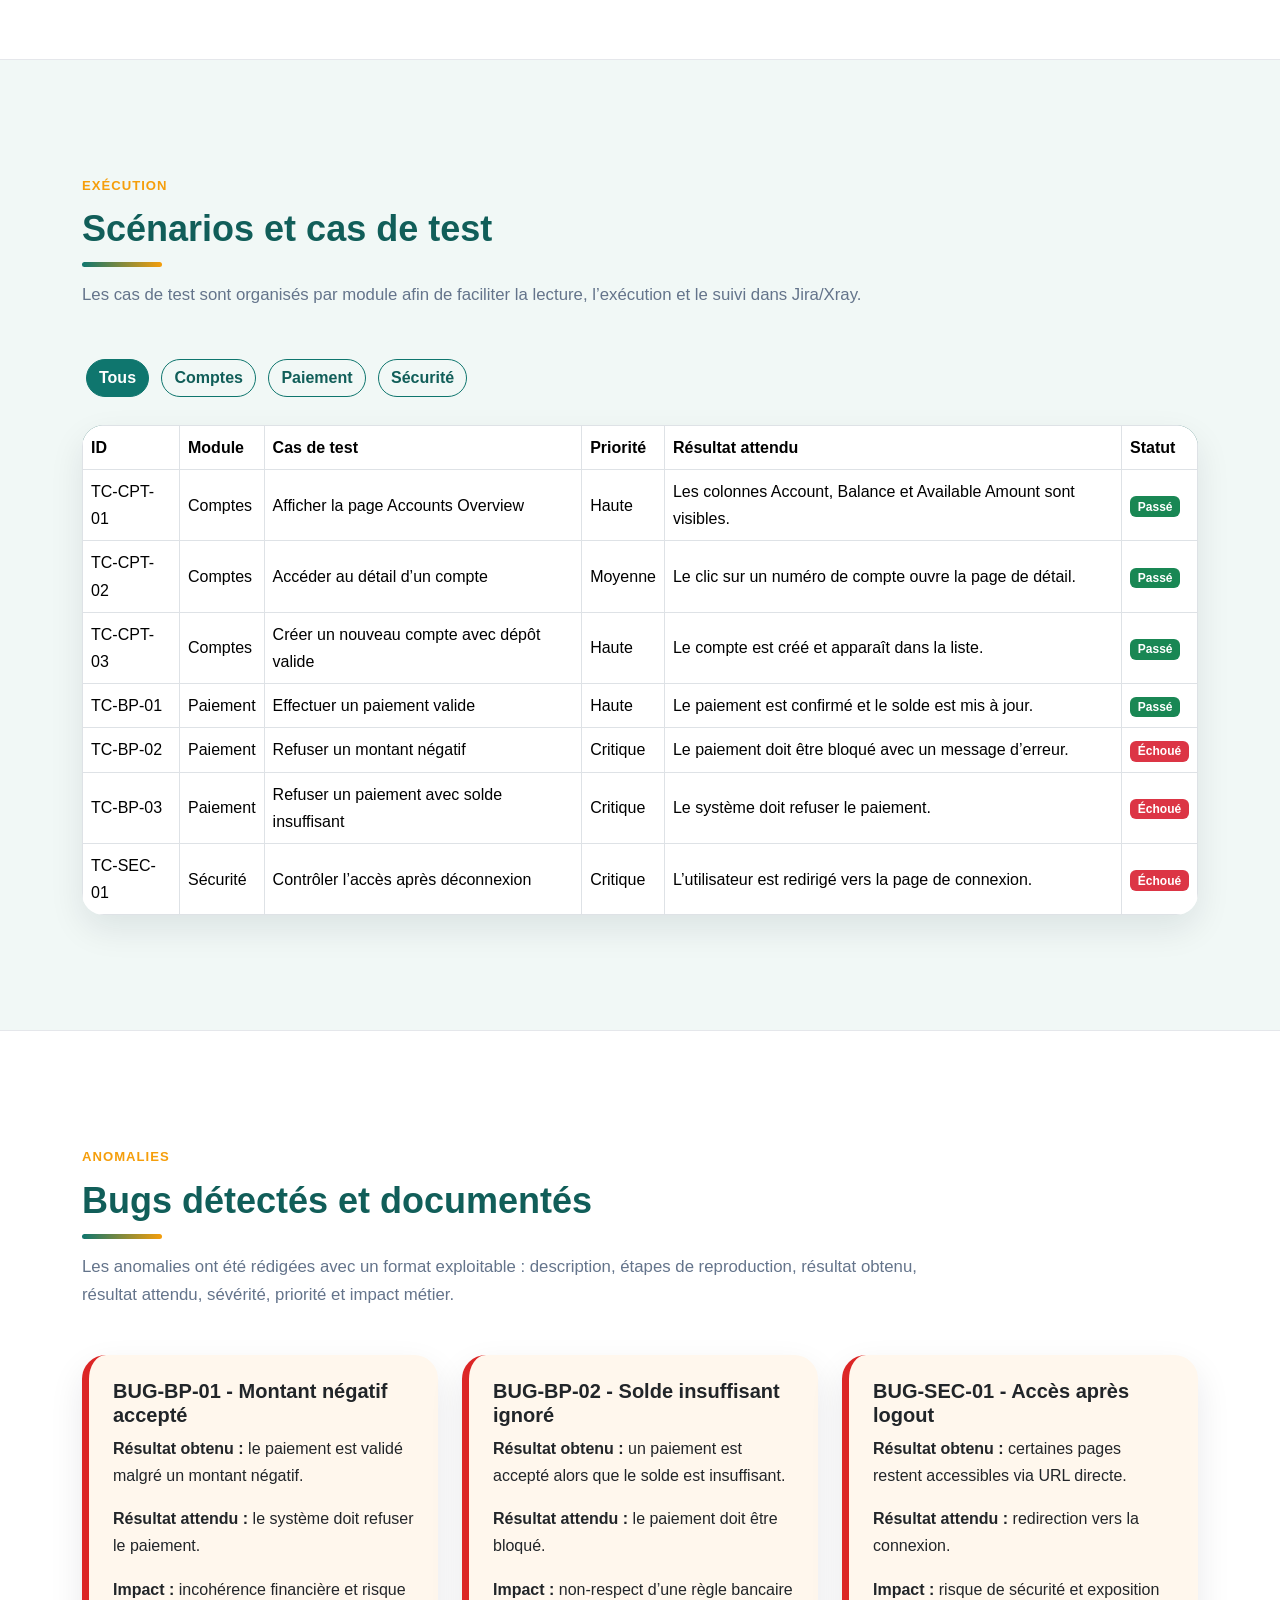
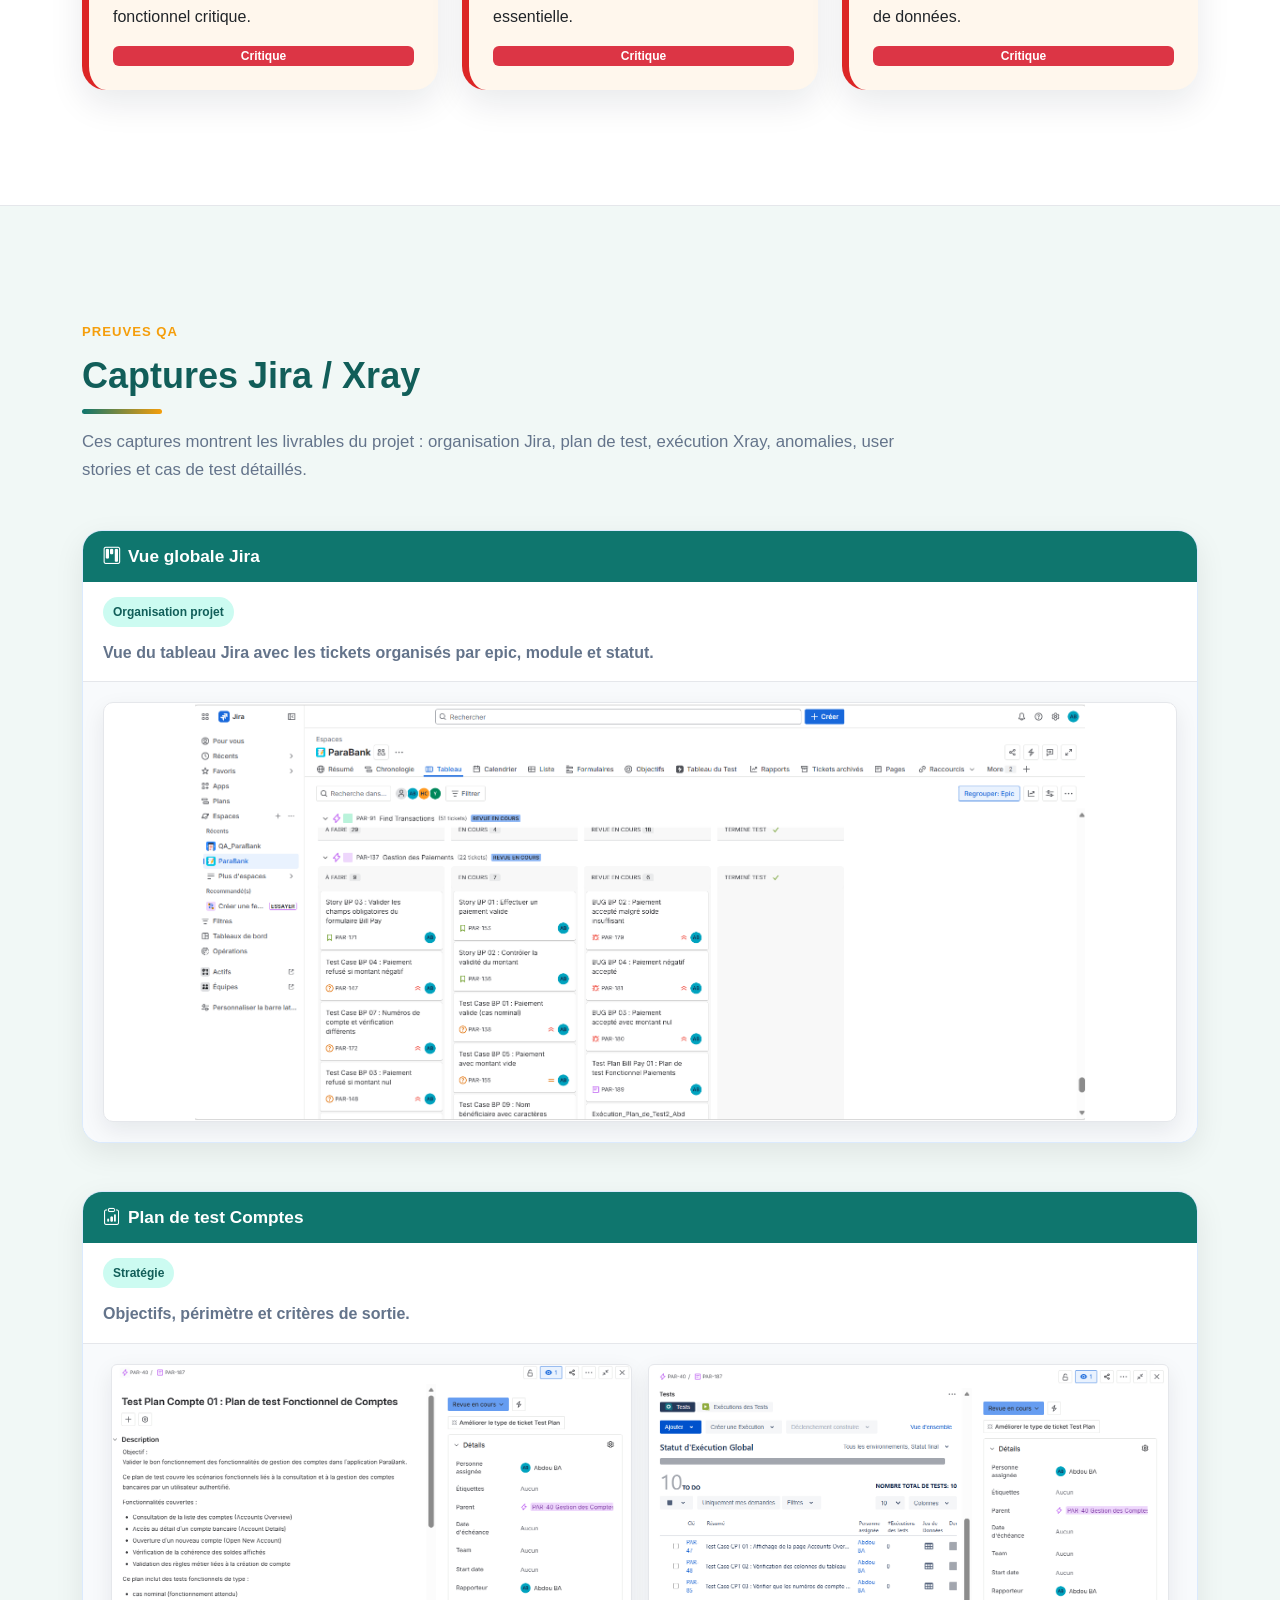
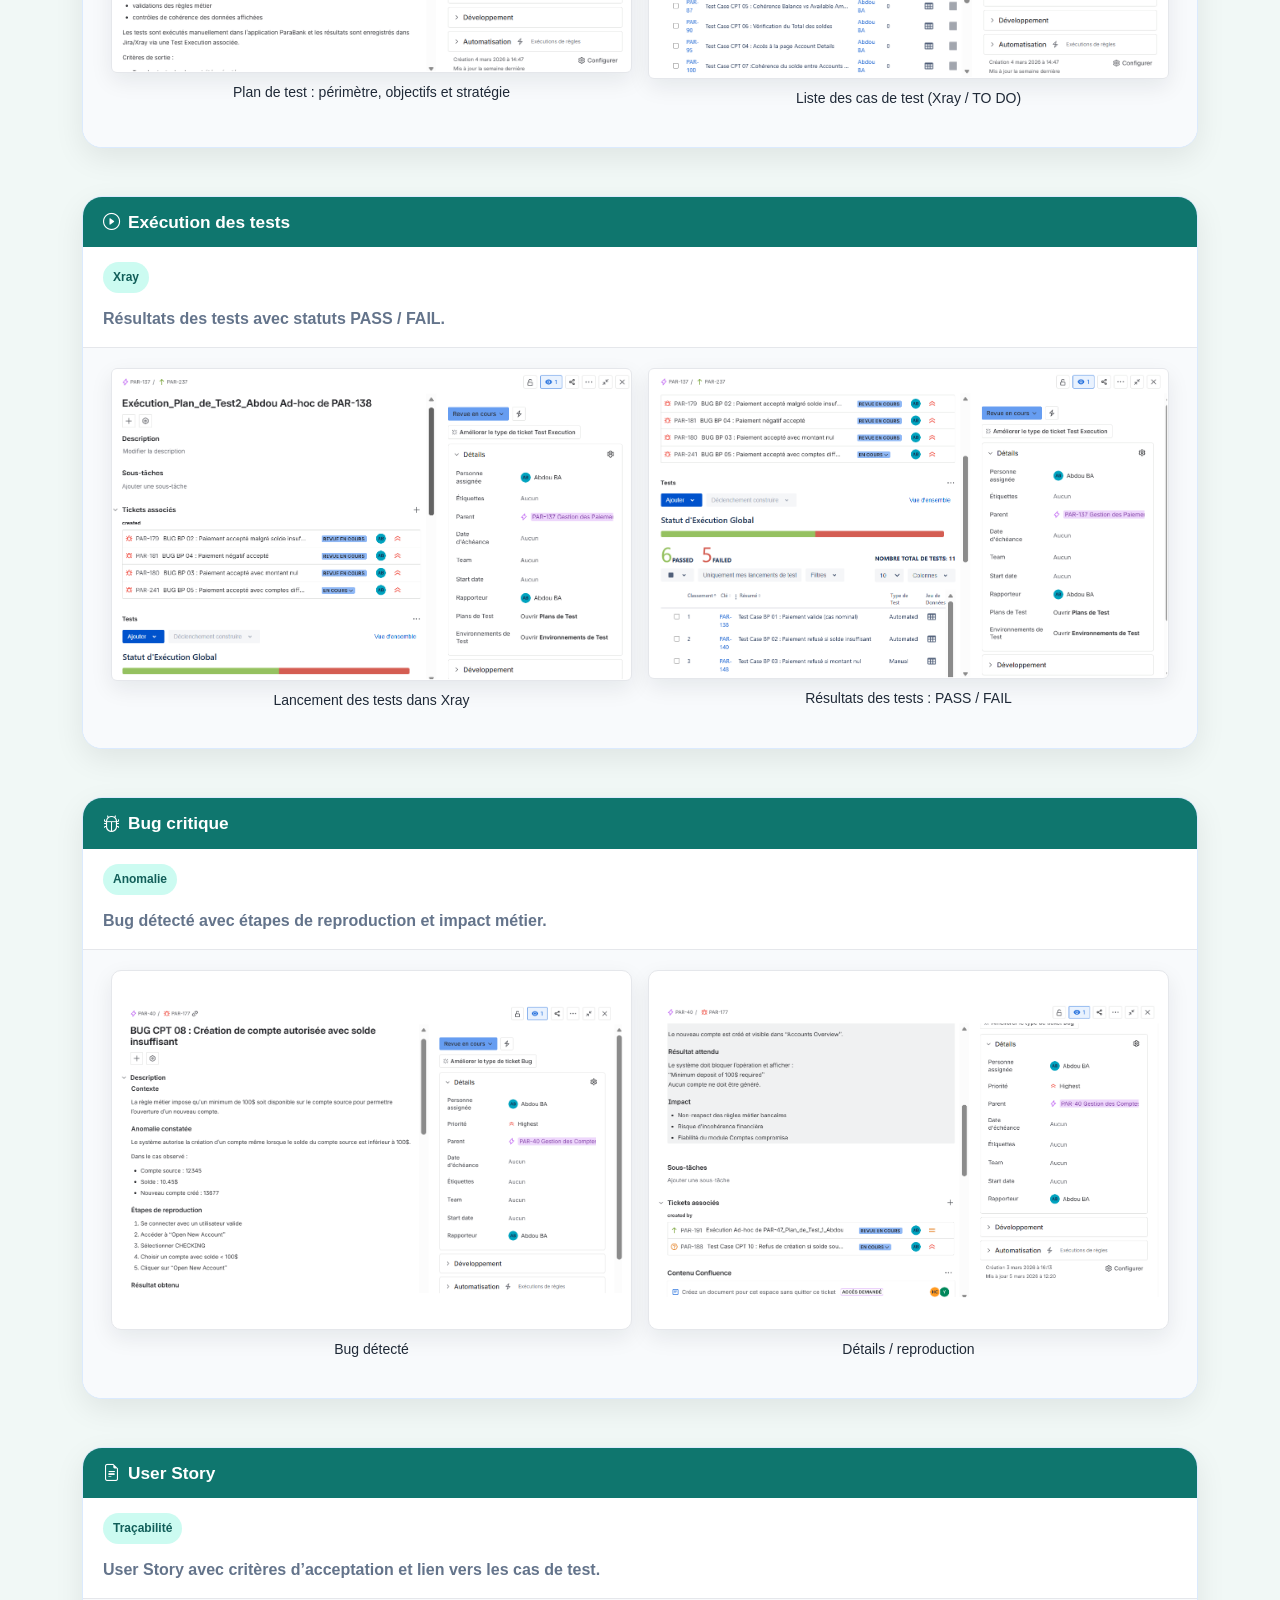
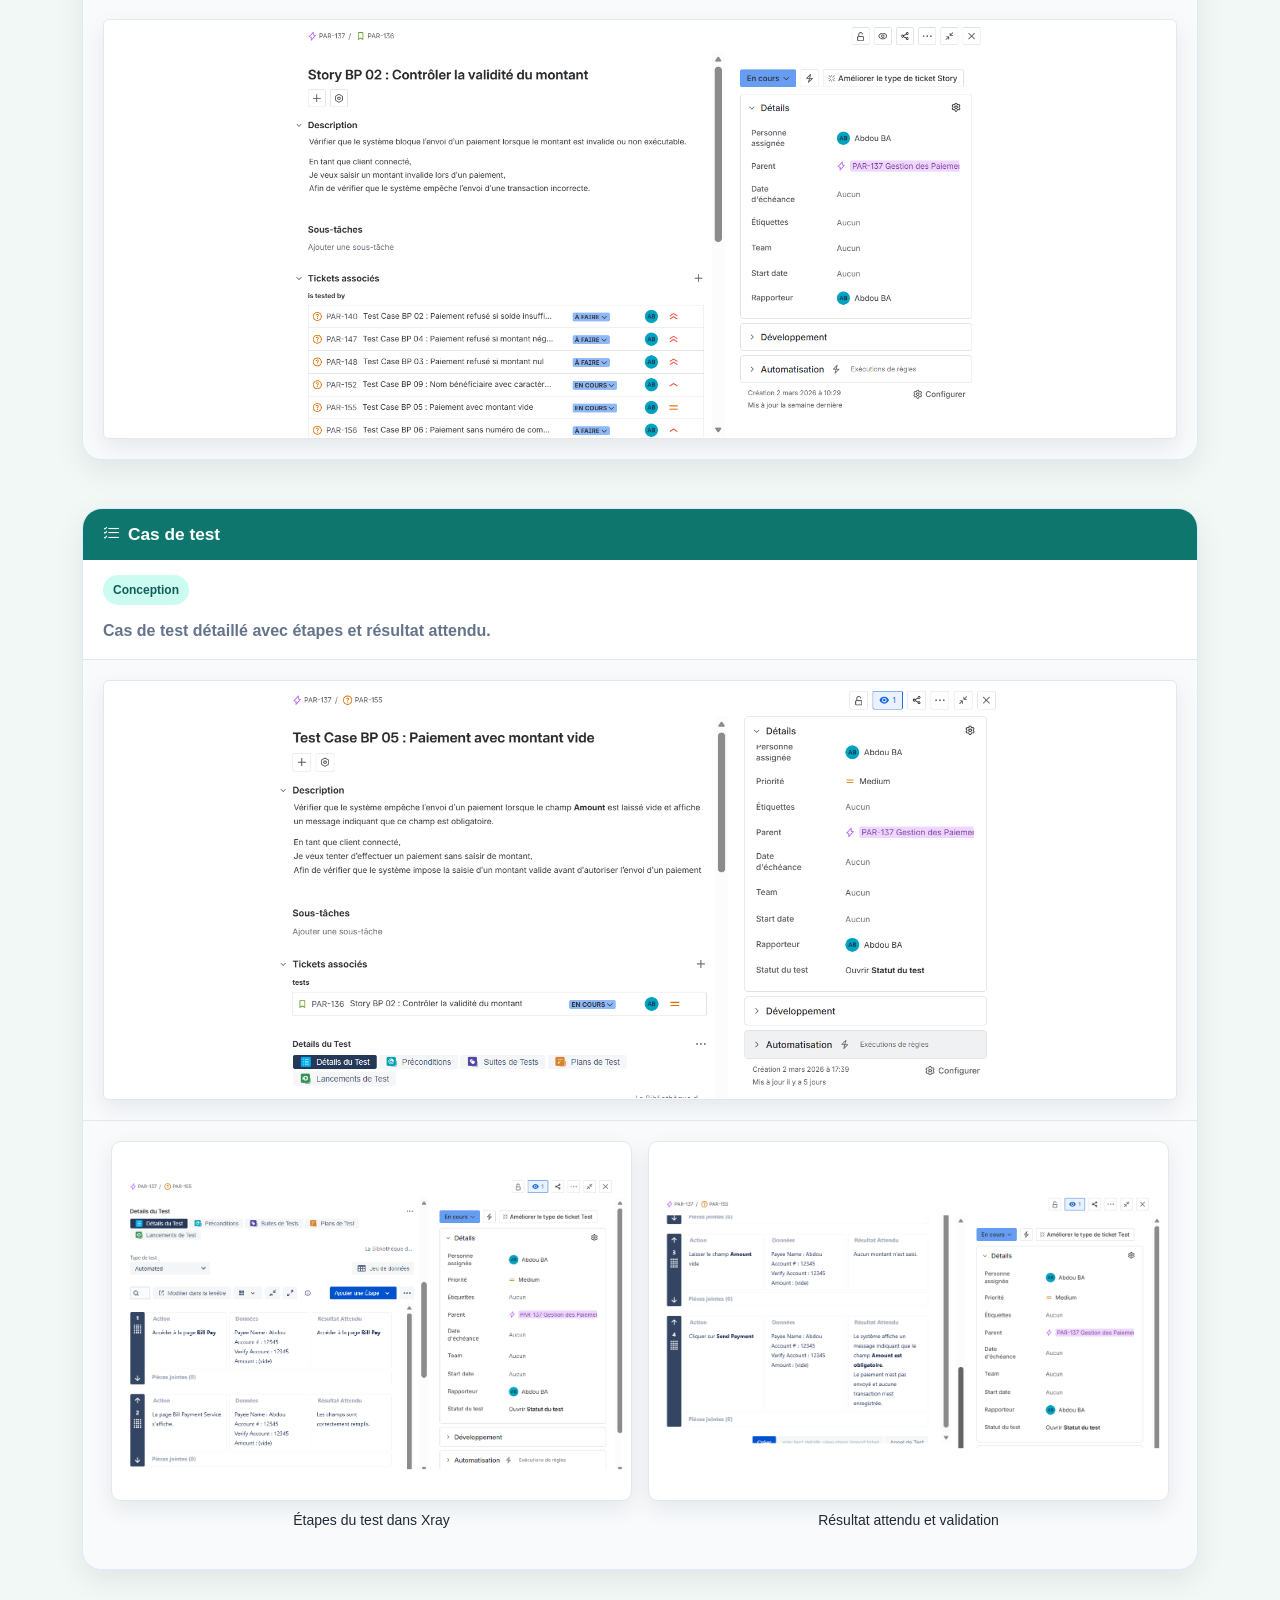
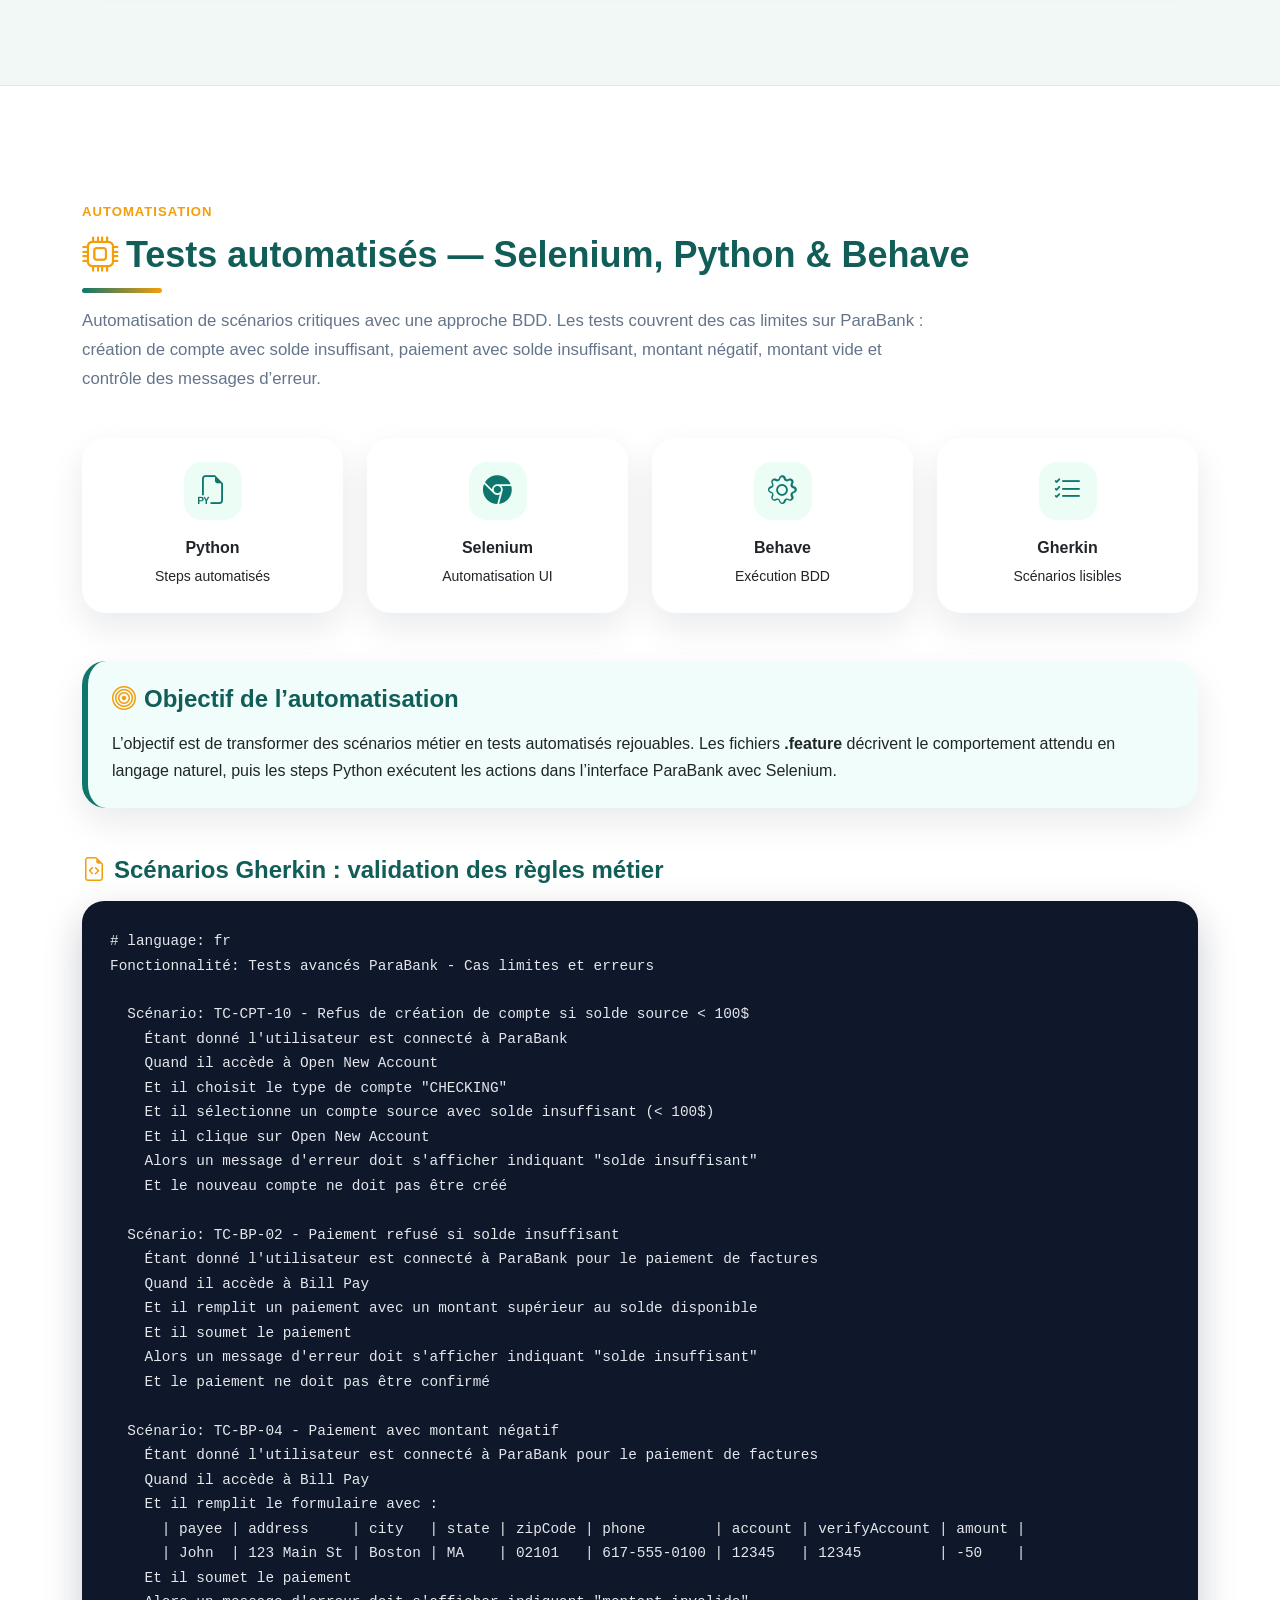
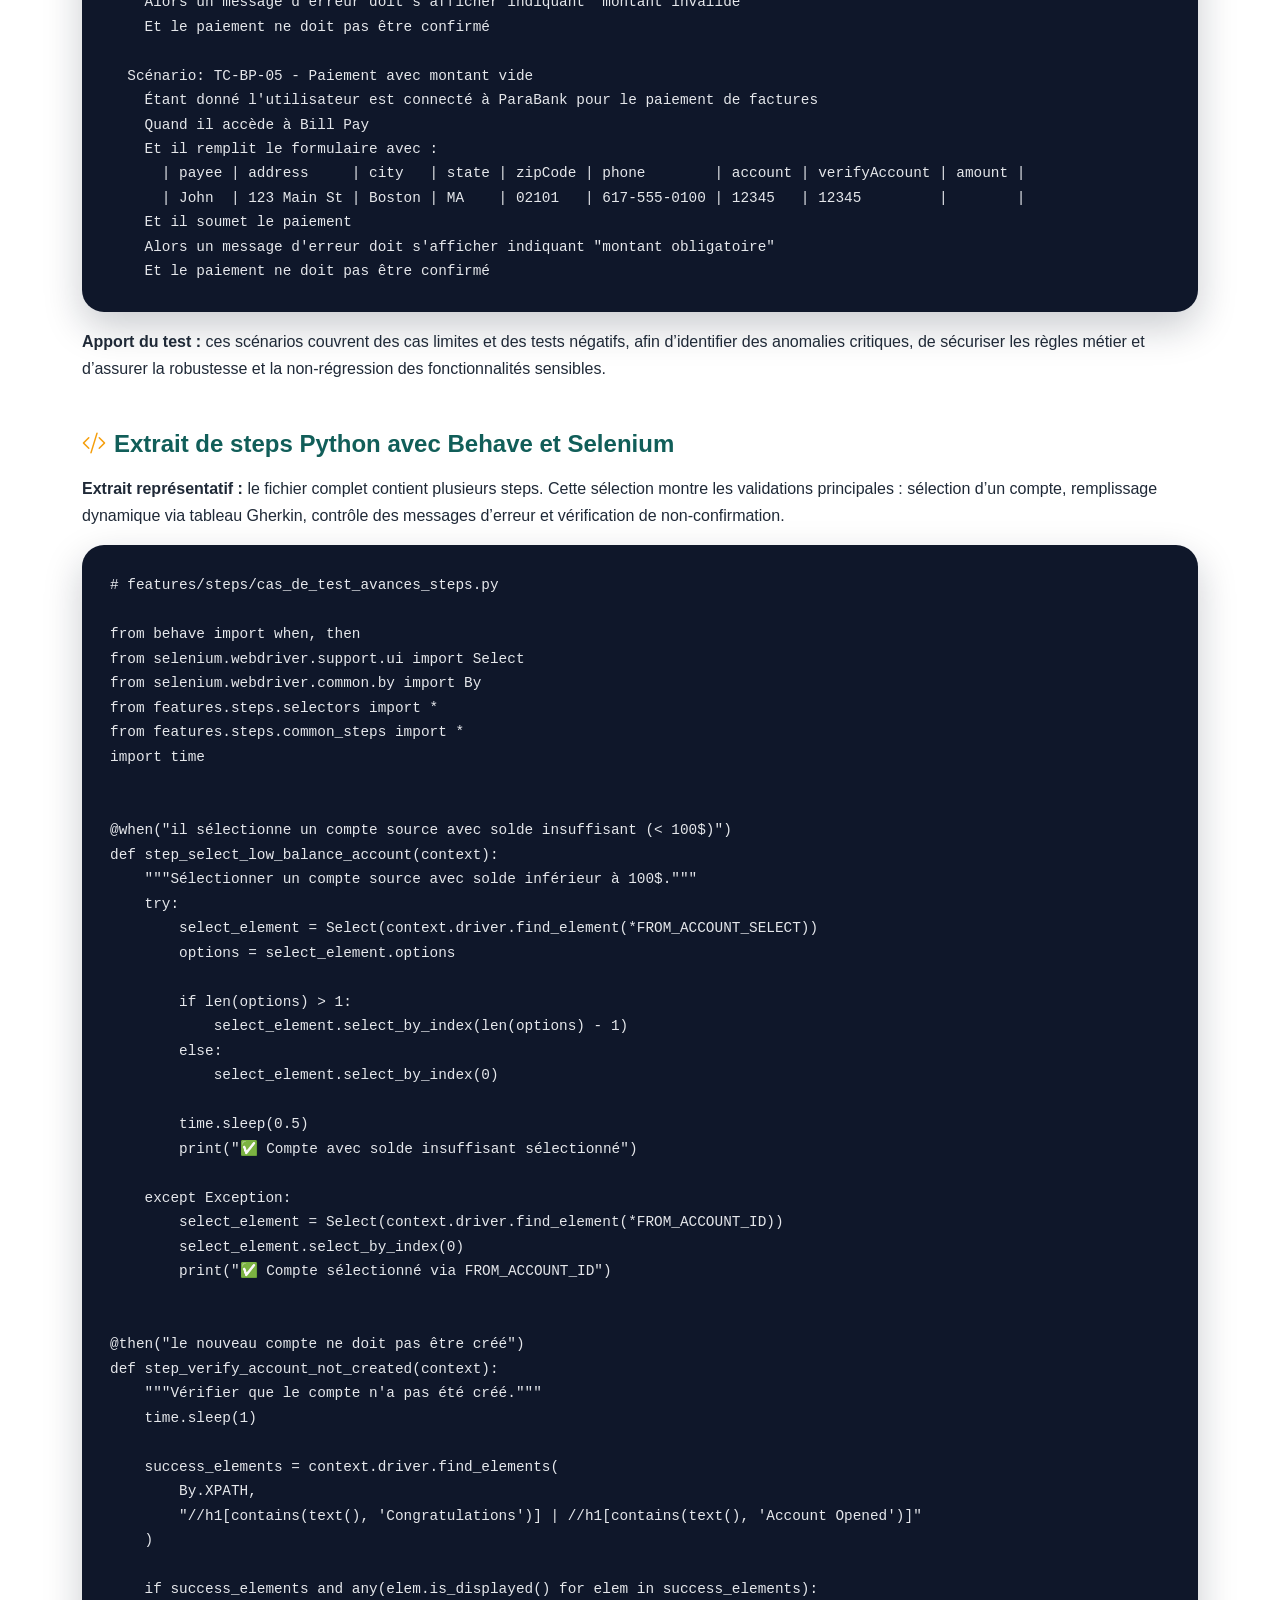
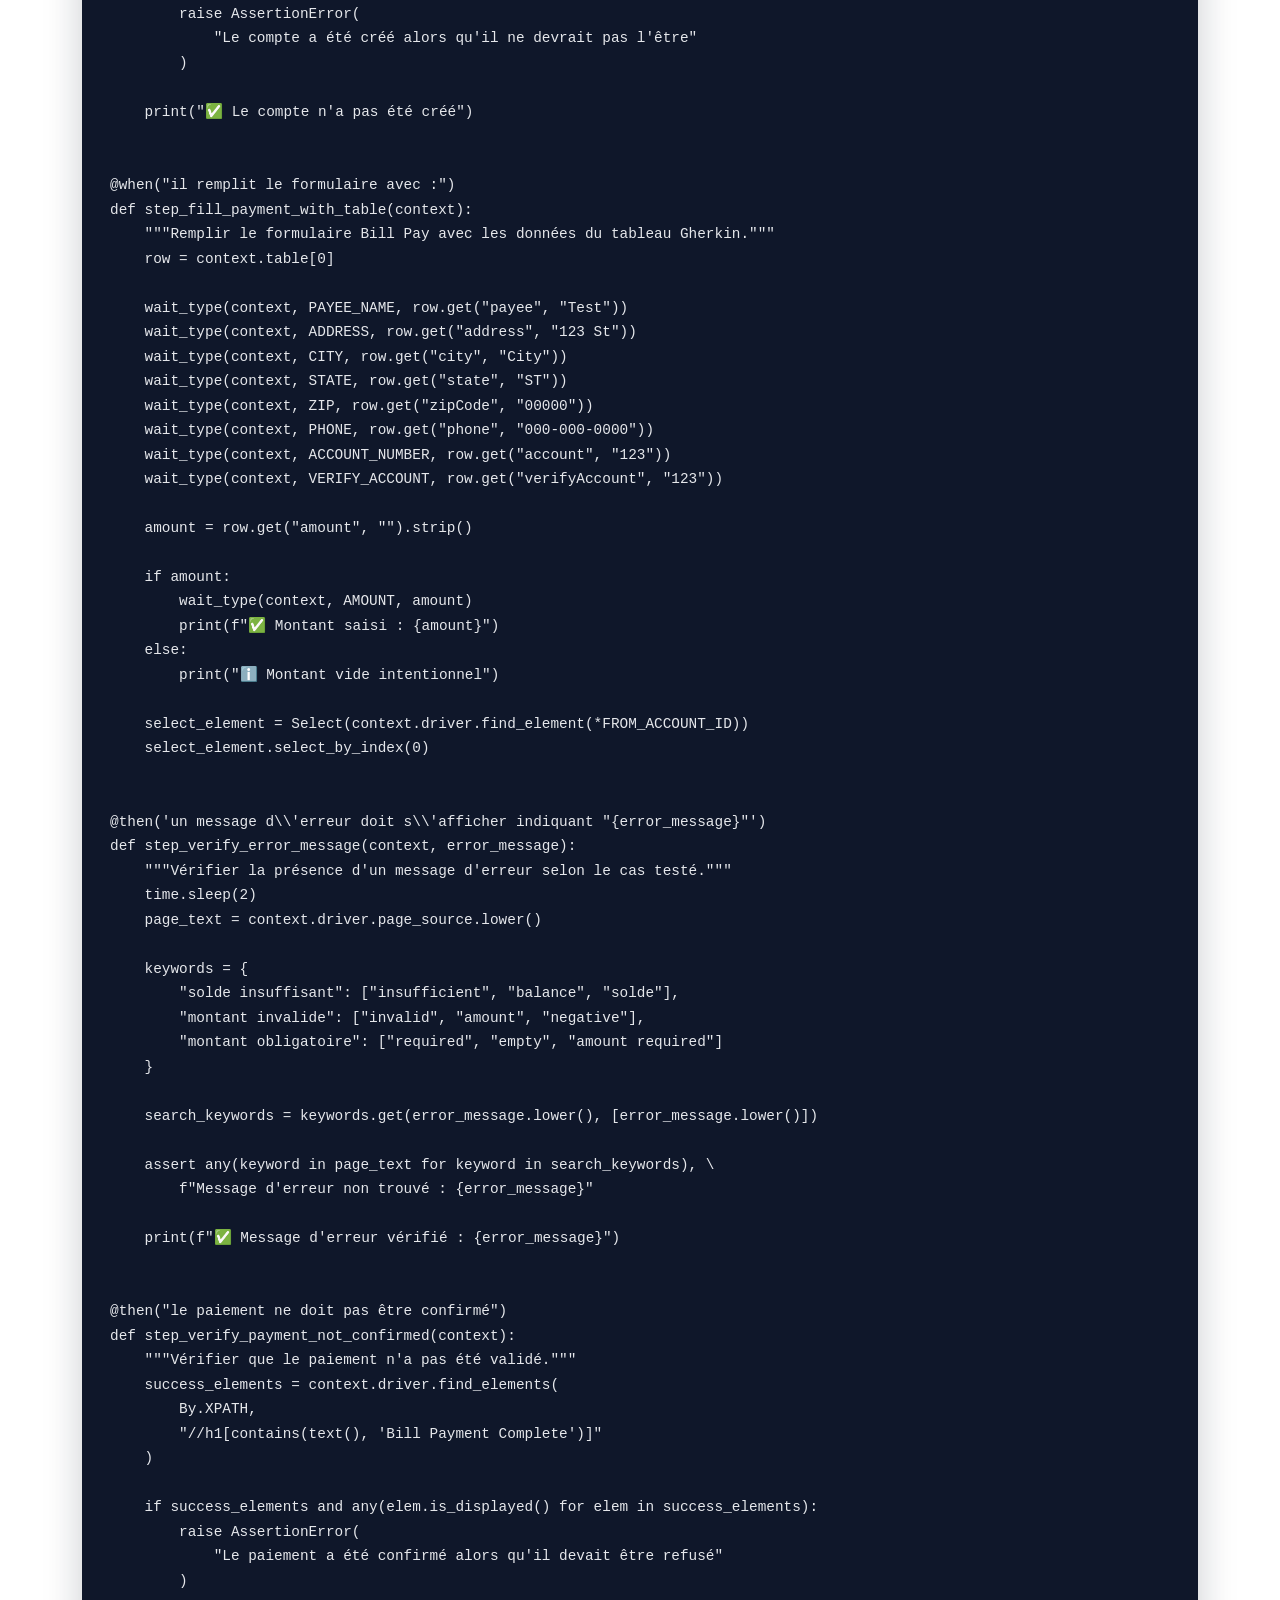
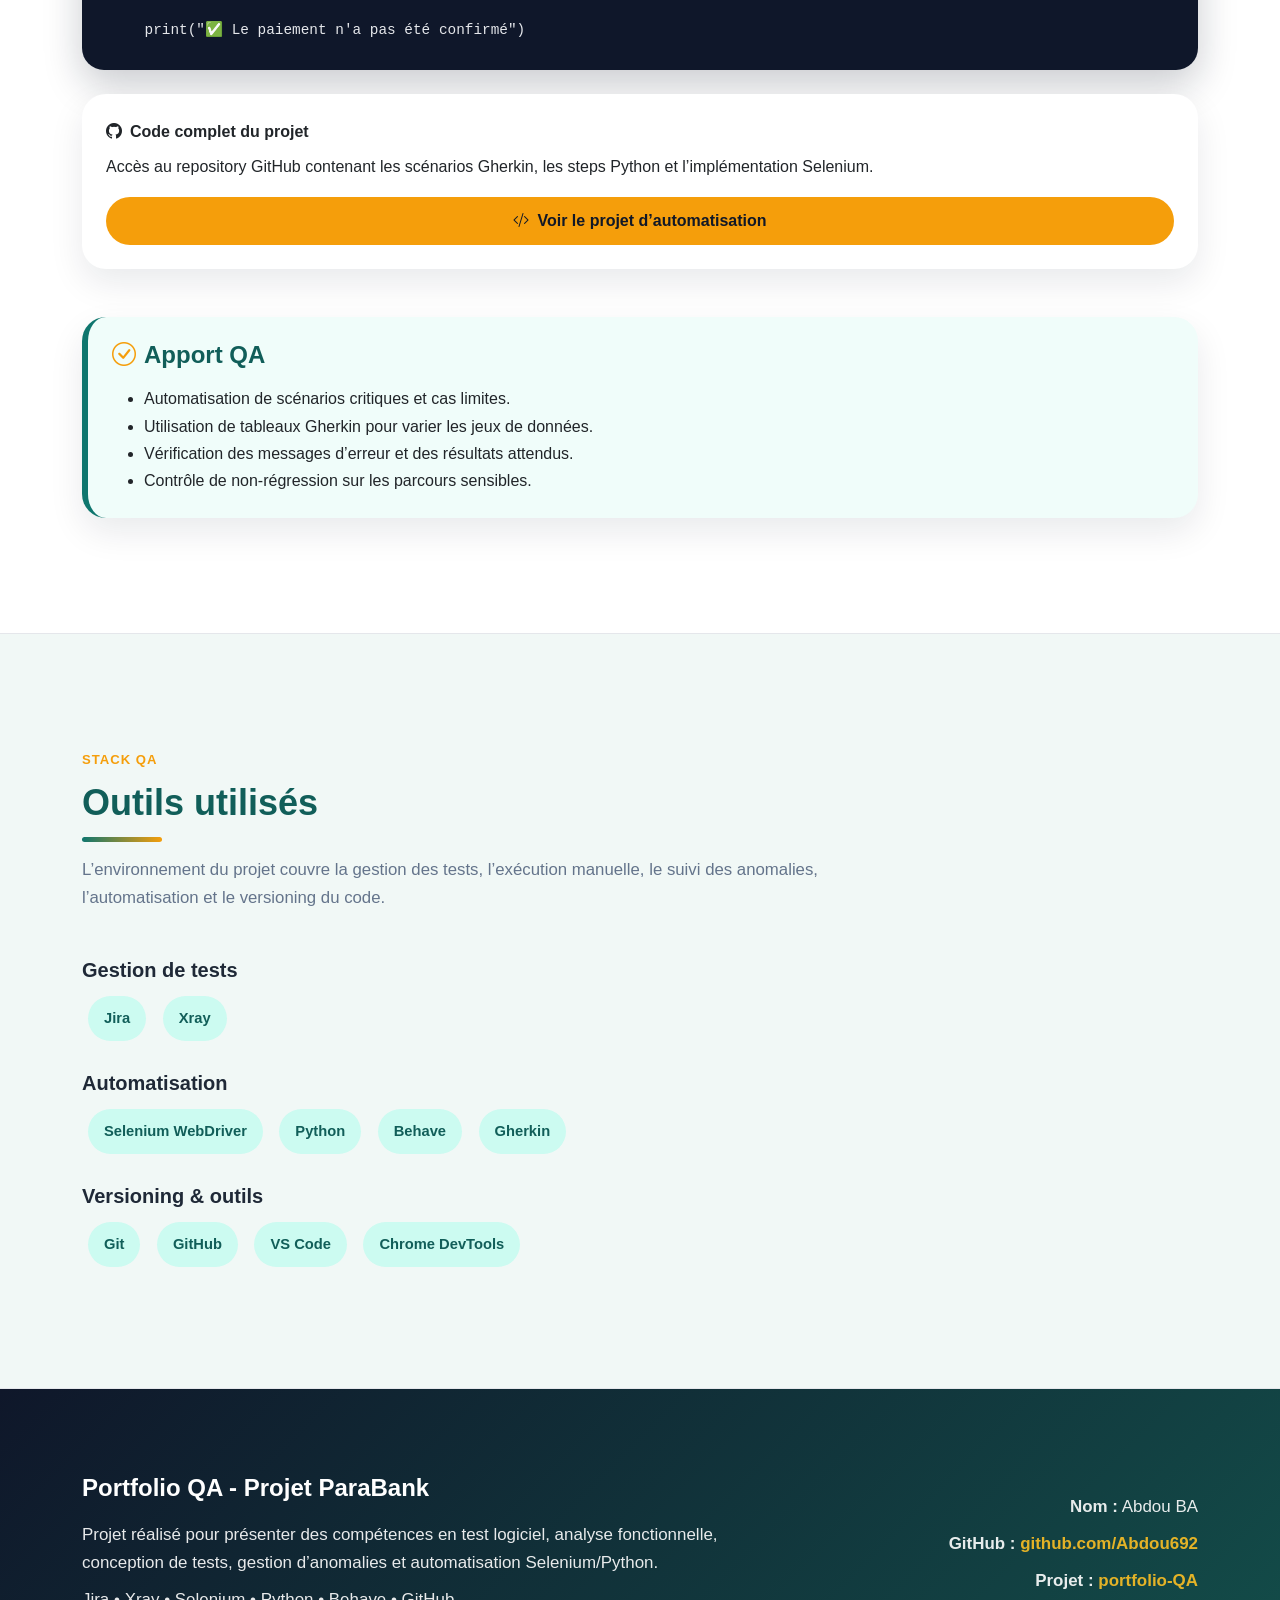
==== commit 674ffe26: "Presentation portfolio Q finale" ====
--- a/index2.html
+++ b/index2.html
@@ -1375,6 +1375,26 @@
 
     print("✅ Le paiement n'a pas été confirmé")</code></pre>
 
+
+
+      <div class="card card-custom p-4 mt-4">
+  <p class="fw-bold automation-link-title mb-2">
+    <i class="bi bi-github me-2"></i>Code complet du projet
+  </p>
+
+  <p class="mb-3">
+    Accès au repository GitHub contenant les scénarios Gherkin,
+    les steps Python et l’implémentation Selenium.
+  </p>
+
+  <a href="https://github.com/Abdou692/parabank_project.git"
+     target="_blank"
+     class="btn btn-main">
+    <i class="bi bi-code-slash me-2"></i>Voir le projet d’automatisation
+  </a>
+ </div>
+
+
     <div class="card card-custom highlight-card p-4 mt-5">
       <h4 class="fw-bold mb-3 automation-subtitle-strong">
         <i class="bi bi-check-circle me-2"></i>Apport QA
